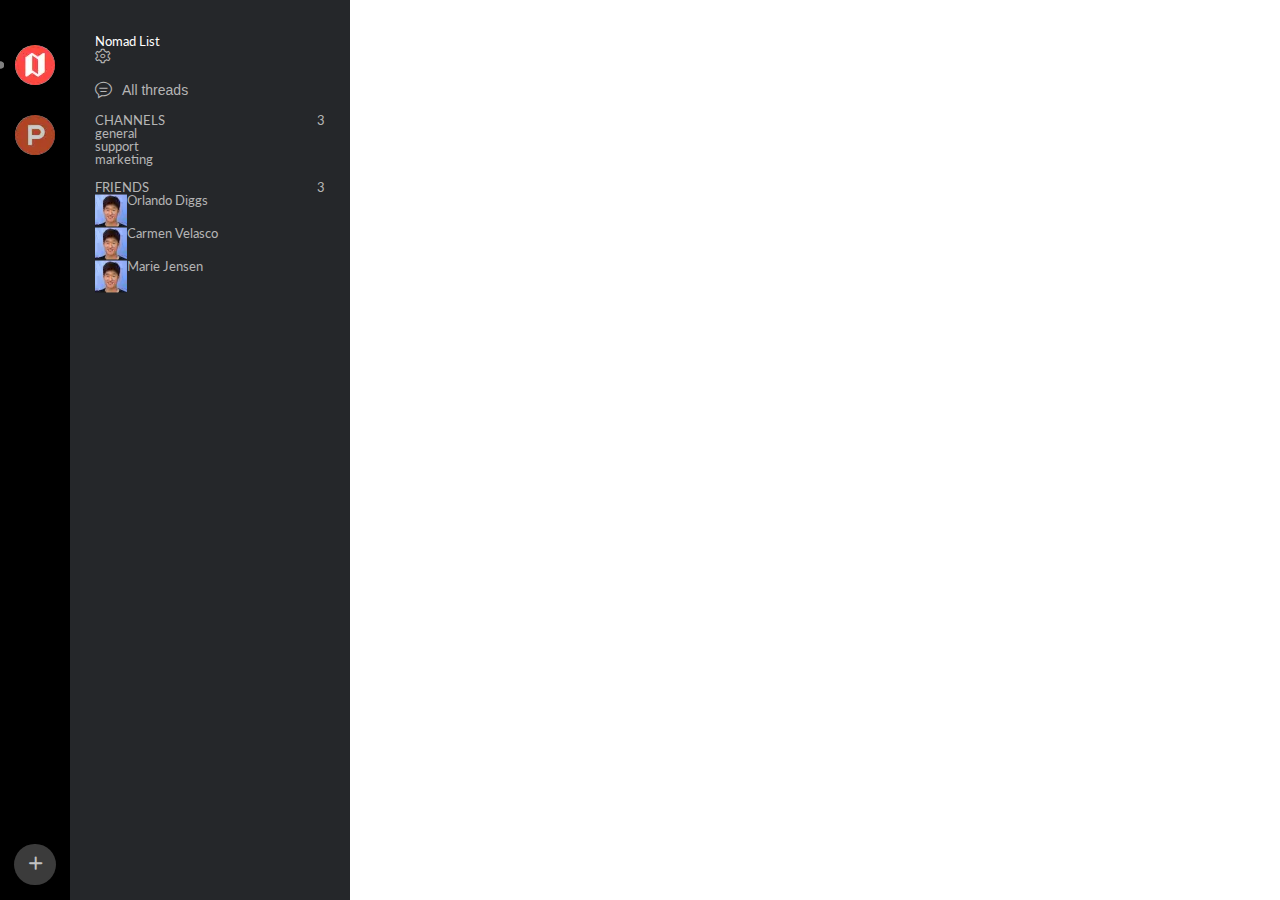
==== ChatDesktop/index.html @ 8fa37f37 "The basics are ready." ====
<!DOCTYPE html><html lang="en"><head>    <meta charset="UTF-8">    <meta http-equiv="X-UA-Compatible" content="IE=edge">    <meta name="viewport" content="width=device-width, initial-scale=1.0">    <!-- maximum-scale=1.0, user-scalable=0 does not allow content to be scaled on Android. -->    <!-- Disables forced link for phone number on iOS -->    <meta name="format-detection" content="telephone=no">    <meta name="description" content="Chat Desktop">    <link type="image/x-icon" rel="shortcut icon" href="images/favicon.ico">    <!-- <link rel="preload" href="fonts/Poppins-Light.woff" as="font" crossorigin> -->        <!-- SEO    <meta name="keywords" content="keyword1,">    <meta name="robots" content="none,noindex,nofollow,noimageindex,noarchive,nosnippet">    <meta name="Author" content="Author">    <meta name="Copyright" content="Copyright">    <meta name="Address" content="Address">     <! - Redirect (reload) the page. Delay in seconds; url=Site / page address ->        <meta http-equiv="refresh" content="S; url = URL">    Facebook    <! - site localization, for the Russian-language site ru_RU ->    <meta property="og:locale" content="ru_RU">    <! - content type, default is article ->    <meta property="og:type" content="article">    <! - the title of the page that will be displayed in the post of the social network ->    <meta property="og:title" content="META tags">    <! - page description ->    <meta property="og:description" content="Description of the page about META tags">    <! - link to the image that will be published in the post ->    <meta property="og:image" content="path">    <! - link to the current page ->    <meta property="og: url" content="path">    <! - site name ->    <meta property="og:site_name" content="Freelancer for life">    Twitter    <! - Map type, default is summary ->    <meta name="twitter: card" content="summary">    <! - Author name / login ->    <meta name="twitter: site" content="Ivan">    <! - Page title ->    <meta name="twitter: title" content="META tags">    <! - Page description ->    <meta name="twitter: description" content="about META tags">    <! - Link to image ->    <meta name="twitter: image" content="path">    -->        <link rel="stylesheet" href="css/style.min.css">        <title>Chat Desktop</title></head><body>    <main class="main">        <div class="main__body">            <section class='navigation'>                <div class='navigation__body'>                    <div class="chats">                        <div class="chats__body">                            <div class='chats__chat-ref active'>                                <picture><source srcset="img/chat1.webp" type="image/webp"><img src="img/chat1.jpg" alt='chat1'></picture>                            </div>                            <div class='chats__chat-ref'>                                <picture><source srcset="img/chat2.webp" type="image/webp"><img src="img/chat2.jpg" alt='chat2'></picture>                            </div>                        </div>                        <button class="chats__add-chat _icon-createChat" aria-label='addChat' type='button'>                        </button>                    </div>                    <div class="general-nav">                        <div class="general-nav__body">                            <div class="general-nav__block">                                <ul class="chat-users">                                    <span class="chat-users__info">Nomad List</span>                                    <li class="chat-user">user1</li>                                    <li class="chat-user">user2</li>                                    <li class="chat-user">user3</li>                                </ul>                                <button class="general-nav__settings _icon-settings" aria-label='general-settings'                                    type='menu'>                                </button>                            </div>                            <div class="general-nav__block">                                <button class="threads-menu _icon-threadsIcon" aria-label='All treads' type='menu'>All                                    threads</button>                            </div>                            <ul class="general-nav__block nav-list channels">                                <h2 class="general-nav__title nav-list__info">channels <span>3</span></h2>                                <li class="nav-list__elem channel">general</li>                                <li class="nav-list__elem channel">support</li>                                <li class="nav-list__elem channel">marketing</li>                            </ul>                            <ul class="general-nav__block nav-list friends">                                <h2 class="general-nav__title nav-list__info">friends <span>3</span></h2>                                <li class="nav-list__elem friend">                                    <picture><source srcset="img/user1.webp" type="image/webp"><img src="img/user1.jpg" alt="user"></picture><span>Orlando Diggs</span>                                </li>                                <li class="nav-list__elem friend">                                    <picture><source srcset="img/user1.webp" type="image/webp"><img src="img/user1.jpg" alt="user"></picture><span>Carmen Velasco</span>                                </li>                                <li class="nav-list__elem friend">                                    <picture><source srcset="img/user1.webp" type="image/webp"><img src="img/user1.jpg" alt="user"></picture><span>Marie Jensen</span>                                </li>                            </ul>                        </div>                    </div>                </div>            </section>            <div class="header"></div>            <section class='sidepanel'>                <div class="sidepanel__body">                </div>            </section>        </div>    </main>    <section id="modal_1" class='modal-window'>        <div class="modal-window__body">            <div class="modal-window__content">                <button type='button' class="modal-closer">close me</button>                <form class="searchbar">                    <input class="searchbar__input" type='text' placeholder='input' required>                    <button aria-label="search" class="searchbar__submit" type='submit'>                        <picture><source srcset="img/icons/loupe.svg" type="image/webp"><img src="img/icons/loupe.svg" alt="search"></picture>                    </button>                </form>            </div>        </div>    </section></body><script defer src="scripts/script.js"></script></html>
---- ChatDesktop/css/style.min.css ----
*{padding:0;margin:0;border:0}*,:after,:before{-webkit-box-sizing:border-box;box-sizing:border-box}::active,::focus{outline:0}a:active,a:focus{outline:0}aside,footer,header,nav{display:block}body,html{height:100%;width:100%;font-size:100%;line-height:1;font-size:14px;-ms-text-size-adjust:100%;-moz-text-size-adjust:100%;-webkit-text-size-adjust:100%}html{-webkit-tap-highlight-color:transparent}button:focus-visible,input:focus-visible,textarea:focus-visible{outline:0}input::-ms-clear{display:none}button{cursor:pointer;background:0 0}button::-moz-focus-inner{padding:0;border:0}a,a:visited{text-decoration:none}a:hover{text-decoration:none}ul li{list-style:none}img{vertical-align:top}h1,h2,h3,h4,h5,h6{font-size:inherit;font-weight:400}.fixed-header{position:fixed;top:0;left:0;width:100%;height:70px}.navmenu{height:50px}.navmenu__body{display:-webkit-box;display:-ms-flexbox;display:flex;height:100%}.navmenu__list{display:-webkit-box;display:-ms-flexbox;display:flex}.navmenu__list li{display:-webkit-box;display:-ms-flexbox;display:flex;-webkit-box-pack:center;-ms-flex-pack:center;justify-content:center;-webkit-box-align:center;-ms-flex-align:center;align-items:center;padding:0 10px 0 10px;cursor:pointer;-webkit-transition:all .2s ease 0s;-o-transition:all .2s ease 0s;transition:all .2s ease 0s}.navmenu__list li:hover{background:#dddada62}.navmenu__list li a{display:-webkit-box;display:-ms-flexbox;display:flex;-webkit-box-pack:center;-ms-flex-pack:center;justify-content:center;-webkit-box-align:center;-ms-flex-align:center;align-items:center;color:#fff;width:100%;height:100%}.navmenu .submenu-open-button{position:relative;display:-webkit-box;display:-ms-flexbox;display:flex}.navmenu .submenu-open-button::after{display:inline-block;content:"";width:4px;height:4px;border-top:1.5px solid #fff;border-right:1.5px solid #fff;-webkit-transform:translate(5px,0) rotate(135deg);-ms-transform:translate(5px,0) rotate(135deg);transform:translate(5px,0) rotate(135deg);-webkit-transition:all .3s ease 0s;-o-transition:all .3s ease 0s;transition:all .3s ease 0s}.navmenu .submenu-open-button.active::after{-webkit-transform:translate(5px,0) rotate(-45deg);-ms-transform:translate(5px,0) rotate(-45deg);transform:translate(5px,0) rotate(-45deg)}.navmenu__submenu{z-index:1;position:absolute;display:none;height:50px;background:#818181}.navmenu__submenu.show{position:absolute;top:100%;right:0;display:-webkit-box;display:-ms-flexbox;display:flex}.navmenu__submenu.navmenu__list li:hover{-webkit-filter:brightness(115%);filter:brightness(115%)}.fullscreen-navmenu{position:fixed;top:0;right:-100%;z-index:-1;width:100%;height:100%;color:#fff;display:-webkit-box;display:-ms-flexbox;display:flex;-webkit-box-orient:vertical;-webkit-box-direction:normal;-ms-flex-flow:column nowrap;flex-flow:column nowrap;background:#000000ad;-webkit-transition:all .5s ease;-o-transition:all .5s ease;transition:all .5s ease}.fullscreen-navmenu.active{right:0}.fullscreen-navmenu__body{display:-webkit-box;display:-ms-flexbox;display:flex;-webkit-box-orient:vertical;-webkit-box-direction:normal;-ms-flex-flow:column nowrap;flex-flow:column nowrap;-webkit-box-align:center;-ms-flex-align:center;align-items:center;overflow:auto}.fullscreen-navmenu__body:before{position:relative;top:0;left:0;content:url("");-webkit-box-flex:0;-ms-flex:0 0 70px;flex:0 0 70px}.fullscreen-navmenu ul{overflow:auto;width:100%}.fullscreen-navmenu ul li{text-align:center;padding:25px 0 25px 0;margin:0 auto;width:50%;cursor:pointer;border-bottom:1px solid #fff}.fullscreen-navmenu ul li:last-child{border:none}.fullscreen-navmenu ul li:hover{color:#beafaf}.fullscreen-navmenu ul li a{color:#fff}.searchbar{display:-webkit-box;display:-ms-flexbox;display:flex;background:#fff;height:30px}.searchbar *{height:100%}.searchbar__input{padding:0 0 0 10px}.searchbar__input:focus{background:#d8d5d5}.searchbar__submit{padding:0 10px 0 10px;-webkit-transition:all .3s ease;-o-transition:all .3s ease;transition:all .3s ease}.searchbar__submit:hover{background:#acabab}.searchbar__submit img{width:16px;height:16px}.header__burger{display:none;border-radius:0;background-color:transparent}.header__burger.active{border-color:#fff;-webkit-transform:rotateZ(450deg);-ms-transform:rotate(450deg);transform:rotateZ(450deg)}.header__burger.active span{background-color:#fff}.logo{z-index:10;height:50px}.logo img{min-width:100%;height:100%}@font-face{font-family:icons;font-display:swap;src:url(../fonts/icons.woff) format("woff"),url(../fonts/icons.woff2) format("woff2");font-weight:400;font-style:normal}@font-face{font-family:"Lato bold";font-display:swap;src:url(../fonts/Lato-Bold.woff) format("woff"),url(../fonts/Lato-Bold.woff2) format("woff2");font-weight:700;font-style:bold}@font-face{font-family:Lato;font-display:swap;src:url(../fonts/Lato-Regular.woff) format("woff"),url(../fonts/Lato-Regular.woff2) format("woff2");font-weight:400;font-style:normal}@font-face{font-family:icons;src:url(../fonts/icons.woff) format("woff"),url(../fonts/icons.woff2#icons) format("woff2");font-weight:400;font-style:normal;font-display:block}[class*=" _icon-"]:before,[class^="_icon-"]:before{font-family:icons!important;font-style:normal;font-weight:400;font-variant:normal;text-transform:none;line-height:1;-webkit-font-smoothing:antialiased;-moz-osx-font-smoothing:grayscale}[class*=" _icon-"]:before,[class^="_icon-"]:before{display:inline-block}._icon-threadsIcon:before{content:"\e900"}._icon-usersIcon:before{content:"\e901"}._icon-settings:before{content:"\e902"}._icon-search:before{content:"\e903"}._icon-micro:before{content:"\e904"}._icon-notifications:before{content:"\e905"}._icon-favorites:before{content:"\e906"}._icon-createChat:before{content:"\e907"}._icon-closeProfile:before{content:"\e908"}._icon-attachFile:before{content:"\e909"}body{height:100%;color:#000;font-family:Lato;font-size:13px}body.fixed{overflow:hidden}body button{color:#fff}.main{width:100%;background:#fff}.main__body{-webkit-box-flex:1;-ms-flex:1 0 100%;flex:1 0 100%;height:100vh;display:-webkit-box;display:-ms-flexbox;display:flex;background:#fff}.navigation{background:#000;min-width:350px;width:350px;color:#b5b5b5}.navigation button{color:#b5b5b5}.navigation__body{display:-webkit-box;display:-ms-flexbox;display:flex;height:100%}.chats{display:-webkit-box;display:-ms-flexbox;display:flex;-webkit-box-orient:vertical;-webkit-box-direction:normal;-ms-flex-flow:column wrap;flex-flow:column wrap;-webkit-box-align:center;-ms-flex-align:center;align-items:center;-webkit-box-pack:justify;-ms-flex-pack:justify;justify-content:space-between;padding:15px 0 15px 0}.chats__body{padding:15px 15px 5px 15px}.chats__chat-ref{padding:15px 0 15px 0}.chats__chat-ref img{border-radius:50%;-webkit-filter:brightness(80%);filter:brightness(80%)}.chats__chat-ref.active{position:relative}.chats__chat-ref.active ::before{position:absolute;top:50%;-webkit-transform:translate(0,-50%);-ms-transform:translate(0,-50%);transform:translate(0,-50%);left:-18px;content:'';width:7px;height:7px;background:gray;border-radius:50%}.chats__chat-ref.active img{width:40px;height:40px;-webkit-filter:brightness(100%);filter:brightness(100%)}.chats__add-chat{width:41.5px;height:41.5px;background:#3b3b3b;border-radius:50%;position:relative}.chats__add-chat:before{position:absolute;top:50%;left:50%;-webkit-transform:translate(-50%,-50%);-ms-transform:translate(-50%,-50%);transform:translate(-50%,-50%);color:#c2c2c2}.general-nav{-webkit-box-flex:1;-ms-flex:1 0 auto;flex:1 0 auto;background:#25272a}.general-nav__body{padding:35px 25px 35px 25px}.general-nav__block{padding:0 0 15px 0}.general-nav__block:last-child{padding-bottom:0}.general-nav__title{text-transform:uppercase;display:-webkit-box;display:-ms-flexbox;display:flex;-webkit-box-pack:justify;-ms-flex-pack:justify;justify-content:space-between}.general-nav__settings::before{font-size:16px}.chat-users__info{color:#fff}.chat-users .chat-user{display:none}.threads-menu{display:-webkit-box;display:-ms-flexbox;display:flex;-webkit-box-pack:center;-ms-flex-pack:center;justify-content:center;-webkit-box-align:center;-ms-flex-align:center;align-items:center;font-size:14px}.threads-menu::before{padding:0 10px 0 0;font-size:18px}.nav-list__elem{text-transform:none}.profile{position:absolute;left:10%;top:0;width:50px;height:100%}.profile__body{display:-webkit-box;display:-ms-flexbox;display:flex;-webkit-box-pack:center;-ms-flex-pack:center;justify-content:center;-webkit-box-align:center;-ms-flex-align:center;align-items:center;width:50px;height:100%}.profile__list{-webkit-box-orient:vertical;-webkit-box-direction:normal;-ms-flex-flow:column nowrap;flex-flow:column nowrap}.modal-window{position:fixed;z-index:15;top:0;left:0;background:#00000046;width:100%;height:100%;overflow:hidden;opacity:0;pointer-events:none;-webkit-transition:all .5s ease;-o-transition:all .5s ease;transition:all .5s ease}.modal-window.active{overflow-y:scroll;opacity:1;pointer-events:all}.modal-window__body{display:-webkit-box;display:-ms-flexbox;display:flex;height:100%;-webkit-box-pack:center;-ms-flex-pack:center;justify-content:center;-webkit-box-align:center;-ms-flex-align:center;align-items:center}@media (min-width:600px){.fullscreen-navmenu{display:none}}@media (max-width:600px){.navmenu{display:none}.header__burger{z-index:5;display:-webkit-box;display:-ms-flexbox;display:flex;-webkit-box-pack:center;-ms-flex-pack:center;justify-content:center;-webkit-box-align:center;-ms-flex-align:center;align-items:center;width:40px;height:20px;border-top:.2em solid #000;border-bottom:.2em solid #000;cursor:pointer;-webkit-transition:all .5s;-o-transition:all .5s;transition:all .5s}.header__burger span{height:.18em;width:100%;background-color:#000;-webkit-transition:all .5s;-o-transition:all .5s;transition:all .5s}}@media (min-width:426px) and (max-width:768px){html{-ms-overflow-style:none;scrollbar-width:none}html ::-webkit-scrollbar{width:0}}
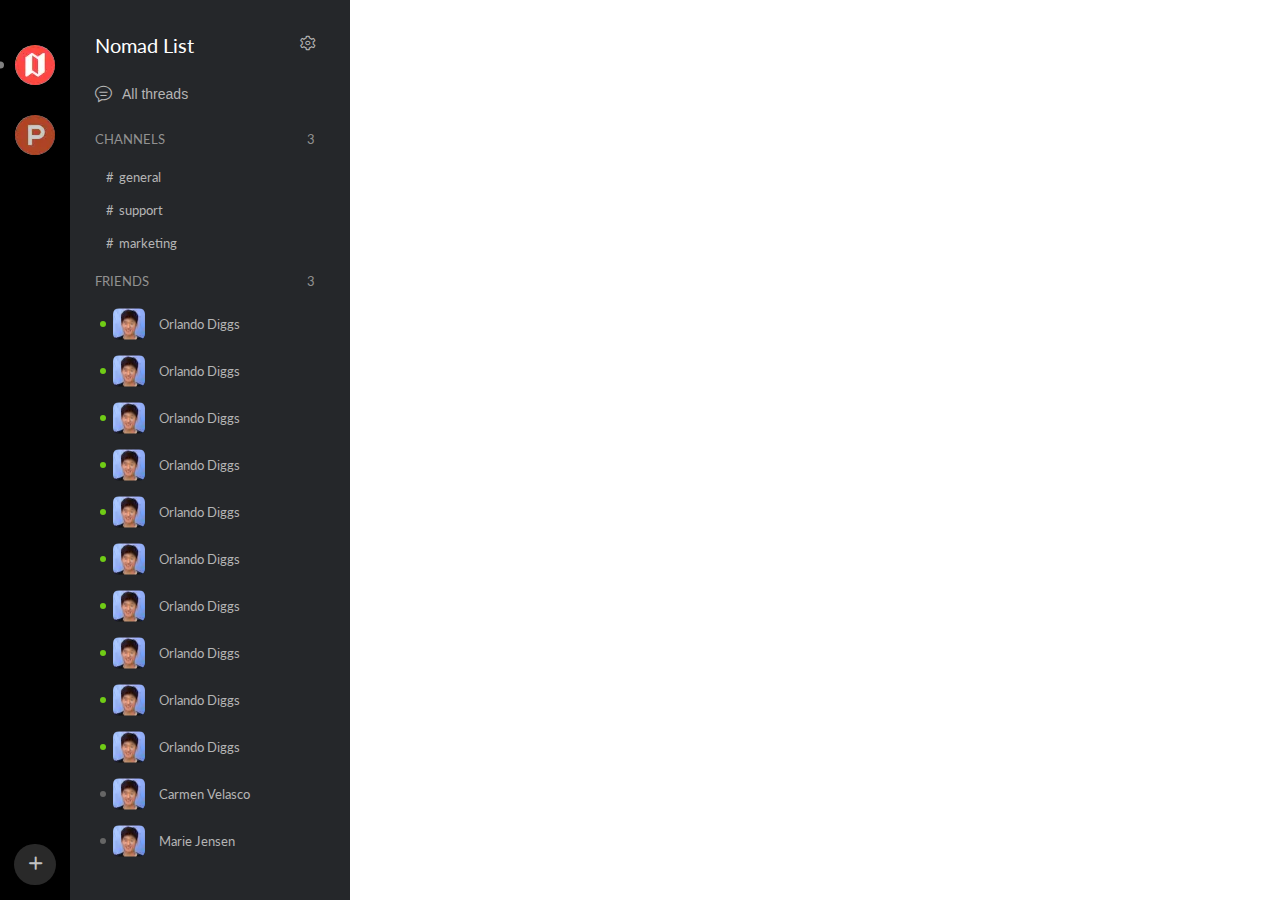
==== commit 66d39b10: "The navigation block has been improved." ====
--- a/ChatDesktop/index.html
+++ b/ChatDesktop/index.html
@@ -65,18 +65,22 @@
                     <div class="chats">                         <div class="chats__body">                             <div class='chats__chat-ref active'>-                                <picture><source srcset="img/chat1.webp" type="image/webp"><img src="img/chat1.jpg" alt='chat1'></picture>+                                <a href='#' target='_self'>+                                    <picture><source srcset="img/chat1.webp" type="image/webp"><img src="img/chat1.jpg" alt='chat1'></picture>+                                </a>                             </div>                             <div class='chats__chat-ref'>-                                <picture><source srcset="img/chat2.webp" type="image/webp"><img src="img/chat2.jpg" alt='chat2'></picture>+                                <a href='#' target='_self'>+                                    <picture><source srcset="img/chat2.webp" type="image/webp"><img src="img/chat2.jpg" alt='chat2'></picture>+                                </a>                             </div>                         </div>                         <button class="chats__add-chat _icon-createChat" aria-label='addChat' type='button'>                         </button>                     </div>-                    <div class="general-nav">+                    <div class="general-nav scrollable">                         <div class="general-nav__body">-                            <div class="general-nav__block">+                            <div class="general-nav__block general-nav__main-block">                                 <ul class="chat-users">                                     <span class="chat-users__info">Nomad List</span>                                     <li class="chat-user">user1</li>@@ -93,20 +97,101 @@
                             </div>                             <ul class="general-nav__block nav-list channels">                                 <h2 class="general-nav__title nav-list__info">channels <span>3</span></h2>-                                <li class="nav-list__elem channel">general</li>-                                <li class="nav-list__elem channel">support</li>-                                <li class="nav-list__elem channel">marketing</li>+                                <li class="nav-list__elem channel">+                                    <a href='#' target='_blank' rel='noopener noreferrer'>general</a>+                                </li>+                                <li class="nav-list__elem channel">+                                    <a href='#' target='_blank' rel='noopener noreferrer'>support</a>+                                </li>+                                <li class="nav-list__elem channel">+                                    <a href='#' target='_blank' rel='noopener noreferrer'>marketing</a>+                                </li>                             </ul>                             <ul class="general-nav__block nav-list friends">                                 <h2 class="general-nav__title nav-list__info">friends <span>3</span></h2>                                 <li class="nav-list__elem friend">-                                    <picture><source srcset="img/user1.webp" type="image/webp"><img src="img/user1.jpg" alt="user"></picture><span>Orlando Diggs</span>-                                </li>-                                <li class="nav-list__elem friend">-                                    <picture><source srcset="img/user1.webp" type="image/webp"><img src="img/user1.jpg" alt="user"></picture><span>Carmen Velasco</span>-                                </li>-                                <li class="nav-list__elem friend">-                                    <picture><source srcset="img/user1.webp" type="image/webp"><img src="img/user1.jpg" alt="user"></picture><span>Marie Jensen</span>+                                    <a href="#">+                                        <div class="status-ball active"></div>+                                        <picture><source srcset="img/user1.webp" type="image/webp"><img class="friend__image" src="img/user1.jpg" alt="user"></picture>+                                        <span>Orlando Diggs</span>+                                    </a>+                                </li>+                                <li class="nav-list__elem friend">+                                    <a href="#">+                                        <div class="status-ball active"></div>+                                        <picture><source srcset="img/user1.webp" type="image/webp"><img class="friend__image" src="img/user1.jpg" alt="user"></picture>+                                        <span>Orlando Diggs</span>+                                    </a>+                                </li>+                                <li class="nav-list__elem friend">+                                    <a href="#">+                                        <div class="status-ball active"></div>+                                        <picture><source srcset="img/user1.webp" type="image/webp"><img class="friend__image" src="img/user1.jpg" alt="user"></picture>+                                        <span>Orlando Diggs</span>+                                    </a>+                                </li>+                                <li class="nav-list__elem friend">+                                    <a href="#">+                                        <div class="status-ball active"></div>+                                        <picture><source srcset="img/user1.webp" type="image/webp"><img class="friend__image" src="img/user1.jpg" alt="user"></picture>+                                        <span>Orlando Diggs</span>+                                    </a>+                                </li>+                                <li class="nav-list__elem friend">+                                    <a href="#">+                                        <div class="status-ball active"></div>+                                        <picture><source srcset="img/user1.webp" type="image/webp"><img class="friend__image" src="img/user1.jpg" alt="user"></picture>+                                        <span>Orlando Diggs</span>+                                    </a>+                                </li>+                                <li class="nav-list__elem friend">+                                    <a href="#">+                                        <div class="status-ball active"></div>+                                        <picture><source srcset="img/user1.webp" type="image/webp"><img class="friend__image" src="img/user1.jpg" alt="user"></picture>+                                        <span>Orlando Diggs</span>+                                    </a>+                                </li>+                                <li class="nav-list__elem friend">+                                    <a href="#">+                                        <div class="status-ball active"></div>+                                        <picture><source srcset="img/user1.webp" type="image/webp"><img class="friend__image" src="img/user1.jpg" alt="user"></picture>+                                        <span>Orlando Diggs</span>+                                    </a>+                                </li>+                                <li class="nav-list__elem friend">+                                    <a href="#">+                                        <div class="status-ball active"></div>+                                        <picture><source srcset="img/user1.webp" type="image/webp"><img class="friend__image" src="img/user1.jpg" alt="user"></picture>+                                        <span>Orlando Diggs</span>+                                    </a>+                                </li>+                                <li class="nav-list__elem friend">+                                    <a href="#">+                                        <div class="status-ball active"></div>+                                        <picture><source srcset="img/user1.webp" type="image/webp"><img class="friend__image" src="img/user1.jpg" alt="user"></picture>+                                        <span>Orlando Diggs</span>+                                    </a>+                                </li>+                                <li class="nav-list__elem friend">+                                    <a href="#">+                                        <div class="status-ball active"></div>+                                        <picture><source srcset="img/user1.webp" type="image/webp"><img class="friend__image" src="img/user1.jpg" alt="user"></picture>+                                        <span>Orlando Diggs</span>+                                    </a>+                                </li>+                                <li class="nav-list__elem friend">+                                    <a href="#">+                                        <div class="status-ball"></div>+                                        <picture><source srcset="img/user1.webp" type="image/webp"><img class="friend__image" src="img/user1.jpg" alt="user"></picture>+                                        <span>Carmen Velasco</span>+                                    </a>+                                </li>+                                <li class="nav-list__elem friend">+                                    <a href="#">+                                        <div class="status-ball"></div>+                                        <picture><source srcset="img/user1.webp" type="image/webp"><img class="friend__image" src="img/user1.jpg" alt="user"></picture>+                                        <span>Marie Jensen</span>+                                    </a>                                 </li>                             </ul>                         </div>--- a/ChatDesktop/css/style.min.css
+++ b/ChatDesktop/css/style.min.css
@@ -1 +1 @@
-*{padding:0;margin:0;border:0}*,:after,:before{-webkit-box-sizing:border-box;box-sizing:border-box}::active,::focus{outline:0}a:active,a:focus{outline:0}aside,footer,header,nav{display:block}body,html{height:100%;width:100%;font-size:100%;line-height:1;font-size:14px;-ms-text-size-adjust:100%;-moz-text-size-adjust:100%;-webkit-text-size-adjust:100%}html{-webkit-tap-highlight-color:transparent}button:focus-visible,input:focus-visible,textarea:focus-visible{outline:0}input::-ms-clear{display:none}button{cursor:pointer;background:0 0}button::-moz-focus-inner{padding:0;border:0}a,a:visited{text-decoration:none}a:hover{text-decoration:none}ul li{list-style:none}img{vertical-align:top}h1,h2,h3,h4,h5,h6{font-size:inherit;font-weight:400}.fixed-header{position:fixed;top:0;left:0;width:100%;height:70px}.navmenu{height:50px}.navmenu__body{display:-webkit-box;display:-ms-flexbox;display:flex;height:100%}.navmenu__list{display:-webkit-box;display:-ms-flexbox;display:flex}.navmenu__list li{display:-webkit-box;display:-ms-flexbox;display:flex;-webkit-box-pack:center;-ms-flex-pack:center;justify-content:center;-webkit-box-align:center;-ms-flex-align:center;align-items:center;padding:0 10px 0 10px;cursor:pointer;-webkit-transition:all .2s ease 0s;-o-transition:all .2s ease 0s;transition:all .2s ease 0s}.navmenu__list li:hover{background:#dddada62}.navmenu__list li a{display:-webkit-box;display:-ms-flexbox;display:flex;-webkit-box-pack:center;-ms-flex-pack:center;justify-content:center;-webkit-box-align:center;-ms-flex-align:center;align-items:center;color:#fff;width:100%;height:100%}.navmenu .submenu-open-button{position:relative;display:-webkit-box;display:-ms-flexbox;display:flex}.navmenu .submenu-open-button::after{display:inline-block;content:"";width:4px;height:4px;border-top:1.5px solid #fff;border-right:1.5px solid #fff;-webkit-transform:translate(5px,0) rotate(135deg);-ms-transform:translate(5px,0) rotate(135deg);transform:translate(5px,0) rotate(135deg);-webkit-transition:all .3s ease 0s;-o-transition:all .3s ease 0s;transition:all .3s ease 0s}.navmenu .submenu-open-button.active::after{-webkit-transform:translate(5px,0) rotate(-45deg);-ms-transform:translate(5px,0) rotate(-45deg);transform:translate(5px,0) rotate(-45deg)}.navmenu__submenu{z-index:1;position:absolute;display:none;height:50px;background:#818181}.navmenu__submenu.show{position:absolute;top:100%;right:0;display:-webkit-box;display:-ms-flexbox;display:flex}.navmenu__submenu.navmenu__list li:hover{-webkit-filter:brightness(115%);filter:brightness(115%)}.fullscreen-navmenu{position:fixed;top:0;right:-100%;z-index:-1;width:100%;height:100%;color:#fff;display:-webkit-box;display:-ms-flexbox;display:flex;-webkit-box-orient:vertical;-webkit-box-direction:normal;-ms-flex-flow:column nowrap;flex-flow:column nowrap;background:#000000ad;-webkit-transition:all .5s ease;-o-transition:all .5s ease;transition:all .5s ease}.fullscreen-navmenu.active{right:0}.fullscreen-navmenu__body{display:-webkit-box;display:-ms-flexbox;display:flex;-webkit-box-orient:vertical;-webkit-box-direction:normal;-ms-flex-flow:column nowrap;flex-flow:column nowrap;-webkit-box-align:center;-ms-flex-align:center;align-items:center;overflow:auto}.fullscreen-navmenu__body:before{position:relative;top:0;left:0;content:url("");-webkit-box-flex:0;-ms-flex:0 0 70px;flex:0 0 70px}.fullscreen-navmenu ul{overflow:auto;width:100%}.fullscreen-navmenu ul li{text-align:center;padding:25px 0 25px 0;margin:0 auto;width:50%;cursor:pointer;border-bottom:1px solid #fff}.fullscreen-navmenu ul li:last-child{border:none}.fullscreen-navmenu ul li:hover{color:#beafaf}.fullscreen-navmenu ul li a{color:#fff}.searchbar{display:-webkit-box;display:-ms-flexbox;display:flex;background:#fff;height:30px}.searchbar *{height:100%}.searchbar__input{padding:0 0 0 10px}.searchbar__input:focus{background:#d8d5d5}.searchbar__submit{padding:0 10px 0 10px;-webkit-transition:all .3s ease;-o-transition:all .3s ease;transition:all .3s ease}.searchbar__submit:hover{background:#acabab}.searchbar__submit img{width:16px;height:16px}.header__burger{display:none;border-radius:0;background-color:transparent}.header__burger.active{border-color:#fff;-webkit-transform:rotateZ(450deg);-ms-transform:rotate(450deg);transform:rotateZ(450deg)}.header__burger.active span{background-color:#fff}.logo{z-index:10;height:50px}.logo img{min-width:100%;height:100%}@font-face{font-family:icons;font-display:swap;src:url(../fonts/icons.woff) format("woff"),url(../fonts/icons.woff2) format("woff2");font-weight:400;font-style:normal}@font-face{font-family:"Lato bold";font-display:swap;src:url(../fonts/Lato-Bold.woff) format("woff"),url(../fonts/Lato-Bold.woff2) format("woff2");font-weight:700;font-style:bold}@font-face{font-family:Lato;font-display:swap;src:url(../fonts/Lato-Regular.woff) format("woff"),url(../fonts/Lato-Regular.woff2) format("woff2");font-weight:400;font-style:normal}@font-face{font-family:icons;src:url(../fonts/icons.woff) format("woff"),url(../fonts/icons.woff2#icons) format("woff2");font-weight:400;font-style:normal;font-display:block}[class*=" _icon-"]:before,[class^="_icon-"]:before{font-family:icons!important;font-style:normal;font-weight:400;font-variant:normal;text-transform:none;line-height:1;-webkit-font-smoothing:antialiased;-moz-osx-font-smoothing:grayscale}[class*=" _icon-"]:before,[class^="_icon-"]:before{display:inline-block}._icon-threadsIcon:before{content:"\e900"}._icon-usersIcon:before{content:"\e901"}._icon-settings:before{content:"\e902"}._icon-search:before{content:"\e903"}._icon-micro:before{content:"\e904"}._icon-notifications:before{content:"\e905"}._icon-favorites:before{content:"\e906"}._icon-createChat:before{content:"\e907"}._icon-closeProfile:before{content:"\e908"}._icon-attachFile:before{content:"\e909"}body{height:100%;color:#000;font-family:Lato;font-size:13px}body.fixed{overflow:hidden}body button{color:#fff}.main{width:100%;background:#fff}.main__body{-webkit-box-flex:1;-ms-flex:1 0 100%;flex:1 0 100%;height:100vh;display:-webkit-box;display:-ms-flexbox;display:flex;background:#fff}.navigation{background:#000;min-width:350px;width:350px;color:#b5b5b5}.navigation button{color:#b5b5b5}.navigation__body{display:-webkit-box;display:-ms-flexbox;display:flex;height:100%}.chats{display:-webkit-box;display:-ms-flexbox;display:flex;-webkit-box-orient:vertical;-webkit-box-direction:normal;-ms-flex-flow:column wrap;flex-flow:column wrap;-webkit-box-align:center;-ms-flex-align:center;align-items:center;-webkit-box-pack:justify;-ms-flex-pack:justify;justify-content:space-between;padding:15px 0 15px 0}.chats__body{padding:15px 15px 5px 15px}.chats__chat-ref{padding:15px 0 15px 0}.chats__chat-ref img{border-radius:50%;-webkit-filter:brightness(80%);filter:brightness(80%)}.chats__chat-ref.active{position:relative}.chats__chat-ref.active ::before{position:absolute;top:50%;-webkit-transform:translate(0,-50%);-ms-transform:translate(0,-50%);transform:translate(0,-50%);left:-18px;content:'';width:7px;height:7px;background:gray;border-radius:50%}.chats__chat-ref.active img{width:40px;height:40px;-webkit-filter:brightness(100%);filter:brightness(100%)}.chats__add-chat{width:41.5px;height:41.5px;background:#3b3b3b;border-radius:50%;position:relative}.chats__add-chat:before{position:absolute;top:50%;left:50%;-webkit-transform:translate(-50%,-50%);-ms-transform:translate(-50%,-50%);transform:translate(-50%,-50%);color:#c2c2c2}.general-nav{-webkit-box-flex:1;-ms-flex:1 0 auto;flex:1 0 auto;background:#25272a}.general-nav__body{padding:35px 25px 35px 25px}.general-nav__block{padding:0 0 15px 0}.general-nav__block:last-child{padding-bottom:0}.general-nav__title{text-transform:uppercase;display:-webkit-box;display:-ms-flexbox;display:flex;-webkit-box-pack:justify;-ms-flex-pack:justify;justify-content:space-between}.general-nav__settings::before{font-size:16px}.chat-users__info{color:#fff}.chat-users .chat-user{display:none}.threads-menu{display:-webkit-box;display:-ms-flexbox;display:flex;-webkit-box-pack:center;-ms-flex-pack:center;justify-content:center;-webkit-box-align:center;-ms-flex-align:center;align-items:center;font-size:14px}.threads-menu::before{padding:0 10px 0 0;font-size:18px}.nav-list__elem{text-transform:none}.profile{position:absolute;left:10%;top:0;width:50px;height:100%}.profile__body{display:-webkit-box;display:-ms-flexbox;display:flex;-webkit-box-pack:center;-ms-flex-pack:center;justify-content:center;-webkit-box-align:center;-ms-flex-align:center;align-items:center;width:50px;height:100%}.profile__list{-webkit-box-orient:vertical;-webkit-box-direction:normal;-ms-flex-flow:column nowrap;flex-flow:column nowrap}.modal-window{position:fixed;z-index:15;top:0;left:0;background:#00000046;width:100%;height:100%;overflow:hidden;opacity:0;pointer-events:none;-webkit-transition:all .5s ease;-o-transition:all .5s ease;transition:all .5s ease}.modal-window.active{overflow-y:scroll;opacity:1;pointer-events:all}.modal-window__body{display:-webkit-box;display:-ms-flexbox;display:flex;height:100%;-webkit-box-pack:center;-ms-flex-pack:center;justify-content:center;-webkit-box-align:center;-ms-flex-align:center;align-items:center}@media (min-width:600px){.fullscreen-navmenu{display:none}}@media (max-width:600px){.navmenu{display:none}.header__burger{z-index:5;display:-webkit-box;display:-ms-flexbox;display:flex;-webkit-box-pack:center;-ms-flex-pack:center;justify-content:center;-webkit-box-align:center;-ms-flex-align:center;align-items:center;width:40px;height:20px;border-top:.2em solid #000;border-bottom:.2em solid #000;cursor:pointer;-webkit-transition:all .5s;-o-transition:all .5s;transition:all .5s}.header__burger span{height:.18em;width:100%;background-color:#000;-webkit-transition:all .5s;-o-transition:all .5s;transition:all .5s}}@media (min-width:426px) and (max-width:768px){html{-ms-overflow-style:none;scrollbar-width:none}html ::-webkit-scrollbar{width:0}}+*{padding:0;margin:0;border:0}*,:after,:before{-webkit-box-sizing:border-box;box-sizing:border-box}::active,::focus{outline:0}a:active,a:focus{outline:0}aside,footer,header,nav{display:block}body,html{height:100%;width:100%;font-size:100%;line-height:1;font-size:14px;-ms-text-size-adjust:100%;-moz-text-size-adjust:100%;-webkit-text-size-adjust:100%}html{-webkit-tap-highlight-color:transparent}button:focus-visible,input:focus-visible,textarea:focus-visible{outline:0}input::-ms-clear{display:none}button{cursor:pointer;background:0 0}button::-moz-focus-inner{padding:0;border:0}a,a:visited{text-decoration:none}a:hover{text-decoration:none}ul li{list-style:none}img{vertical-align:top}h1,h2,h3,h4,h5,h6{font-size:inherit;font-weight:400}.fixed-header{position:fixed;top:0;left:0;width:100%;height:70px}.navmenu{height:50px}.navmenu__body{display:-webkit-box;display:-ms-flexbox;display:flex;height:100%}.navmenu__list{display:-webkit-box;display:-ms-flexbox;display:flex}.navmenu__list li{display:-webkit-box;display:-ms-flexbox;display:flex;-webkit-box-pack:center;-ms-flex-pack:center;justify-content:center;-webkit-box-align:center;-ms-flex-align:center;align-items:center;padding:0 10px 0 10px;cursor:pointer;-webkit-transition:all .2s ease 0s;-o-transition:all .2s ease 0s;transition:all .2s ease 0s}.navmenu__list li:hover{background:#dddada62}.navmenu__list li a{display:-webkit-box;display:-ms-flexbox;display:flex;-webkit-box-pack:center;-ms-flex-pack:center;justify-content:center;-webkit-box-align:center;-ms-flex-align:center;align-items:center;color:#fff;width:100%;height:100%}.navmenu .submenu-open-button{position:relative;display:-webkit-box;display:-ms-flexbox;display:flex}.navmenu .submenu-open-button::after{display:inline-block;content:"";width:4px;height:4px;border-top:1.5px solid #fff;border-right:1.5px solid #fff;-webkit-transform:translate(5px,0) rotate(135deg);-ms-transform:translate(5px,0) rotate(135deg);transform:translate(5px,0) rotate(135deg);-webkit-transition:all .3s ease 0s;-o-transition:all .3s ease 0s;transition:all .3s ease 0s}.navmenu .submenu-open-button.active::after{-webkit-transform:translate(5px,0) rotate(-45deg);-ms-transform:translate(5px,0) rotate(-45deg);transform:translate(5px,0) rotate(-45deg)}.navmenu__submenu{z-index:1;position:absolute;display:none;height:50px;background:#818181}.navmenu__submenu.show{position:absolute;top:100%;right:0;display:-webkit-box;display:-ms-flexbox;display:flex}.navmenu__submenu.navmenu__list li:hover{-webkit-filter:brightness(115%);filter:brightness(115%)}.fullscreen-navmenu{position:fixed;top:0;right:-100%;z-index:-1;width:100%;height:100%;color:#fff;display:-webkit-box;display:-ms-flexbox;display:flex;-webkit-box-orient:vertical;-webkit-box-direction:normal;-ms-flex-flow:column nowrap;flex-flow:column nowrap;background:#000000ad;-webkit-transition:all .5s ease;-o-transition:all .5s ease;transition:all .5s ease}.fullscreen-navmenu.active{right:0}.fullscreen-navmenu__body{display:-webkit-box;display:-ms-flexbox;display:flex;-webkit-box-orient:vertical;-webkit-box-direction:normal;-ms-flex-flow:column nowrap;flex-flow:column nowrap;-webkit-box-align:center;-ms-flex-align:center;align-items:center;overflow:auto}.fullscreen-navmenu__body:before{position:relative;top:0;left:0;content:url("");-webkit-box-flex:0;-ms-flex:0 0 70px;flex:0 0 70px}.fullscreen-navmenu ul{overflow:auto;width:100%}.fullscreen-navmenu ul li{text-align:center;padding:25px 0 25px 0;margin:0 auto;width:50%;cursor:pointer;border-bottom:1px solid #fff}.fullscreen-navmenu ul li:last-child{border:none}.fullscreen-navmenu ul li:hover{color:#beafaf}.fullscreen-navmenu ul li a{color:#fff}.searchbar{display:-webkit-box;display:-ms-flexbox;display:flex;background:#fff;height:30px}.searchbar *{height:100%}.searchbar__input{padding:0 0 0 10px}.searchbar__input:focus{background:#d8d5d5}.searchbar__submit{padding:0 10px 0 10px;-webkit-transition:all .3s ease;-o-transition:all .3s ease;transition:all .3s ease}.searchbar__submit:hover{background:#acabab}.searchbar__submit img{width:16px;height:16px}.header__burger{display:none;border-radius:0;background-color:transparent}.header__burger.active{border-color:#fff;-webkit-transform:rotateZ(450deg);-ms-transform:rotate(450deg);transform:rotateZ(450deg)}.header__burger.active span{background-color:#fff}.logo{z-index:10;height:50px}.logo img{min-width:100%;height:100%}@font-face{font-family:icons;font-display:swap;src:url(../fonts/icons.woff) format("woff"),url(../fonts/icons.woff2) format("woff2");font-weight:400;font-style:normal}@font-face{font-family:"Lato bold";font-display:swap;src:url(../fonts/Lato-Bold.woff) format("woff"),url(../fonts/Lato-Bold.woff2) format("woff2");font-weight:700;font-style:bold}@font-face{font-family:Lato;font-display:swap;src:url(../fonts/Lato-Regular.woff) format("woff"),url(../fonts/Lato-Regular.woff2) format("woff2");font-weight:400;font-style:normal}@font-face{font-family:icons;src:url(../fonts/icons.woff) format("woff"),url(../fonts/icons.woff2#icons) format("woff2");font-weight:400;font-style:normal;font-display:block}[class*=" _icon-"]:before,[class^="_icon-"]:before{font-family:icons!important;font-style:normal;font-weight:400;font-variant:normal;text-transform:none;line-height:1;-webkit-font-smoothing:antialiased;-moz-osx-font-smoothing:grayscale}[class*=" _icon-"]:before,[class^="_icon-"]:before{display:inline-block}._icon-threadsIcon:before{content:"\e900"}._icon-usersIcon:before{content:"\e901"}._icon-settings:before{content:"\e902"}._icon-search:before{content:"\e903"}._icon-micro:before{content:"\e904"}._icon-notifications:before{content:"\e905"}._icon-favorites:before{content:"\e906"}._icon-createChat:before{content:"\e907"}._icon-closeProfile:before{content:"\e908"}._icon-attachFile:before{content:"\e909"}body{height:100%;color:#000;font-family:Lato;font-size:13px}body.fixed{overflow:hidden}body button{color:#fff}.main{width:100%;background:#fff}.main__body{-webkit-box-flex:1;-ms-flex:1 0 100%;flex:1 0 100%;height:100vh;display:-webkit-box;display:-ms-flexbox;display:flex;background:#fff}.navigation{background:#25272a;min-width:350px;width:350px;max-width:350px;color:#b5b5b5}.navigation button{color:#b5b5b5}.navigation a{color:#b5b5b5}.navigation__body{display:grid;grid-template:'el' 1fr/1fr 4fr;height:100%}.chats{display:-webkit-box;display:-ms-flexbox;display:flex;-webkit-box-orient:vertical;-webkit-box-direction:normal;-ms-flex-flow:column wrap;flex-flow:column wrap;-webkit-box-align:center;-ms-flex-align:center;align-items:center;-webkit-box-pack:justify;-ms-flex-pack:justify;justify-content:space-between;padding:15px 0 15px 0;background:#000}.chats__body{padding:15px 15px 5px 15px}.chats__chat-ref{padding:15px 0 15px 0;cursor:pointer}.chats__chat-ref:hover img{-webkit-box-shadow:0 0 20px #9b9b9b94;box-shadow:0 0 20px #9b9b9b94}.chats__chat-ref img{width:40px;height:40px;-webkit-filter:brightness(80%);filter:brightness(80%);border-radius:50%}.chats__chat-ref.active{position:relative}.chats__chat-ref.active::before{position:absolute;top:50%;-webkit-transform:translate(0,-50%);-ms-transform:translate(0,-50%);transform:translate(0,-50%);left:-18px;content:'';width:7px;height:7px;background:gray;border-radius:50%}.chats__chat-ref.active img{-webkit-filter:brightness(100%);filter:brightness(100%)}.chats__add-chat{width:41.5px;height:41.5px;background:#292929;border-radius:50%;position:relative;-webkit-transition:all .2s ease;-o-transition:all .2s ease;transition:all .2s ease}.chats__add-chat:hover{background:#bb2323}.chats__add-chat:hover::before{color:#fff}.chats__add-chat:before{position:absolute;top:50%;left:50%;-webkit-transform:translate(-50%,-50%);-ms-transform:translate(-50%,-50%);transform:translate(-50%,-50%);color:#c2c2c2}.general-nav{-webkit-box-flex:1;-ms-flex:1 0 auto;flex:1 0 auto;background:#25272a;margin:0 10px 0 0}.general-nav__body{padding:35px 25px 10px 25px}.general-nav__block{padding:0 0 15px 0}.general-nav__block:last-child{padding-bottom:0}.general-nav__main-block{display:-webkit-box;display:-ms-flexbox;display:flex;-webkit-box-pack:justify;-ms-flex-pack:justify;justify-content:space-between;-webkit-box-align:start;-ms-flex-align:start;align-items:flex-start}.general-nav__title{text-transform:uppercase;display:-webkit-box;display:-ms-flexbox;display:flex;-webkit-box-pack:justify;-ms-flex-pack:justify;justify-content:space-between;margin:0 0 15px 0;color:#919191}.general-nav__settings::before{font-size:16px}.chat-users{display:inline-block}.chat-users__info{font-size:20px;color:#fff}.chat-users .chat-user{display:none}.threads-menu{display:-webkit-box;display:-ms-flexbox;display:flex;-webkit-box-pack:center;-ms-flex-pack:center;justify-content:center;-webkit-box-align:center;-ms-flex-align:center;align-items:center;font-size:14px;margin:15px 0 15px 0}.threads-menu:hover::before{color:#fff}.threads-menu::before{-webkit-transition:all .1s ease;-o-transition:all .1s ease;transition:all .1s ease;padding:0 10px 0 0;font-size:18px}.nav-list__elem a{display:block;padding:10px 0 10px 5%;-webkit-transition:all .1s ease;-o-transition:all .1s ease;transition:all .1s ease}.nav-list__elem a:hover{color:#fff;background:#3f3f3f;border-radius:5px}.channels .channel a:before{content:'#';padding:0 5px 0 0}.friends .friend{margin:0 0 5px 0}.friends .friend:last-child{margin-bottom:0}.friends .friend a{display:-webkit-box;display:-ms-flexbox;display:flex;-webkit-box-align:center;-ms-flex-align:center;align-items:center;padding:5px;width:100%}.friends .friend span{padding:0 0 0 7px}.friends .friend__image{width:32px;height:32px;margin:0 7px 0 7px;border-radius:6px}.profile{position:absolute;left:10%;top:0;width:50px;height:100%}.profile__body{display:-webkit-box;display:-ms-flexbox;display:flex;-webkit-box-pack:center;-ms-flex-pack:center;justify-content:center;-webkit-box-align:center;-ms-flex-align:center;align-items:center;width:50px;height:100%}.profile__list{-webkit-box-orient:vertical;-webkit-box-direction:normal;-ms-flex-flow:column nowrap;flex-flow:column nowrap}.status-ball{display:inline-block;width:6px;height:6px;background:#666;border-radius:50%}.status-ball.active{background:#70cc16}.scrollable{overflow-y:scroll;scrollbar-width:thin;scrollbar-color:#ffffff3f transparent}.scrollable::-webkit-scrollbar{height:auto;width:7px}.scrollable::-webkit-scrollbar-track{background:0 0}.scrollable::-webkit-scrollbar-thumb{background-color:transparent;border-radius:3px;border:6px solid #ffffff3f}.modal-window{position:fixed;z-index:15;top:0;left:0;background:#00000046;width:100%;height:100%;overflow:hidden;opacity:0;pointer-events:none;-webkit-transition:all .5s ease;-o-transition:all .5s ease;transition:all .5s ease}.modal-window.active{overflow-y:scroll;opacity:1;pointer-events:all}.modal-window__body{display:-webkit-box;display:-ms-flexbox;display:flex;height:100%;-webkit-box-pack:center;-ms-flex-pack:center;justify-content:center;-webkit-box-align:center;-ms-flex-align:center;align-items:center}@media (min-width:600px){.fullscreen-navmenu{display:none}}@media (max-width:600px){.navmenu{display:none}.header__burger{z-index:5;display:-webkit-box;display:-ms-flexbox;display:flex;-webkit-box-pack:center;-ms-flex-pack:center;justify-content:center;-webkit-box-align:center;-ms-flex-align:center;align-items:center;width:40px;height:20px;border-top:.2em solid #000;border-bottom:.2em solid #000;cursor:pointer;-webkit-transition:all .5s;-o-transition:all .5s;transition:all .5s}.header__burger span{height:.18em;width:100%;background-color:#000;-webkit-transition:all .5s;-o-transition:all .5s;transition:all .5s}}@media (min-width:426px) and (max-width:768px){html{-ms-overflow-style:none;scrollbar-width:none}html ::-webkit-scrollbar{width:0}}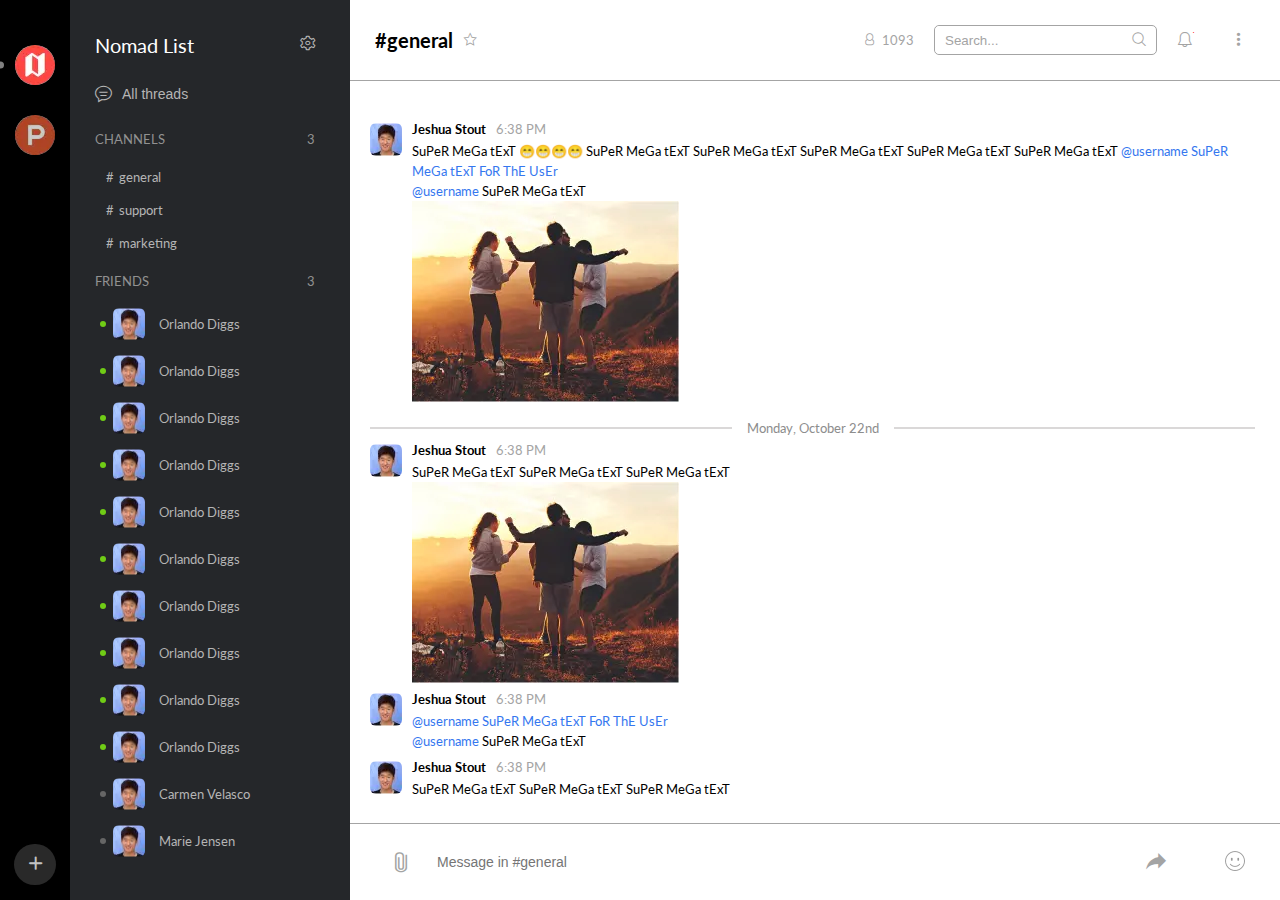
==== commit 13ce1cf8: "Создан блок мессенджера." ====
--- a/ChatDesktop/index.html
+++ b/ChatDesktop/index.html
@@ -198,7 +198,198 @@
                     </div>                 </div>             </section>-            <div class="header"></div>+            <section class="messenger">+    <div class="messenger__body">+        <div class="messenger__header messenger__block">+            <div class="messenger__header-block">+                <h1>general</h1>+                <button class="_icon-favorites chat-button favorites" aria-label='favorite' type='button'></button>+            </div>+            <div class="messenger__header-block">+                <span class="people-counter _icon-usersIcon">+                    1093+                </span>+                <form class="searchbar">+                    <input class="searchbar__input" type='text' placeholder='Search...' required>+                    <button class="searchbar__submit _icon-search" type='submit'></button>+                </form>+                <div class="chat-button _icon-notifications action-menu action-menu__reverse notifications active">+                    <div class="action-menu__body notifications__body">+                        <span class="action-menu__element notifications__element">notification</span>+                        <span class="action-menu__element notifications__element">notification</span>+                        <span class="action-menu__element notifications__element">notification</span>+                    </div>+                </div>+                <div class="chat-button _icon-chat-settings action-menu action-menu__reverse chat-settings">+                    <div class="action-menu__body notifications__body">+                        <span class="action-menu__element chat-settings__element">settings</span>+                        <span class="action-menu__element chat-settings__element">settings</span>+                        <span class="action-menu__element chat-settings__element">settings</span>+                    </div>+                </div>+            </div>+        </div>+        <div class="messenger__main">+            <section class="chat scrollable">+                <div class="chat__body">+                    <article class="message">+                        <div class="message__author-image">+                            <picture><source srcset="img/user1.webp" type="image/webp"><img src="img/user1.jpg" alt="user1"></picture>+                        </div>+                        <div class="message__body">+                            <div class="message__header">+                                <span class="message__author-name">Jeshua Stout</span>+                                <span class="message__date">6:38</span><span class="message__day-time">pm</span>+                            </div>+                            <div class="message__main">+                                <p class="message__text">+                                    SuPeR MeGa tExT &#x1F601;&#x1F601;&#x1F601;&#x1F601;+                                    SuPeR MeGa tExT+                                    SuPeR MeGa tExT+                                    SuPeR MeGa tExT+                                    SuPeR MeGa tExT+                                    SuPeR MeGa tExT+                                    <span class="message__text-for-the-user">@username SuPeR MeGa tExT FoR ThE+                                        UsEr</span>+                                    <br>+                                    <span class="message__text-for-the-user">@username</span>+                                    SuPeR MeGa tExT+                                </p>+                            </div>+                            <div class="message__footer">+                                <picture><source srcset="img/chat-photo.webp" type="image/webp"><img src="img/chat-photo.jpg" alt="photo1"></picture>+                            </div>+                        </div>+                    </article>+                    <div class="time-separator">+                        <span></span>+                        <p>Monday, October 22nd</p>+                    </div>+                    <article class="message">+                        <div class="message__author-image">+                            <picture><source srcset="img/user1.webp" type="image/webp"><img src="img/user1.jpg" alt="user1"></picture>+                        </div>+                        <div class="message__body">+                            <div class="message__header">+                                <span class="message__author-name">Jeshua Stout</span>+                                <span class="message__date">6:38</span><span class="message__day-time">pm</span>+                            </div>+                            <div class="message__main">+                                <p class="message__text">+                                    SuPeR MeGa tExT+                                    SuPeR MeGa tExT+                                    SuPeR MeGa tExT+                                    <!-- SuPeR MeGa tExT+                                                        SuPeR MeGa tExT+                                                        SuPeR MeGa tExT+                                                        <span class="message__text-for-the-user">@username SuPeR MeGa tExT FoR ThE+                                                            UsEr</span>+                                                        <br>+                                                        <span class="message__text-for-the-user">@username</span>+                                                        SuPeR MeGa tExT -->+                                </p>+                            </div>+                            <div class="message__footer">+                                <picture><source srcset="img/chat-photo.webp" type="image/webp"><img src="img/chat-photo.jpg" alt="photo1"></picture>+                            </div>+                        </div>+                    </article>+                    <article class="message">+                        <div class="message__author-image">+                            <picture><source srcset="img/user1.webp" type="image/webp"><img src="img/user1.jpg" alt="user1"></picture>+                        </div>+                        <div class="message__body">+                            <div class="message__header">+                                <span class="message__author-name">Jeshua Stout</span>+                                <span class="message__date">6:38</span><span class="message__day-time">pm</span>+                            </div>+                            <div class="message__main">+                                <p class="message__text">+                                    <span class="message__text-for-the-user">@username SuPeR MeGa tExT FoR ThE+                                        UsEr</span>+                                    <br>+                                    <span class="message__text-for-the-user">@username</span>+                                    SuPeR MeGa tExT+                                </p>+                            </div>+                            <div class="message__footer">+                            </div>+                        </div>+                    </article>+                    <article class="message">+                        <div class="message__author-image">+                            <picture><source srcset="img/user1.webp" type="image/webp"><img src="img/user1.jpg" alt="user1"></picture>+                        </div>+                        <div class="message__body">+                            <div class="message__header">+                                <span class="message__author-name">Jeshua Stout</span>+                                <span class="message__date">6:38</span><span class="message__day-time">pm</span>+                            </div>+                            <div class="message__main">+                                <p class="message__text">+                                    SuPeR MeGa tExT+                                    SuPeR MeGa tExT+                                    SuPeR MeGa tExT+                                    <!-- SuPeR MeGa tExT+                                                                            SuPeR MeGa tExT+                                                                            SuPeR MeGa tExT+                                                                            <span class="message__text-for-the-user">@username SuPeR MeGa tExT FoR ThE+                                                                                UsEr</span>+                                                                            <br>+                                                                            <span class="message__text-for-the-user">@username</span>+                                                                            SuPeR MeGa tExT -->+                                </p>+                            </div>+                            <div class="message__footer">+                            </div>+                        </div>+                    </article>+                </div>+            </section>+        </div>+        <div class="messenger__footer messenger__block">+            <form class="action-block" action='#'>+                <div class="chat-button action-block__list action-block__files  _icon-attachFile action-menu">+                    <div class="action-menu__body">+                        <div class="action-menu__element">+                            <label for="input-image" class="action-block__lable">Image</label>+                            <input class="action-block__labled-input" id="input-image" type="file" accept="image/*">+                        </div>+                        <div class="action-menu__element">+                            <label for="input-doc" class="action-block__lable">Document</label>+                            <input class="action-block__labled-input" id="input-doc" type="file" accept=".doc">+                        </div>+                    </div>+                </div>++                <input class="action-block__message" id="input-message" type='text' placeholder='Message in #general'+                    required>++                <button class="_icon-submit action-block__submit" aria-label='submit' type='submit'>submit</button>++                <div class="chat-button action-block__emoji action-menu action-grid">+                    <div class="action-menu__body action-grid__body">+                        <div class="action-grid__wrapper">+                            <span class="action-menu__element action-grid__element">+                                &#x1F600;+                            </span>+                            <span class="action-menu__element action-grid__element">+                                &#x1F601;+                            </span>+                            <span class="action-menu__element action-grid__element">+                                &#x1F606;+                            </span>+                            <span class="action-menu__element action-grid__element">+                                &#x1F609;+                            </span>+                        </div>+                    </div>+                </div>+            </form>+        </div>+    </div>+</section>+                         <section class='sidepanel'>                 <div class="sidepanel__body">                 </div>--- a/ChatDesktop/css/style.min.css
+++ b/ChatDesktop/css/style.min.css
@@ -1 +1 @@
-*{padding:0;margin:0;border:0}*,:after,:before{-webkit-box-sizing:border-box;box-sizing:border-box}::active,::focus{outline:0}a:active,a:focus{outline:0}aside,footer,header,nav{display:block}body,html{height:100%;width:100%;font-size:100%;line-height:1;font-size:14px;-ms-text-size-adjust:100%;-moz-text-size-adjust:100%;-webkit-text-size-adjust:100%}html{-webkit-tap-highlight-color:transparent}button:focus-visible,input:focus-visible,textarea:focus-visible{outline:0}input::-ms-clear{display:none}button{cursor:pointer;background:0 0}button::-moz-focus-inner{padding:0;border:0}a,a:visited{text-decoration:none}a:hover{text-decoration:none}ul li{list-style:none}img{vertical-align:top}h1,h2,h3,h4,h5,h6{font-size:inherit;font-weight:400}.fixed-header{position:fixed;top:0;left:0;width:100%;height:70px}.navmenu{height:50px}.navmenu__body{display:-webkit-box;display:-ms-flexbox;display:flex;height:100%}.navmenu__list{display:-webkit-box;display:-ms-flexbox;display:flex}.navmenu__list li{display:-webkit-box;display:-ms-flexbox;display:flex;-webkit-box-pack:center;-ms-flex-pack:center;justify-content:center;-webkit-box-align:center;-ms-flex-align:center;align-items:center;padding:0 10px 0 10px;cursor:pointer;-webkit-transition:all .2s ease 0s;-o-transition:all .2s ease 0s;transition:all .2s ease 0s}.navmenu__list li:hover{background:#dddada62}.navmenu__list li a{display:-webkit-box;display:-ms-flexbox;display:flex;-webkit-box-pack:center;-ms-flex-pack:center;justify-content:center;-webkit-box-align:center;-ms-flex-align:center;align-items:center;color:#fff;width:100%;height:100%}.navmenu .submenu-open-button{position:relative;display:-webkit-box;display:-ms-flexbox;display:flex}.navmenu .submenu-open-button::after{display:inline-block;content:"";width:4px;height:4px;border-top:1.5px solid #fff;border-right:1.5px solid #fff;-webkit-transform:translate(5px,0) rotate(135deg);-ms-transform:translate(5px,0) rotate(135deg);transform:translate(5px,0) rotate(135deg);-webkit-transition:all .3s ease 0s;-o-transition:all .3s ease 0s;transition:all .3s ease 0s}.navmenu .submenu-open-button.active::after{-webkit-transform:translate(5px,0) rotate(-45deg);-ms-transform:translate(5px,0) rotate(-45deg);transform:translate(5px,0) rotate(-45deg)}.navmenu__submenu{z-index:1;position:absolute;display:none;height:50px;background:#818181}.navmenu__submenu.show{position:absolute;top:100%;right:0;display:-webkit-box;display:-ms-flexbox;display:flex}.navmenu__submenu.navmenu__list li:hover{-webkit-filter:brightness(115%);filter:brightness(115%)}.fullscreen-navmenu{position:fixed;top:0;right:-100%;z-index:-1;width:100%;height:100%;color:#fff;display:-webkit-box;display:-ms-flexbox;display:flex;-webkit-box-orient:vertical;-webkit-box-direction:normal;-ms-flex-flow:column nowrap;flex-flow:column nowrap;background:#000000ad;-webkit-transition:all .5s ease;-o-transition:all .5s ease;transition:all .5s ease}.fullscreen-navmenu.active{right:0}.fullscreen-navmenu__body{display:-webkit-box;display:-ms-flexbox;display:flex;-webkit-box-orient:vertical;-webkit-box-direction:normal;-ms-flex-flow:column nowrap;flex-flow:column nowrap;-webkit-box-align:center;-ms-flex-align:center;align-items:center;overflow:auto}.fullscreen-navmenu__body:before{position:relative;top:0;left:0;content:url("");-webkit-box-flex:0;-ms-flex:0 0 70px;flex:0 0 70px}.fullscreen-navmenu ul{overflow:auto;width:100%}.fullscreen-navmenu ul li{text-align:center;padding:25px 0 25px 0;margin:0 auto;width:50%;cursor:pointer;border-bottom:1px solid #fff}.fullscreen-navmenu ul li:last-child{border:none}.fullscreen-navmenu ul li:hover{color:#beafaf}.fullscreen-navmenu ul li a{color:#fff}.searchbar{display:-webkit-box;display:-ms-flexbox;display:flex;background:#fff;height:30px}.searchbar *{height:100%}.searchbar__input{padding:0 0 0 10px}.searchbar__input:focus{background:#d8d5d5}.searchbar__submit{padding:0 10px 0 10px;-webkit-transition:all .3s ease;-o-transition:all .3s ease;transition:all .3s ease}.searchbar__submit:hover{background:#acabab}.searchbar__submit img{width:16px;height:16px}.header__burger{display:none;border-radius:0;background-color:transparent}.header__burger.active{border-color:#fff;-webkit-transform:rotateZ(450deg);-ms-transform:rotate(450deg);transform:rotateZ(450deg)}.header__burger.active span{background-color:#fff}.logo{z-index:10;height:50px}.logo img{min-width:100%;height:100%}@font-face{font-family:icons;font-display:swap;src:url(../fonts/icons.woff) format("woff"),url(../fonts/icons.woff2) format("woff2");font-weight:400;font-style:normal}@font-face{font-family:"Lato bold";font-display:swap;src:url(../fonts/Lato-Bold.woff) format("woff"),url(../fonts/Lato-Bold.woff2) format("woff2");font-weight:700;font-style:bold}@font-face{font-family:Lato;font-display:swap;src:url(../fonts/Lato-Regular.woff) format("woff"),url(../fonts/Lato-Regular.woff2) format("woff2");font-weight:400;font-style:normal}@font-face{font-family:icons;src:url(../fonts/icons.woff) format("woff"),url(../fonts/icons.woff2#icons) format("woff2");font-weight:400;font-style:normal;font-display:block}[class*=" _icon-"]:before,[class^="_icon-"]:before{font-family:icons!important;font-style:normal;font-weight:400;font-variant:normal;text-transform:none;line-height:1;-webkit-font-smoothing:antialiased;-moz-osx-font-smoothing:grayscale}[class*=" _icon-"]:before,[class^="_icon-"]:before{display:inline-block}._icon-threadsIcon:before{content:"\e900"}._icon-usersIcon:before{content:"\e901"}._icon-settings:before{content:"\e902"}._icon-search:before{content:"\e903"}._icon-micro:before{content:"\e904"}._icon-notifications:before{content:"\e905"}._icon-favorites:before{content:"\e906"}._icon-createChat:before{content:"\e907"}._icon-closeProfile:before{content:"\e908"}._icon-attachFile:before{content:"\e909"}body{height:100%;color:#000;font-family:Lato;font-size:13px}body.fixed{overflow:hidden}body button{color:#fff}.main{width:100%;background:#fff}.main__body{-webkit-box-flex:1;-ms-flex:1 0 100%;flex:1 0 100%;height:100vh;display:-webkit-box;display:-ms-flexbox;display:flex;background:#fff}.navigation{background:#25272a;min-width:350px;width:350px;max-width:350px;color:#b5b5b5}.navigation button{color:#b5b5b5}.navigation a{color:#b5b5b5}.navigation__body{display:grid;grid-template:'el' 1fr/1fr 4fr;height:100%}.chats{display:-webkit-box;display:-ms-flexbox;display:flex;-webkit-box-orient:vertical;-webkit-box-direction:normal;-ms-flex-flow:column wrap;flex-flow:column wrap;-webkit-box-align:center;-ms-flex-align:center;align-items:center;-webkit-box-pack:justify;-ms-flex-pack:justify;justify-content:space-between;padding:15px 0 15px 0;background:#000}.chats__body{padding:15px 15px 5px 15px}.chats__chat-ref{padding:15px 0 15px 0;cursor:pointer}.chats__chat-ref:hover img{-webkit-box-shadow:0 0 20px #9b9b9b94;box-shadow:0 0 20px #9b9b9b94}.chats__chat-ref img{width:40px;height:40px;-webkit-filter:brightness(80%);filter:brightness(80%);border-radius:50%}.chats__chat-ref.active{position:relative}.chats__chat-ref.active::before{position:absolute;top:50%;-webkit-transform:translate(0,-50%);-ms-transform:translate(0,-50%);transform:translate(0,-50%);left:-18px;content:'';width:7px;height:7px;background:gray;border-radius:50%}.chats__chat-ref.active img{-webkit-filter:brightness(100%);filter:brightness(100%)}.chats__add-chat{width:41.5px;height:41.5px;background:#292929;border-radius:50%;position:relative;-webkit-transition:all .2s ease;-o-transition:all .2s ease;transition:all .2s ease}.chats__add-chat:hover{background:#bb2323}.chats__add-chat:hover::before{color:#fff}.chats__add-chat:before{position:absolute;top:50%;left:50%;-webkit-transform:translate(-50%,-50%);-ms-transform:translate(-50%,-50%);transform:translate(-50%,-50%);color:#c2c2c2}.general-nav{-webkit-box-flex:1;-ms-flex:1 0 auto;flex:1 0 auto;background:#25272a;margin:0 10px 0 0}.general-nav__body{padding:35px 25px 10px 25px}.general-nav__block{padding:0 0 15px 0}.general-nav__block:last-child{padding-bottom:0}.general-nav__main-block{display:-webkit-box;display:-ms-flexbox;display:flex;-webkit-box-pack:justify;-ms-flex-pack:justify;justify-content:space-between;-webkit-box-align:start;-ms-flex-align:start;align-items:flex-start}.general-nav__title{text-transform:uppercase;display:-webkit-box;display:-ms-flexbox;display:flex;-webkit-box-pack:justify;-ms-flex-pack:justify;justify-content:space-between;margin:0 0 15px 0;color:#919191}.general-nav__settings::before{font-size:16px}.chat-users{display:inline-block}.chat-users__info{font-size:20px;color:#fff}.chat-users .chat-user{display:none}.threads-menu{display:-webkit-box;display:-ms-flexbox;display:flex;-webkit-box-pack:center;-ms-flex-pack:center;justify-content:center;-webkit-box-align:center;-ms-flex-align:center;align-items:center;font-size:14px;margin:15px 0 15px 0}.threads-menu:hover::before{color:#fff}.threads-menu::before{-webkit-transition:all .1s ease;-o-transition:all .1s ease;transition:all .1s ease;padding:0 10px 0 0;font-size:18px}.nav-list__elem a{display:block;padding:10px 0 10px 5%;-webkit-transition:all .1s ease;-o-transition:all .1s ease;transition:all .1s ease}.nav-list__elem a:hover{color:#fff;background:#3f3f3f;border-radius:5px}.channels .channel a:before{content:'#';padding:0 5px 0 0}.friends .friend{margin:0 0 5px 0}.friends .friend:last-child{margin-bottom:0}.friends .friend a{display:-webkit-box;display:-ms-flexbox;display:flex;-webkit-box-align:center;-ms-flex-align:center;align-items:center;padding:5px;width:100%}.friends .friend span{padding:0 0 0 7px}.friends .friend__image{width:32px;height:32px;margin:0 7px 0 7px;border-radius:6px}.profile{position:absolute;left:10%;top:0;width:50px;height:100%}.profile__body{display:-webkit-box;display:-ms-flexbox;display:flex;-webkit-box-pack:center;-ms-flex-pack:center;justify-content:center;-webkit-box-align:center;-ms-flex-align:center;align-items:center;width:50px;height:100%}.profile__list{-webkit-box-orient:vertical;-webkit-box-direction:normal;-ms-flex-flow:column nowrap;flex-flow:column nowrap}.status-ball{display:inline-block;width:6px;height:6px;background:#666;border-radius:50%}.status-ball.active{background:#70cc16}.scrollable{overflow-y:scroll;scrollbar-width:thin;scrollbar-color:#ffffff3f transparent}.scrollable::-webkit-scrollbar{height:auto;width:7px}.scrollable::-webkit-scrollbar-track{background:0 0}.scrollable::-webkit-scrollbar-thumb{background-color:transparent;border-radius:3px;border:6px solid #ffffff3f}.modal-window{position:fixed;z-index:15;top:0;left:0;background:#00000046;width:100%;height:100%;overflow:hidden;opacity:0;pointer-events:none;-webkit-transition:all .5s ease;-o-transition:all .5s ease;transition:all .5s ease}.modal-window.active{overflow-y:scroll;opacity:1;pointer-events:all}.modal-window__body{display:-webkit-box;display:-ms-flexbox;display:flex;height:100%;-webkit-box-pack:center;-ms-flex-pack:center;justify-content:center;-webkit-box-align:center;-ms-flex-align:center;align-items:center}@media (min-width:600px){.fullscreen-navmenu{display:none}}@media (max-width:600px){.navmenu{display:none}.header__burger{z-index:5;display:-webkit-box;display:-ms-flexbox;display:flex;-webkit-box-pack:center;-ms-flex-pack:center;justify-content:center;-webkit-box-align:center;-ms-flex-align:center;align-items:center;width:40px;height:20px;border-top:.2em solid #000;border-bottom:.2em solid #000;cursor:pointer;-webkit-transition:all .5s;-o-transition:all .5s;transition:all .5s}.header__burger span{height:.18em;width:100%;background-color:#000;-webkit-transition:all .5s;-o-transition:all .5s;transition:all .5s}}@media (min-width:426px) and (max-width:768px){html{-ms-overflow-style:none;scrollbar-width:none}html ::-webkit-scrollbar{width:0}}+@charset "UTF-8";*{padding:0;margin:0;border:0}*,:after,:before{-webkit-box-sizing:border-box;box-sizing:border-box}::active,::focus{outline:0}a:active,a:focus{outline:0}aside,footer,header,nav{display:block}body,html{height:100%;width:100%;font-size:100%;line-height:1;font-size:14px;-ms-text-size-adjust:100%;-moz-text-size-adjust:100%;-webkit-text-size-adjust:100%}html{-webkit-tap-highlight-color:transparent}button:focus-visible,input:focus-visible,textarea:focus-visible{outline:0}input::-ms-clear{display:none}button{cursor:pointer;background:0 0}button::-moz-focus-inner{padding:0;border:0}a,a:visited{text-decoration:none}a:hover{text-decoration:none}ul li{list-style:none}img{vertical-align:top}h1,h2,h3,h4,h5,h6{font-size:inherit;font-weight:400}.messenger{background:#fff;-webkit-box-flex:0;-ms-flex:0 1 auto;flex:0 1 auto;min-width:580px;color:#a4a4a4}.messenger__body{display:-webkit-box;display:-ms-flexbox;display:flex;height:100%;-webkit-box-orient:vertical;-webkit-box-direction:normal;-ms-flex-flow:column nowrap;flex-flow:column nowrap}.messenger__header{display:-webkit-box;display:-ms-flexbox;display:flex;-webkit-box-pack:justify;-ms-flex-pack:justify;justify-content:space-between}.messenger__main{border-bottom:1px solid #a4a4a4;border-top:1px solid #a4a4a4;-webkit-box-flex:1;-ms-flex:1 0 auto;flex:1 0 auto;-webkit-box-align:end;-ms-flex-align:end;align-items:flex-end;display:-webkit-box;display:-ms-flexbox;display:flex}.messenger__block{padding:25px 15px 25px 25px}.messenger__header-block{display:-webkit-box;display:-ms-flexbox;display:flex;-webkit-box-orient:horizontal;-webkit-box-direction:normal;-ms-flex-flow:row nowrap;flex-flow:row nowrap;-webkit-box-align:center;-ms-flex-align:center;align-items:center}.messenger h1{font-family:Lato bold;font-size:20px;color:#000}.messenger h1:before{content:'#'}.people-counter{padding:0 20px 0 20px}.people-counter::before{color:#a4a4a4;padding:0 5px 0 0}.notifications{padding:0 20px 0 20px;font-size:15px}.notifications.active{position:relative}.notifications.active:after{position:absolute;font-size:2px;color:red;content:'●';top:0;left:67%;-webkit-transform:translate(-50%,-50%);-ms-transform:translate(-50%,-50%);transform:translate(-50%,-50%)}.notifications__element{display:block;padding:10px 10px 10px 10px;background:#ebebeb}.chat-settings{padding:0 20px 0 20px}.chat-settings__element{display:block;padding:10px 10px 10px 10px;background:#ebebeb}.chat-button{cursor:pointer}.chat-button:hover{color:#000}.favorites{color:#a4a4a4;padding:0 10px 0 10px}.chat{width:100%;height:80vh;margin:0 5px 0 0;scrollbar-width:thin;scrollbar-color:#0000002a transparent!important}.chat::-webkit-scrollbar-thumb{border:6px solid #0000002a!important}.chat__body{padding:20px 20px 20px 20px}.message{display:-webkit-box;display:-ms-flexbox;display:flex;color:#000}.message__body{padding:0 0 10px 10px}.message__author-image img{border-radius:6px}.message__header{padding:0 0 5px 0}.message__author-name{font-family:Lato bold}.message__date{padding:0 0 0 7px;color:#a4a4a4}.message__day-time{text-transform:uppercase;padding:0 0 0 3px;color:#a4a4a4}.message__text{line-height:20px}.message__text-for-the-user{color:#3577ef}.time-separator{position:relative;color:#8d8d8d;padding:15px 0 15px 0}.time-separator p{position:absolute;top:50%;left:50%;-webkit-transform:translate(-50%,-50%);-ms-transform:translate(-50%,-50%);transform:translate(-50%,-50%);z-index:2;background:#fff;padding:0 15px 0 15px}.time-separator span{position:relative;display:block;z-index:0;width:100%;height:2px;background:#dad8d8}.action-block{display:-webkit-box;display:-ms-flexbox;display:flex;-webkit-box-align:center;-ms-flex-align:center;align-items:center}.action-block__files{font-size:20px}.action-block__labled-input{display:none}.action-block__message{-webkit-box-flex:1;-ms-flex:1 0 auto;flex:1 0 auto;font-size:14px;padding:5px 5px 5px 10px}.action-block__message:focus::-webkit-input-placeholder{opacity:0}.action-block__message:focus::-moz-placeholder{opacity:0}.action-block__message:focus:-ms-input-placeholder{opacity:0}.action-block__message:focus::-ms-input-placeholder{opacity:0}.action-block__message:focus::placeholder{opacity:0}.action-block__message::-webkit-input-placeholder{-webkit-transition:all .2s ease;transition:all .2s ease}.action-block__message::-moz-placeholder{-moz-transition:all .2s ease;transition:all .2s ease}.action-block__message:-ms-input-placeholder{-ms-transition:all .2s ease;transition:all .2s ease}.action-block__message::-ms-input-placeholder{-ms-transition:all .2s ease;transition:all .2s ease}.action-block__message::placeholder{-webkit-transition:all .2s ease;-o-transition:all .2s ease;transition:all .2s ease}.action-block__submit::before{font-size:20px;color:#a4a4a4}.action-block__emoji:before{content:url(../img/icons/emoji.png)}.action-menu{position:relative;padding:0 20px 0 20px}.action-menu:hover .action-menu__body{opacity:1;visibility:visible;pointer-events:all}.action-menu__body{opacity:0;visibility:hidden;pointer-events:none;position:absolute;bottom:100%;left:50%;-webkit-transform:translate(-50%,0);-ms-transform:translate(-50%,0);transform:translate(-50%,0);text-align:center;padding:0 0 20px 0;-webkit-transition:all .2s ease;-o-transition:all .2s ease;transition:all .2s ease}.action-menu__element{padding:10px 5px 10px 5px;background:#ebebeb}.action-menu__element *{cursor:pointer}.action-menu__element:hover{text-decoration:underline}.action-menu__reverse .action-menu__body{top:50%;padding:20px 0 0 0}.action-grid__wrapper{background:#ebebeb;display:grid;grid-template:'em em em' 1fr 'em em em' 1fr/1fr 1fr 1fr}.action-grid__element{padding:8px 8px 8px 8px}.action-grid__element:hover{background:#ffffff67}.searchbar{display:-webkit-box;display:-ms-flexbox;display:flex;background:#fff;height:30px;border:1px solid #a4a4a4;border-radius:5px}.searchbar *{height:100%}.searchbar__input{padding:0 0 0 10px;border-top-left-radius:5px;border-bottom-left-radius:5px;color:#a4a4a4}.searchbar__input::-webkit-input-placeholder{color:#a4a4a4}.searchbar__input::-moz-placeholder{color:#a4a4a4}.searchbar__input:-ms-input-placeholder{color:#a4a4a4}.searchbar__input::-ms-input-placeholder{color:#a4a4a4}.searchbar__input::placeholder{color:#a4a4a4}.searchbar__submit{display:-webkit-box;display:-ms-flexbox;display:flex;-webkit-box-align:center;-ms-flex-align:center;align-items:center;padding:0 10px 0 10px;-webkit-transition:all .3s ease;-o-transition:all .3s ease;transition:all .3s ease}.searchbar__submit:before{color:#a4a4a4}.searchbar__submit:hover:before{color:#000}@font-face{font-family:icons;font-display:swap;src:url(../fonts/icons.woff) format("woff"),url(../fonts/icons.woff2) format("woff2");font-weight:400;font-style:normal}@font-face{font-family:"Lato bold";font-display:swap;src:url(../fonts/Lato-Bold.woff) format("woff"),url(../fonts/Lato-Bold.woff2) format("woff2");font-weight:700;font-style:bold}@font-face{font-family:Lato;font-display:swap;src:url(../fonts/Lato-Regular.woff) format("woff"),url(../fonts/Lato-Regular.woff2) format("woff2");font-weight:400;font-style:normal}@font-face{font-family:icons;src:url(../fonts/icons.woff) format("woff"),url(../fonts/icons.woff2#icons) format("woff2");font-weight:400;font-style:normal;font-display:block}[class*=" _icon-"]:before,[class^="_icon-"]:before{font-family:icons!important;font-style:normal;font-weight:400;font-variant:normal;text-transform:none;line-height:1;-webkit-font-smoothing:antialiased;-moz-osx-font-smoothing:grayscale}[class*=" _icon-"]:before,[class^="_icon-"]:before{display:inline-block}._icon-threadsIcon:before{content:"\e900"}._icon-usersIcon:before{content:"\e901"}._icon-settings:before{content:"\e902"}._icon-search:before{content:"\e903"}._icon-micro:before{content:"\e904"}._icon-notifications:before{content:"\e905"}._icon-favorites:before{content:"\e906"}._icon-createChat:before{content:"\e907"}._icon-closeProfile:before{content:"\e908"}._icon-attachFile:before{content:"\e909"}._icon-submit:before{content:"\e90a"}._icon-chat-settings:before{content:"\e90b"}body{height:100%;color:#000;font-family:Lato;font-size:13px;overflow:hidden}body button{color:#fff}.main{width:100%;background:#fff}.main__body{-webkit-box-flex:1;-ms-flex:1 0 100%;flex:1 0 100%;height:100vh;display:-webkit-box;display:-ms-flexbox;display:flex;background:#fff}.navigation{background:#25272a;min-width:350px;width:350px;max-width:350px;color:#b5b5b5}.navigation button{color:#b5b5b5}.navigation a{color:#b5b5b5}.navigation__body{display:grid;grid-template:'el' 1fr/1fr 4fr;height:100%}.chats{display:-webkit-box;display:-ms-flexbox;display:flex;-webkit-box-orient:vertical;-webkit-box-direction:normal;-ms-flex-flow:column wrap;flex-flow:column wrap;-webkit-box-align:center;-ms-flex-align:center;align-items:center;-webkit-box-pack:justify;-ms-flex-pack:justify;justify-content:space-between;padding:15px 0 15px 0;background:#000}.chats__body{padding:15px 15px 5px 15px}.chats__chat-ref{padding:15px 0 15px 0;cursor:pointer}.chats__chat-ref:hover img{-webkit-box-shadow:0 0 20px #9b9b9b94;box-shadow:0 0 20px #9b9b9b94}.chats__chat-ref img{width:40px;height:40px;-webkit-filter:brightness(80%);filter:brightness(80%);border-radius:50%}.chats__chat-ref.active{position:relative}.chats__chat-ref.active::before{position:absolute;top:50%;-webkit-transform:translate(0,-50%);-ms-transform:translate(0,-50%);transform:translate(0,-50%);left:-18px;content:'';width:7px;height:7px;background:gray;border-radius:50%}.chats__chat-ref.active img{-webkit-filter:brightness(100%);filter:brightness(100%)}.chats__add-chat{width:41.5px;height:41.5px;background:#292929;border-radius:50%;position:relative;-webkit-transition:all .2s ease;-o-transition:all .2s ease;transition:all .2s ease}.chats__add-chat:hover{background:#bb2323}.chats__add-chat:hover::before{color:#fff}.chats__add-chat:before{position:absolute;top:50%;left:50%;-webkit-transform:translate(-50%,-50%);-ms-transform:translate(-50%,-50%);transform:translate(-50%,-50%);color:#c2c2c2}.general-nav{-webkit-box-flex:1;-ms-flex:1 0 auto;flex:1 0 auto;background:#25272a;margin:0 10px 0 0}.general-nav__body{padding:35px 25px 10px 25px}.general-nav__block{padding:0 0 15px 0}.general-nav__block:last-child{padding-bottom:0}.general-nav__main-block{display:-webkit-box;display:-ms-flexbox;display:flex;-webkit-box-pack:justify;-ms-flex-pack:justify;justify-content:space-between;-webkit-box-align:start;-ms-flex-align:start;align-items:flex-start}.general-nav__title{text-transform:uppercase;display:-webkit-box;display:-ms-flexbox;display:flex;-webkit-box-pack:justify;-ms-flex-pack:justify;justify-content:space-between;margin:0 0 15px 0;color:#919191}.general-nav__settings::before{font-size:16px}.chat-users{display:inline-block}.chat-users__info{font-size:20px;color:#fff}.chat-users .chat-user{display:none}.threads-menu{display:-webkit-box;display:-ms-flexbox;display:flex;-webkit-box-pack:center;-ms-flex-pack:center;justify-content:center;-webkit-box-align:center;-ms-flex-align:center;align-items:center;font-size:14px;margin:15px 0 15px 0}.threads-menu:hover::before{color:#fff}.threads-menu::before{-webkit-transition:all .1s ease;-o-transition:all .1s ease;transition:all .1s ease;padding:0 10px 0 0;font-size:18px}.nav-list__elem a{display:block;padding:10px 0 10px 5%;-webkit-transition:all .1s ease;-o-transition:all .1s ease;transition:all .1s ease}.nav-list__elem a:hover{color:#fff;background:#3f3f3f;border-radius:5px}.channels .channel a:before{content:'#';padding:0 5px 0 0}.friends .friend{margin:0 0 5px 0}.friends .friend:last-child{margin-bottom:0}.friends .friend a{display:-webkit-box;display:-ms-flexbox;display:flex;-webkit-box-align:center;-ms-flex-align:center;align-items:center;padding:5px;width:100%}.friends .friend span{padding:0 0 0 7px}.friends .friend__image{width:32px;height:32px;margin:0 7px 0 7px;border-radius:6px}.profile{position:absolute;left:10%;top:0;width:50px;height:100%}.profile__body{display:-webkit-box;display:-ms-flexbox;display:flex;-webkit-box-pack:center;-ms-flex-pack:center;justify-content:center;-webkit-box-align:center;-ms-flex-align:center;align-items:center;width:50px;height:100%}.profile__list{-webkit-box-orient:vertical;-webkit-box-direction:normal;-ms-flex-flow:column nowrap;flex-flow:column nowrap}.status-ball{display:inline-block;width:6px;height:6px;background:#666;border-radius:50%}.status-ball.active{background:#70cc16}.scrollable{overflow-y:scroll;scrollbar-width:thin;scrollbar-color:#ffffff3f transparent}.scrollable::-webkit-scrollbar{height:auto;width:7px}.scrollable::-webkit-scrollbar-track{background:0 0}.scrollable::-webkit-scrollbar-thumb{background-color:transparent;border-radius:3px;border:6px solid #ffffff3f}.modal-window{position:fixed;z-index:15;top:0;left:0;background:#00000046;width:100%;height:100%;overflow:hidden;opacity:0;pointer-events:none;-webkit-transition:all .5s ease;-o-transition:all .5s ease;transition:all .5s ease}.modal-window.active{overflow-y:scroll;opacity:1;pointer-events:all}.modal-window__body{display:-webkit-box;display:-ms-flexbox;display:flex;height:100%;-webkit-box-pack:center;-ms-flex-pack:center;justify-content:center;-webkit-box-align:center;-ms-flex-align:center;align-items:center}@media (min-width:426px) and (max-width:768px){html{-ms-overflow-style:none;scrollbar-width:none}html ::-webkit-scrollbar{width:0}}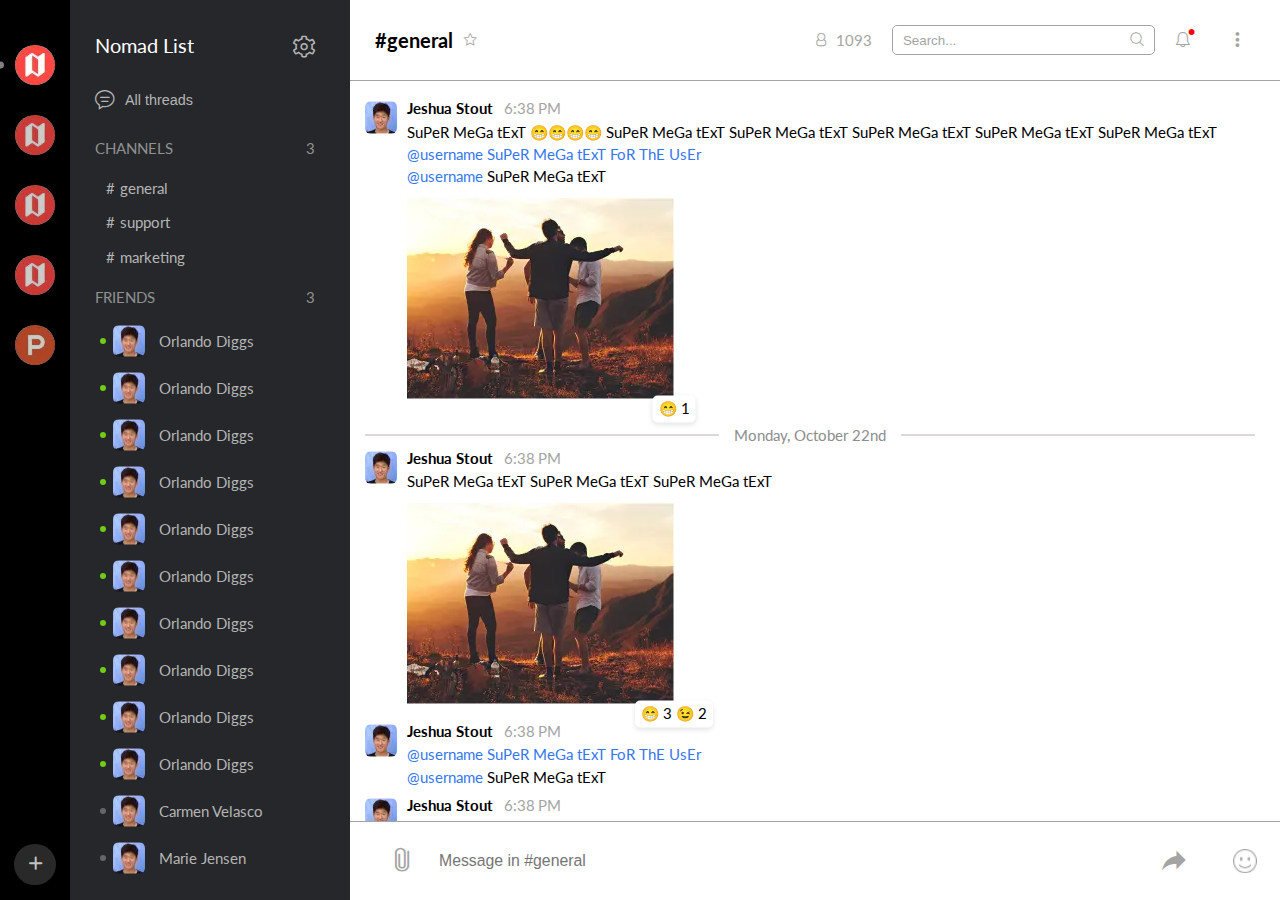
==== commit 420700ea: "Bugs fixed." ====
--- a/ChatDesktop/index.html
+++ b/ChatDesktop/index.html
@@ -62,9 +62,24 @@
         <div class="main__body">             <section class='navigation'>                 <div class='navigation__body'>-                    <div class="chats">+                    <div class="chats scrollable">                         <div class="chats__body">                             <div class='chats__chat-ref active'>+                                <a href='#' target='_self'>+                                    <picture><source srcset="img/chat1.webp" type="image/webp"><img src="img/chat1.jpg" alt='chat1'></picture>+                                </a>+                            </div>+                            <div class='chats__chat-ref'>+                                <a href='#' target='_self'>+                                    <picture><source srcset="img/chat1.webp" type="image/webp"><img src="img/chat1.jpg" alt='chat1'></picture>+                                </a>+                            </div>+                            <div class='chats__chat-ref'>+                                <a href='#' target='_self'>+                                    <picture><source srcset="img/chat1.webp" type="image/webp"><img src="img/chat1.jpg" alt='chat1'></picture>+                                </a>+                            </div>+                            <div class='chats__chat-ref'>                                 <a href='#' target='_self'>                                     <picture><source srcset="img/chat1.webp" type="image/webp"><img src="img/chat1.jpg" alt='chat1'></picture>                                 </a>@@ -257,7 +272,16 @@
                                 </p>                             </div>                             <div class="message__footer">-                                <picture><source srcset="img/chat-photo.webp" type="image/webp"><img src="img/chat-photo.jpg" alt="photo1"></picture>+                                <div class="message__image">+                                    <picture><source srcset="img/chat-photo.webp" type="image/webp"><img src="img/chat-photo.jpg" alt="photo1"></picture>+                                    <div class="message__add-smiles-block">+                                        <span>&#x1F601;</span> <span>&#x1F609;</span>+                                        <span>&#x1F609;</span><span>&#x1F609;</span>+                                    </div>+                                    <div class="message__image-smiles">+                                        <span>&#x1F601; 1</span>+                                    </div>+                                </div>                             </div>                         </div>                     </article>@@ -279,18 +303,19 @@
                                     SuPeR MeGa tExT                                     SuPeR MeGa tExT                                     SuPeR MeGa tExT-                                    <!-- SuPeR MeGa tExT-                                                        SuPeR MeGa tExT-                                                        SuPeR MeGa tExT-                                                        <span class="message__text-for-the-user">@username SuPeR MeGa tExT FoR ThE-                                                            UsEr</span>-                                                        <br>-                                                        <span class="message__text-for-the-user">@username</span>-                                                        SuPeR MeGa tExT -->                                 </p>                             </div>                             <div class="message__footer">-                                <picture><source srcset="img/chat-photo.webp" type="image/webp"><img src="img/chat-photo.jpg" alt="photo1"></picture>+                                <div class="message__image">+                                    <picture><source srcset="img/chat-photo.webp" type="image/webp"><img src="img/chat-photo.jpg" alt="photo1"></picture>+                                    <div class="message__add-smiles-block">+                                        <span>&#x1F601;</span> <span>&#x1F609;</span>+                                    </div>+                                    <div class="message__image-smiles">+                                        <span>&#x1F601; 3</span>+                                        <span>&#x1F609; 2</span>+                                    </div>+                                </div>                             </div>                         </div>                     </article>--- a/ChatDesktop/css/style.min.css
+++ b/ChatDesktop/css/style.min.css
@@ -1 +1 @@
-@charset "UTF-8";*{padding:0;margin:0;border:0}*,:after,:before{-webkit-box-sizing:border-box;box-sizing:border-box}::active,::focus{outline:0}a:active,a:focus{outline:0}aside,footer,header,nav{display:block}body,html{height:100%;width:100%;font-size:100%;line-height:1;font-size:14px;-ms-text-size-adjust:100%;-moz-text-size-adjust:100%;-webkit-text-size-adjust:100%}html{-webkit-tap-highlight-color:transparent}button:focus-visible,input:focus-visible,textarea:focus-visible{outline:0}input::-ms-clear{display:none}button{cursor:pointer;background:0 0}button::-moz-focus-inner{padding:0;border:0}a,a:visited{text-decoration:none}a:hover{text-decoration:none}ul li{list-style:none}img{vertical-align:top}h1,h2,h3,h4,h5,h6{font-size:inherit;font-weight:400}.messenger{background:#fff;-webkit-box-flex:0;-ms-flex:0 1 auto;flex:0 1 auto;min-width:580px;color:#a4a4a4}.messenger__body{display:-webkit-box;display:-ms-flexbox;display:flex;height:100%;-webkit-box-orient:vertical;-webkit-box-direction:normal;-ms-flex-flow:column nowrap;flex-flow:column nowrap}.messenger__header{display:-webkit-box;display:-ms-flexbox;display:flex;-webkit-box-pack:justify;-ms-flex-pack:justify;justify-content:space-between}.messenger__main{border-bottom:1px solid #a4a4a4;border-top:1px solid #a4a4a4;-webkit-box-flex:1;-ms-flex:1 0 auto;flex:1 0 auto;-webkit-box-align:end;-ms-flex-align:end;align-items:flex-end;display:-webkit-box;display:-ms-flexbox;display:flex}.messenger__block{padding:25px 15px 25px 25px}.messenger__header-block{display:-webkit-box;display:-ms-flexbox;display:flex;-webkit-box-orient:horizontal;-webkit-box-direction:normal;-ms-flex-flow:row nowrap;flex-flow:row nowrap;-webkit-box-align:center;-ms-flex-align:center;align-items:center}.messenger h1{font-family:Lato bold;font-size:20px;color:#000}.messenger h1:before{content:'#'}.people-counter{padding:0 20px 0 20px}.people-counter::before{color:#a4a4a4;padding:0 5px 0 0}.notifications{padding:0 20px 0 20px;font-size:15px}.notifications.active{position:relative}.notifications.active:after{position:absolute;font-size:2px;color:red;content:'●';top:0;left:67%;-webkit-transform:translate(-50%,-50%);-ms-transform:translate(-50%,-50%);transform:translate(-50%,-50%)}.notifications__element{display:block;padding:10px 10px 10px 10px;background:#ebebeb}.chat-settings{padding:0 20px 0 20px}.chat-settings__element{display:block;padding:10px 10px 10px 10px;background:#ebebeb}.chat-button{cursor:pointer}.chat-button:hover{color:#000}.favorites{color:#a4a4a4;padding:0 10px 0 10px}.chat{width:100%;height:80vh;margin:0 5px 0 0;scrollbar-width:thin;scrollbar-color:#0000002a transparent!important}.chat::-webkit-scrollbar-thumb{border:6px solid #0000002a!important}.chat__body{padding:20px 20px 20px 20px}.message{display:-webkit-box;display:-ms-flexbox;display:flex;color:#000}.message__body{padding:0 0 10px 10px}.message__author-image img{border-radius:6px}.message__header{padding:0 0 5px 0}.message__author-name{font-family:Lato bold}.message__date{padding:0 0 0 7px;color:#a4a4a4}.message__day-time{text-transform:uppercase;padding:0 0 0 3px;color:#a4a4a4}.message__text{line-height:20px}.message__text-for-the-user{color:#3577ef}.time-separator{position:relative;color:#8d8d8d;padding:15px 0 15px 0}.time-separator p{position:absolute;top:50%;left:50%;-webkit-transform:translate(-50%,-50%);-ms-transform:translate(-50%,-50%);transform:translate(-50%,-50%);z-index:2;background:#fff;padding:0 15px 0 15px}.time-separator span{position:relative;display:block;z-index:0;width:100%;height:2px;background:#dad8d8}.action-block{display:-webkit-box;display:-ms-flexbox;display:flex;-webkit-box-align:center;-ms-flex-align:center;align-items:center}.action-block__files{font-size:20px}.action-block__labled-input{display:none}.action-block__message{-webkit-box-flex:1;-ms-flex:1 0 auto;flex:1 0 auto;font-size:14px;padding:5px 5px 5px 10px}.action-block__message:focus::-webkit-input-placeholder{opacity:0}.action-block__message:focus::-moz-placeholder{opacity:0}.action-block__message:focus:-ms-input-placeholder{opacity:0}.action-block__message:focus::-ms-input-placeholder{opacity:0}.action-block__message:focus::placeholder{opacity:0}.action-block__message::-webkit-input-placeholder{-webkit-transition:all .2s ease;transition:all .2s ease}.action-block__message::-moz-placeholder{-moz-transition:all .2s ease;transition:all .2s ease}.action-block__message:-ms-input-placeholder{-ms-transition:all .2s ease;transition:all .2s ease}.action-block__message::-ms-input-placeholder{-ms-transition:all .2s ease;transition:all .2s ease}.action-block__message::placeholder{-webkit-transition:all .2s ease;-o-transition:all .2s ease;transition:all .2s ease}.action-block__submit::before{font-size:20px;color:#a4a4a4}.action-block__emoji:before{content:url(../img/icons/emoji.png)}.action-menu{position:relative;padding:0 20px 0 20px}.action-menu:hover .action-menu__body{opacity:1;visibility:visible;pointer-events:all}.action-menu__body{opacity:0;visibility:hidden;pointer-events:none;position:absolute;bottom:100%;left:50%;-webkit-transform:translate(-50%,0);-ms-transform:translate(-50%,0);transform:translate(-50%,0);text-align:center;padding:0 0 20px 0;-webkit-transition:all .2s ease;-o-transition:all .2s ease;transition:all .2s ease}.action-menu__element{padding:10px 5px 10px 5px;background:#ebebeb}.action-menu__element *{cursor:pointer}.action-menu__element:hover{text-decoration:underline}.action-menu__reverse .action-menu__body{top:50%;padding:20px 0 0 0}.action-grid__wrapper{background:#ebebeb;display:grid;grid-template:'em em em' 1fr 'em em em' 1fr/1fr 1fr 1fr}.action-grid__element{padding:8px 8px 8px 8px}.action-grid__element:hover{background:#ffffff67}.searchbar{display:-webkit-box;display:-ms-flexbox;display:flex;background:#fff;height:30px;border:1px solid #a4a4a4;border-radius:5px}.searchbar *{height:100%}.searchbar__input{padding:0 0 0 10px;border-top-left-radius:5px;border-bottom-left-radius:5px;color:#a4a4a4}.searchbar__input::-webkit-input-placeholder{color:#a4a4a4}.searchbar__input::-moz-placeholder{color:#a4a4a4}.searchbar__input:-ms-input-placeholder{color:#a4a4a4}.searchbar__input::-ms-input-placeholder{color:#a4a4a4}.searchbar__input::placeholder{color:#a4a4a4}.searchbar__submit{display:-webkit-box;display:-ms-flexbox;display:flex;-webkit-box-align:center;-ms-flex-align:center;align-items:center;padding:0 10px 0 10px;-webkit-transition:all .3s ease;-o-transition:all .3s ease;transition:all .3s ease}.searchbar__submit:before{color:#a4a4a4}.searchbar__submit:hover:before{color:#000}@font-face{font-family:icons;font-display:swap;src:url(../fonts/icons.woff) format("woff"),url(../fonts/icons.woff2) format("woff2");font-weight:400;font-style:normal}@font-face{font-family:"Lato bold";font-display:swap;src:url(../fonts/Lato-Bold.woff) format("woff"),url(../fonts/Lato-Bold.woff2) format("woff2");font-weight:700;font-style:bold}@font-face{font-family:Lato;font-display:swap;src:url(../fonts/Lato-Regular.woff) format("woff"),url(../fonts/Lato-Regular.woff2) format("woff2");font-weight:400;font-style:normal}@font-face{font-family:icons;src:url(../fonts/icons.woff) format("woff"),url(../fonts/icons.woff2#icons) format("woff2");font-weight:400;font-style:normal;font-display:block}[class*=" _icon-"]:before,[class^="_icon-"]:before{font-family:icons!important;font-style:normal;font-weight:400;font-variant:normal;text-transform:none;line-height:1;-webkit-font-smoothing:antialiased;-moz-osx-font-smoothing:grayscale}[class*=" _icon-"]:before,[class^="_icon-"]:before{display:inline-block}._icon-threadsIcon:before{content:"\e900"}._icon-usersIcon:before{content:"\e901"}._icon-settings:before{content:"\e902"}._icon-search:before{content:"\e903"}._icon-micro:before{content:"\e904"}._icon-notifications:before{content:"\e905"}._icon-favorites:before{content:"\e906"}._icon-createChat:before{content:"\e907"}._icon-closeProfile:before{content:"\e908"}._icon-attachFile:before{content:"\e909"}._icon-submit:before{content:"\e90a"}._icon-chat-settings:before{content:"\e90b"}body{height:100%;color:#000;font-family:Lato;font-size:13px;overflow:hidden}body button{color:#fff}.main{width:100%;background:#fff}.main__body{-webkit-box-flex:1;-ms-flex:1 0 100%;flex:1 0 100%;height:100vh;display:-webkit-box;display:-ms-flexbox;display:flex;background:#fff}.navigation{background:#25272a;min-width:350px;width:350px;max-width:350px;color:#b5b5b5}.navigation button{color:#b5b5b5}.navigation a{color:#b5b5b5}.navigation__body{display:grid;grid-template:'el' 1fr/1fr 4fr;height:100%}.chats{display:-webkit-box;display:-ms-flexbox;display:flex;-webkit-box-orient:vertical;-webkit-box-direction:normal;-ms-flex-flow:column wrap;flex-flow:column wrap;-webkit-box-align:center;-ms-flex-align:center;align-items:center;-webkit-box-pack:justify;-ms-flex-pack:justify;justify-content:space-between;padding:15px 0 15px 0;background:#000}.chats__body{padding:15px 15px 5px 15px}.chats__chat-ref{padding:15px 0 15px 0;cursor:pointer}.chats__chat-ref:hover img{-webkit-box-shadow:0 0 20px #9b9b9b94;box-shadow:0 0 20px #9b9b9b94}.chats__chat-ref img{width:40px;height:40px;-webkit-filter:brightness(80%);filter:brightness(80%);border-radius:50%}.chats__chat-ref.active{position:relative}.chats__chat-ref.active::before{position:absolute;top:50%;-webkit-transform:translate(0,-50%);-ms-transform:translate(0,-50%);transform:translate(0,-50%);left:-18px;content:'';width:7px;height:7px;background:gray;border-radius:50%}.chats__chat-ref.active img{-webkit-filter:brightness(100%);filter:brightness(100%)}.chats__add-chat{width:41.5px;height:41.5px;background:#292929;border-radius:50%;position:relative;-webkit-transition:all .2s ease;-o-transition:all .2s ease;transition:all .2s ease}.chats__add-chat:hover{background:#bb2323}.chats__add-chat:hover::before{color:#fff}.chats__add-chat:before{position:absolute;top:50%;left:50%;-webkit-transform:translate(-50%,-50%);-ms-transform:translate(-50%,-50%);transform:translate(-50%,-50%);color:#c2c2c2}.general-nav{-webkit-box-flex:1;-ms-flex:1 0 auto;flex:1 0 auto;background:#25272a;margin:0 10px 0 0}.general-nav__body{padding:35px 25px 10px 25px}.general-nav__block{padding:0 0 15px 0}.general-nav__block:last-child{padding-bottom:0}.general-nav__main-block{display:-webkit-box;display:-ms-flexbox;display:flex;-webkit-box-pack:justify;-ms-flex-pack:justify;justify-content:space-between;-webkit-box-align:start;-ms-flex-align:start;align-items:flex-start}.general-nav__title{text-transform:uppercase;display:-webkit-box;display:-ms-flexbox;display:flex;-webkit-box-pack:justify;-ms-flex-pack:justify;justify-content:space-between;margin:0 0 15px 0;color:#919191}.general-nav__settings::before{font-size:16px}.chat-users{display:inline-block}.chat-users__info{font-size:20px;color:#fff}.chat-users .chat-user{display:none}.threads-menu{display:-webkit-box;display:-ms-flexbox;display:flex;-webkit-box-pack:center;-ms-flex-pack:center;justify-content:center;-webkit-box-align:center;-ms-flex-align:center;align-items:center;font-size:14px;margin:15px 0 15px 0}.threads-menu:hover::before{color:#fff}.threads-menu::before{-webkit-transition:all .1s ease;-o-transition:all .1s ease;transition:all .1s ease;padding:0 10px 0 0;font-size:18px}.nav-list__elem a{display:block;padding:10px 0 10px 5%;-webkit-transition:all .1s ease;-o-transition:all .1s ease;transition:all .1s ease}.nav-list__elem a:hover{color:#fff;background:#3f3f3f;border-radius:5px}.channels .channel a:before{content:'#';padding:0 5px 0 0}.friends .friend{margin:0 0 5px 0}.friends .friend:last-child{margin-bottom:0}.friends .friend a{display:-webkit-box;display:-ms-flexbox;display:flex;-webkit-box-align:center;-ms-flex-align:center;align-items:center;padding:5px;width:100%}.friends .friend span{padding:0 0 0 7px}.friends .friend__image{width:32px;height:32px;margin:0 7px 0 7px;border-radius:6px}.profile{position:absolute;left:10%;top:0;width:50px;height:100%}.profile__body{display:-webkit-box;display:-ms-flexbox;display:flex;-webkit-box-pack:center;-ms-flex-pack:center;justify-content:center;-webkit-box-align:center;-ms-flex-align:center;align-items:center;width:50px;height:100%}.profile__list{-webkit-box-orient:vertical;-webkit-box-direction:normal;-ms-flex-flow:column nowrap;flex-flow:column nowrap}.status-ball{display:inline-block;width:6px;height:6px;background:#666;border-radius:50%}.status-ball.active{background:#70cc16}.scrollable{overflow-y:scroll;scrollbar-width:thin;scrollbar-color:#ffffff3f transparent}.scrollable::-webkit-scrollbar{height:auto;width:7px}.scrollable::-webkit-scrollbar-track{background:0 0}.scrollable::-webkit-scrollbar-thumb{background-color:transparent;border-radius:3px;border:6px solid #ffffff3f}.modal-window{position:fixed;z-index:15;top:0;left:0;background:#00000046;width:100%;height:100%;overflow:hidden;opacity:0;pointer-events:none;-webkit-transition:all .5s ease;-o-transition:all .5s ease;transition:all .5s ease}.modal-window.active{overflow-y:scroll;opacity:1;pointer-events:all}.modal-window__body{display:-webkit-box;display:-ms-flexbox;display:flex;height:100%;-webkit-box-pack:center;-ms-flex-pack:center;justify-content:center;-webkit-box-align:center;-ms-flex-align:center;align-items:center}@media (min-width:426px) and (max-width:768px){html{-ms-overflow-style:none;scrollbar-width:none}html ::-webkit-scrollbar{width:0}}+@charset "UTF-8";*{padding:0;margin:0;border:0}*,:after,:before{-webkit-box-sizing:border-box;box-sizing:border-box}::active,::focus{outline:0}a:active,a:focus{outline:0}aside,footer,header,nav{display:block}body,html{height:100%;width:100%;font-size:100%;line-height:1;font-size:14px;-ms-text-size-adjust:100%;-moz-text-size-adjust:100%;-webkit-text-size-adjust:100%}html{-webkit-tap-highlight-color:transparent}button:focus-visible,input:focus-visible,textarea:focus-visible{outline:0}input::-ms-clear{display:none}button{cursor:pointer;background:0 0}button::-moz-focus-inner{padding:0;border:0}a,a:visited{text-decoration:none}a:hover{text-decoration:none}ul li{list-style:none}img{vertical-align:top}h1,h2,h3,h4,h5,h6{font-size:inherit;font-weight:400}.messenger{background:#fff;-webkit-box-flex:1;-ms-flex:1 1 auto;flex:1 1 auto;min-width:580px;color:#a4a4a4}.messenger__body{display:-webkit-box;display:-ms-flexbox;display:flex;height:100%;-webkit-box-orient:vertical;-webkit-box-direction:normal;-ms-flex-flow:column nowrap;flex-flow:column nowrap}.messenger__header{display:-webkit-box;display:-ms-flexbox;display:flex;-webkit-box-pack:justify;-ms-flex-pack:justify;justify-content:space-between}.messenger__main{border-bottom:1px solid #a4a4a4;border-top:1px solid #a4a4a4;-webkit-box-flex:1;-ms-flex:1 0 auto;flex:1 0 auto;-webkit-box-align:end;-ms-flex-align:end;align-items:flex-end;display:-webkit-box;display:-ms-flexbox;display:flex;-webkit-box-orient:vertical;-webkit-box-direction:normal;-ms-flex-flow:column nowrap;flex-flow:column nowrap}.messenger__block{padding:25px 15px 25px 25px}.messenger__header-block{display:-webkit-box;display:-ms-flexbox;display:flex;-webkit-box-orient:horizontal;-webkit-box-direction:normal;-ms-flex-flow:row nowrap;flex-flow:row nowrap;-webkit-box-align:center;-ms-flex-align:center;align-items:center}.messenger h1{font-family:Lato bold;font-size:20px;color:#000}.messenger h1:before{content:'#'}.people-counter{padding:0 20px 0 20px}.people-counter::before{color:#a4a4a4;padding:0 5px 0 0}.notifications{padding:0 20px 0 20px;font-size:15px}.notifications.active{position:relative}.notifications.active:after{position:absolute;font-size:12px;color:red;content:'●';top:0;left:67%;-webkit-transform:translate(-50%,-50%);-ms-transform:translate(-50%,-50%);transform:translate(-50%,-50%)}.notifications__element{display:block;padding:10px 10px 10px 10px;background:#ebebeb}.chat-settings{padding:0 20px 0 20px}.chat-settings__element{display:block;padding:10px 10px 10px 10px;background:#ebebeb}.chat-button{cursor:pointer}.chat-button:hover{color:#000}.favorites{color:#a4a4a4;padding:0 10px 0 10px}.favorites.active::before{color:#e7c300}.chat{width:100%;height:200px;-webkit-box-flex:1;-ms-flex:1 0 auto;flex:1 0 auto;margin:0 5px 0 0;scrollbar-width:thin;scrollbar-color:#0000002a transparent!important}.chat::-webkit-scrollbar-thumb{border:6px solid #0000002a!important}.chat__body{padding:20px 20px 20px 20px}.message{display:-webkit-box;display:-ms-flexbox;display:flex;color:#000}.message__body{padding:0 0 10px 10px}.message__author-image img{border-radius:6px}.message__header{padding:0 0 5px 0}.message__author-name{font-family:Lato bold}.message__date{padding:0 0 0 7px;color:#a4a4a4}.message__day-time{text-transform:uppercase;padding:0 0 0 3px;color:#a4a4a4}.message__text{line-height:1.5}.message__text-for-the-user{color:#3577ef}.message__image{position:relative;display:inline-block;padding:10px 0 10px 0}.message__image:hover .message__add-smiles-block{visibility:visible;opacity:1;pointer-events:all}.message__add-smiles-block{visibility:hidden;opacity:0;pointer-events:none;-webkit-transition:all .2s ease;-o-transition:all .2s ease;transition:all .2s ease;display:-webkit-box;display:-ms-flexbox;display:flex;z-index:15;position:absolute;background:#fff;border-radius:5px;-webkit-box-shadow:0 2px 5px rgba(0,0,0,.1);box-shadow:0 2px 5px rgba(0,0,0,.1);text-align:center;bottom:0;left:50%;-webkit-transform:translate(-50%,50%);-ms-transform:translate(-50%,50%);transform:translate(-50%,50%)}.message__add-smiles-block span{display:inline-block;cursor:pointer;padding:15px 15px 15px 15px}.message__add-smiles-block span:hover{background:#0000001c}.message__image-smiles{position:absolute;bottom:0;right:0;-webkit-transform:translate(50%,50%);-ms-transform:translate(50%,50%);transform:translate(50%,50%);z-index:3;background:#fff;border-radius:5px;padding:6px 6px 6px 6px;-webkit-box-shadow:0 2px 5px rgba(0,0,0,.1);box-shadow:0 2px 5px rgba(0,0,0,.1)}.time-separator{position:relative;color:#8d8d8d;padding:15px 0 15px 0}.time-separator p{position:absolute;top:50%;left:50%;-webkit-transform:translate(-50%,-50%);-ms-transform:translate(-50%,-50%);transform:translate(-50%,-50%);z-index:2;background:#fff;padding:0 15px 0 15px}.time-separator span{position:relative;display:block;z-index:0;width:100%;height:2px;background:#dad8d8}.action-block{display:-webkit-box;display:-ms-flexbox;display:flex;-webkit-box-align:center;-ms-flex-align:center;align-items:center}.action-block__files{font-size:calc(18px + (22 - 18) * ((100vw - 320px)/ (1000 - 320)))}.action-block__labled-input{display:none}.action-block__message{-webkit-box-flex:1;-ms-flex:1 0 auto;flex:1 0 auto;font-size:calc(13px + (15 - 13) * ((100vw - 320px)/ (1000 - 320)));padding:5px 5px 5px 10px}.action-block__message:focus::-webkit-input-placeholder{opacity:0}.action-block__message:focus::-moz-placeholder{opacity:0}.action-block__message:focus:-ms-input-placeholder{opacity:0}.action-block__message:focus::-ms-input-placeholder{opacity:0}.action-block__message:focus::placeholder{opacity:0}.action-block__message::-webkit-input-placeholder{-webkit-transition:all .2s ease;transition:all .2s ease}.action-block__message::-moz-placeholder{-moz-transition:all .2s ease;transition:all .2s ease}.action-block__message:-ms-input-placeholder{-ms-transition:all .2s ease;transition:all .2s ease}.action-block__message::-ms-input-placeholder{-ms-transition:all .2s ease;transition:all .2s ease}.action-block__message::placeholder{-webkit-transition:all .2s ease;-o-transition:all .2s ease;transition:all .2s ease}.action-block__submit::before{font-size:calc(18px + (22 - 18) * ((100vw - 320px)/ (1000 - 320)));color:#a4a4a4}.action-block__emoji{background:url(../img/icons/emoji.png) no-repeat center/contain;display:block;width:calc(18px + (22 - 18) * ((100vw - 320px)/ (1000 - 320)));height:calc(18px + (22 - 18) * ((100vw - 320px)/ (1000 - 320)))}.action-menu{position:relative;padding:0 20px 0 20px}.action-menu:hover .action-menu__body{opacity:1;visibility:visible;pointer-events:all}.action-menu__body{opacity:0;visibility:hidden;pointer-events:none;position:absolute;bottom:100%;left:50%;-webkit-transform:translate(-50%,0);-ms-transform:translate(-50%,0);transform:translate(-50%,0);text-align:center;padding:0 0 20px 0;-webkit-transition:all .2s ease;-o-transition:all .2s ease;transition:all .2s ease}.action-menu__element{padding:10px 5px 10px 5px;background:#ebebeb}.action-menu__element *{cursor:pointer}.action-menu__element:hover{text-decoration:underline}.action-menu__reverse .action-menu__body{top:50%;padding:20px 0 0 0}.action-grid__wrapper{background:#ebebeb;display:grid;grid-template:'em em em' 1fr 'em em em' 1fr/1fr 1fr 1fr}.action-grid__body{left:0}.action-grid__element{padding:8px 8px 8px 8px}.action-grid__element:hover{background:#ffffff67}.searchbar{display:-webkit-box;display:-ms-flexbox;display:flex;background:#fff;height:30px;border:1px solid #a4a4a4;border-radius:5px}.searchbar *{height:100%}.searchbar__input{padding:0 0 0 10px;border-top-left-radius:5px;border-bottom-left-radius:5px;color:#a4a4a4;width:calc(100px + (190 - 100) * ((100vw - 320px)/ (1000 - 320)))}.searchbar__input::-webkit-input-placeholder{color:#a4a4a4}.searchbar__input::-moz-placeholder{color:#a4a4a4}.searchbar__input:-ms-input-placeholder{color:#a4a4a4}.searchbar__input::-ms-input-placeholder{color:#a4a4a4}.searchbar__input::placeholder{color:#a4a4a4}.searchbar__submit{display:-webkit-box;display:-ms-flexbox;display:flex;-webkit-box-align:center;-ms-flex-align:center;align-items:center;padding:0 10px 0 10px;-webkit-transition:all .3s ease;-o-transition:all .3s ease;transition:all .3s ease}.searchbar__submit:before{color:#a4a4a4}.searchbar__submit:hover:before{color:#000}@font-face{font-family:icons;font-display:swap;src:url(../fonts/icons.woff) format("woff"),url(../fonts/icons.woff2) format("woff2");font-weight:400;font-style:normal}@font-face{font-family:"Lato bold";font-display:swap;src:url(../fonts/Lato-Bold.woff) format("woff"),url(../fonts/Lato-Bold.woff2) format("woff2");font-weight:700;font-style:bold}@font-face{font-family:Lato;font-display:swap;src:url(../fonts/Lato-Regular.woff) format("woff"),url(../fonts/Lato-Regular.woff2) format("woff2");font-weight:400;font-style:normal}@font-face{font-family:icons;src:url(../fonts/icons.woff) format("woff"),url(../fonts/icons.woff2#icons) format("woff2");font-weight:400;font-style:normal;font-display:block}[class*=" _icon-"]:before,[class^="_icon-"]:before{font-family:icons!important;font-style:normal;font-weight:400;font-variant:normal;text-transform:none;line-height:1;-webkit-font-smoothing:antialiased;-moz-osx-font-smoothing:grayscale}[class*=" _icon-"]:before,[class^="_icon-"]:before{display:inline-block}._icon-threadsIcon:before{content:"\e900"}._icon-usersIcon:before{content:"\e901"}._icon-settings:before{content:"\e902"}._icon-search:before{content:"\e903"}._icon-micro:before{content:"\e904"}._icon-notifications:before{content:"\e905"}._icon-favorites:before{content:"\e906"}._icon-createChat:before{content:"\e907"}._icon-closeProfile:before{content:"\e908"}._icon-attachFile:before{content:"\e909"}._icon-submit:before{content:"\e90a"}._icon-chat-settings:before{content:"\e90b"}body{height:100%;color:#000;font-family:Lato;font-size:calc(12px + (14 - 12) * ((100vw - 320px)/ (1000 - 320)));overflow:hidden}body button{color:#fff}.main{width:100%;background:#fff}.main__body{-webkit-box-flex:1;-ms-flex:1 0 100%;flex:1 0 100%;height:100vh;display:-webkit-box;display:-ms-flexbox;display:flex;background:#fff}.navigation{background:#25272a;min-width:350px;width:350px;max-width:350px;color:#b5b5b5}.navigation button{color:#b5b5b5}.navigation a{color:#b5b5b5}.navigation__body{display:grid;grid-template:'el' 1fr/1fr 4fr;height:100%}.chats{display:-webkit-box;display:-ms-flexbox;display:flex;-webkit-box-orient:vertical;-webkit-box-direction:normal;-ms-flex-flow:column nowrap;flex-flow:column nowrap;-webkit-box-align:center;-ms-flex-align:center;align-items:center;-webkit-box-pack:justify;-ms-flex-pack:justify;justify-content:space-between;overflow-x:hidden;padding:15px 0 15px 0;background:#000}.chats__body{padding:15px 15px 15px 15px}.chats__chat-ref{padding:15px 0 15px 0;cursor:pointer}.chats__chat-ref:hover img{-webkit-box-shadow:0 0 20px #9b9b9b94;box-shadow:0 0 20px #9b9b9b94}.chats__chat-ref img{width:40px;height:40px;-webkit-filter:brightness(80%);filter:brightness(80%);border-radius:50%}.chats__chat-ref.active{position:relative}.chats__chat-ref.active::before{position:absolute;top:50%;-webkit-transform:translate(0,-50%);-ms-transform:translate(0,-50%);transform:translate(0,-50%);left:-18px;content:'';width:7px;height:7px;background:gray;border-radius:50%}.chats__chat-ref.active img{-webkit-filter:brightness(100%);filter:brightness(100%)}.chats__add-chat{min-height:41.5px;width:41.5px;height:41.5px;background:#292929;border-radius:50%;position:relative;-webkit-transition:all .2s ease;-o-transition:all .2s ease;transition:all .2s ease}.chats__add-chat:hover{background:#bb2323}.chats__add-chat:hover::before{color:#fff}.chats__add-chat:before{position:absolute;top:50%;left:50%;-webkit-transform:translate(-50%,-50%);-ms-transform:translate(-50%,-50%);transform:translate(-50%,-50%);color:#c2c2c2}.general-nav{-webkit-box-flex:1;-ms-flex:1 0 auto;flex:1 0 auto;background:#25272a;margin:0 10px 0 0}.general-nav__body{padding:35px 25px 10px 25px}.general-nav__block{padding:0 0 15px 0}.general-nav__block:last-child{padding-bottom:0}.general-nav__main-block{display:-webkit-box;display:-ms-flexbox;display:flex;-webkit-box-pack:justify;-ms-flex-pack:justify;justify-content:space-between;-webkit-box-align:start;-ms-flex-align:start;align-items:flex-start}.general-nav__title{text-transform:uppercase;display:-webkit-box;display:-ms-flexbox;display:flex;-webkit-box-pack:justify;-ms-flex-pack:justify;justify-content:space-between;margin:0 0 15px 0;color:#919191}.general-nav__settings::before{font-size:calc(18px + (22 - 18) * ((100vw - 320px)/ (1000 - 320)))}.chat-users{display:inline-block}.chat-users__info{font-size:20px;color:#fff}.chat-users .chat-user{display:none}.threads-menu{display:-webkit-box;display:-ms-flexbox;display:flex;-webkit-box-pack:center;-ms-flex-pack:center;justify-content:center;-webkit-box-align:center;-ms-flex-align:center;align-items:center;font-size:calc(13px + (14 - 13) * ((100vw - 320px)/ (1000 - 320)));margin:15px 0 15px 0}.threads-menu:hover::before{color:#fff}.threads-menu::before{-webkit-transition:all .1s ease;-o-transition:all .1s ease;transition:all .1s ease;padding:0 10px 0 0;font-size:calc(18px + (20 - 18) * ((100vw - 320px)/ (1000 - 320)))}.nav-list__elem a{display:block;padding:10px 0 10px 5%;-webkit-transition:all .1s ease;-o-transition:all .1s ease;transition:all .1s ease}.nav-list__elem a:hover{color:#fff;background:#3f3f3f;border-radius:5px}.channels .channel a:before{content:'#';padding:0 5px 0 0}.friends .friend{margin:0 0 5px 0}.friends .friend:last-child{margin-bottom:0}.friends .friend a{display:-webkit-box;display:-ms-flexbox;display:flex;-webkit-box-align:center;-ms-flex-align:center;align-items:center;padding:5px;width:100%}.friends .friend span{padding:0 0 0 7px}.friends .friend__image{width:32px;height:32px;margin:0 7px 0 7px;border-radius:6px}.profile{position:absolute;left:10%;top:0;width:50px;height:100%}.profile__body{display:-webkit-box;display:-ms-flexbox;display:flex;-webkit-box-pack:center;-ms-flex-pack:center;justify-content:center;-webkit-box-align:center;-ms-flex-align:center;align-items:center;width:50px;height:100%}.profile__list{-webkit-box-orient:vertical;-webkit-box-direction:normal;-ms-flex-flow:column nowrap;flex-flow:column nowrap}.status-ball{display:inline-block;width:6px;height:6px;background:#666;border-radius:50%}.status-ball.active{background:#70cc16}.scrollable{overflow-y:scroll;scrollbar-width:thin;scrollbar-color:#ffffff3f transparent}.scrollable::-webkit-scrollbar{height:auto;width:7px}.scrollable::-webkit-scrollbar-track{background:0 0}.scrollable::-webkit-scrollbar-thumb{background-color:transparent;border-radius:3px;border:6px solid #ffffff3f}.modal-window{position:fixed;z-index:15;top:0;left:0;background:#00000046;width:100%;height:100%;overflow:hidden;opacity:0;pointer-events:none;-webkit-transition:all .5s ease;-o-transition:all .5s ease;transition:all .5s ease}.modal-window.active{overflow-y:scroll;opacity:1;pointer-events:all}.modal-window__body{display:-webkit-box;display:-ms-flexbox;display:flex;height:100%;-webkit-box-pack:center;-ms-flex-pack:center;justify-content:center;-webkit-box-align:center;-ms-flex-align:center;align-items:center}@media (min-width:426px) and (max-width:768px){html{-ms-overflow-style:none;scrollbar-width:none}html ::-webkit-scrollbar{width:0}}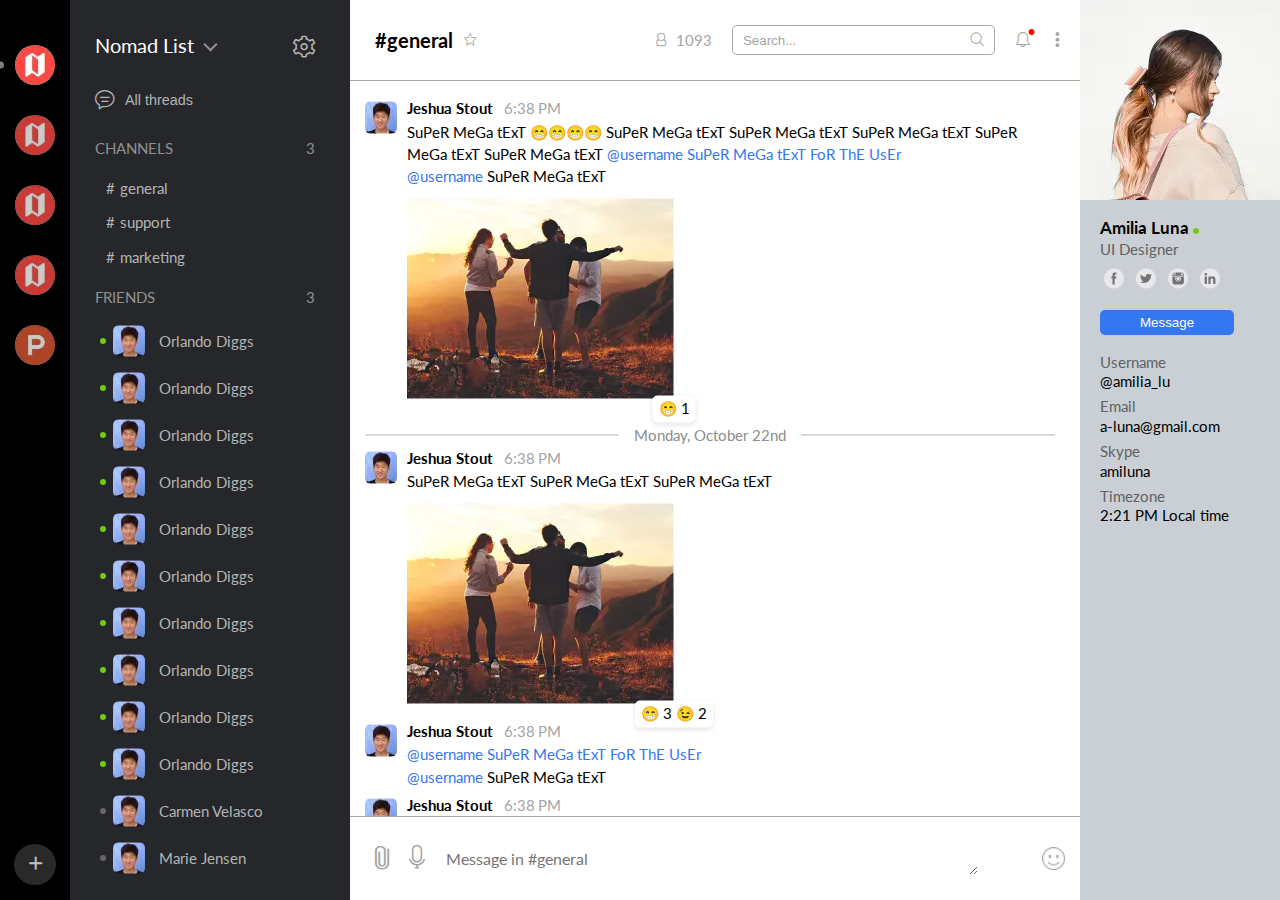
==== commit 4915ca9d: "General fixes and improvements." ====
--- a/ChatDesktop/index.html
+++ b/ChatDesktop/index.html
@@ -96,14 +96,16 @@
                     <div class="general-nav scrollable">                         <div class="general-nav__body">                             <div class="general-nav__block general-nav__main-block">-                                <ul class="chat-users">-                                    <span class="chat-users__info">Nomad List</span>-                                    <li class="chat-user">user1</li>-                                    <li class="chat-user">user2</li>-                                    <li class="chat-user">user3</li>-                                </ul>+                                <div class="submenu-open-button chat-users__show-button">+                                    Nomad List+                                    <ul class="chat-users">+                                        <li class="chat-user">user1</li>+                                        <li class="chat-user">user2</li>+                                        <li class="chat-user">user3</li>+                                    </ul>+                                </div>                                 <button class="general-nav__settings _icon-settings" aria-label='general-settings'-                                    type='menu'>+                                    data-modal-link="settings" type='menu'>                                 </button>                             </div>                             <div class="general-nav__block">@@ -377,20 +379,23 @@
                 <div class="chat-button action-block__list action-block__files  _icon-attachFile action-menu">                     <div class="action-menu__body">                         <div class="action-menu__element">-                            <label for="input-image" class="action-block__lable">Image</label>-                            <input class="action-block__labled-input" id="input-image" type="file" accept="image/*">+                            <label for="chat-image" class="action-block__lable">Image</label>+                            <input class="action-block__labled-input" id="chat-image" type="file" accept="image/*">                         </div>                         <div class="action-menu__element">-                            <label for="input-doc" class="action-block__lable">Document</label>-                            <input class="action-block__labled-input" id="input-doc" type="file" accept=".doc">-                        </div>-                    </div>-                </div>--                <input class="action-block__message" id="input-message" type='text' placeholder='Message in #general'-                    required>--                <button class="_icon-submit action-block__submit" aria-label='submit' type='submit'>submit</button>+                            <label for="chat-doc" class="action-block__lable">Document</label>+                            <input class="action-block__labled-input" id="chat-doc" type="file" accept=".doc">+                        </div>+                    </div>+                </div>+                <button id="chat-micro" class="action-block__micro _icon-micro" aria-label='micro'+                    type='button'></button>++                <textarea id="chat-text" class="action-block__message" id="input-message" type='text'+                    placeholder='Message in #general' cols="1" rows="1" required></textarea>++                <button id="chat-submit" class="_icon-submit action-block__submit unactive" aria-label='submit'+                    type='submit'>submit</button>                  <div class="chat-button action-block__emoji action-menu action-grid">                     <div class="action-menu__body action-grid__body">@@ -414,25 +419,83 @@
         </div>     </div> </section>-            +             <section class='sidepanel'>                 <div class="sidepanel__body">+                    <div class="profile">+                        <div class="profile__image">+                            <picture><source srcset="img/profileImage.webp" type="image/webp"><img src="img/profileImage.jpg" alt="Amilia"></picture>+                        </div>+                        <div class="profile__body">+                            <span class="profile__name">+                                Amilia Luna <span class="status-ball active"></span>+                            </span>+                            <span class="profile__status">+                                UI Designer+                            </span>+                            <div class="profile__socials">+                                <a class="social" href='//facebook.com' target='_blank' rel='noopener noreferrer'>+                                    <picture><source srcset="img/icons/facebook.svg" type="image/webp"><img src="img/icons/facebook.svg" alt="facebook"></picture>+                                </a>+                                <a class="social" href='//twitter.com' target='_blank' rel='noopener noreferrer'>+                                    <picture><source srcset="img/icons/twitter.svg" type="image/webp"><img src="img/icons/twitter.svg" alt="twitter"></picture>+                                </a>+                                <a class="social" href='//instagram.com' target='_blank' rel='noopener noreferrer'>+                                    <picture><source srcset="img/icons/instagram.svg" type="image/webp"><img src="img/icons/instagram.svg" alt="instagram"></picture>+                                </a>+                                <a class="social" href='//linkedin.com' target='_blank' rel='noopener noreferrer'>+                                    <picture><source srcset="img/icons/linkedin.svg" type="image/webp"><img src="img/icons/linkedin.svg" alt="linkedin"></picture>+                                </a>+                            </div>+                            <div class="profile__actions">+                                <button class="send-message-btn" aria-label='message' type='button'>Message</button>+                                <div class="profile__multiple-actions">+                                    +                                </div>+                            </div>+                            <div class="profile__info-block">+                                <span class="profile__info-type">+                                    Username+                                </span>+                                <p class="profile__info">+                                    <span id="username">@amilia_lu</span>+                                </p>+                            </div>+                            <div class="profile__info-block">+                                <span class="profile__info-type">+                                    Email+                                </span>+                                <p class="profile__info">+                                    <span id="email">a-luna@gmail.com</span>+                                </p>+                            </div>+                            <div class="profile__info-block">+                                <span class="profile__info-type">+                                    Skype+                                </span>+                                <p class="profile__info">+                                    <span id="skype">amiluna</span>+                                </p>+                            </div>+                            <div class="profile__info-block">+                                <span class="profile__info-type">+                                    <span id="timezone">Timezone</span>+                                </span>+                                <p class="profile__info">+                                    <span id="profile-time">2:21 PM Local time</span>+                                </p>+                            </div>+                        </div>+                    </div>                 </div>             </section>         </div>     </main> -    <section id="modal_1" class='modal-window'>+    <section id="settings" class='modal-window'>         <div class="modal-window__body">             <div class="modal-window__content">-                <button type='button' class="modal-closer">close me</button>--                <form class="searchbar">-                    <input class="searchbar__input" type='text' placeholder='input' required>-                    <button aria-label="search" class="searchbar__submit" type='submit'>-                        <picture><source srcset="img/icons/loupe.svg" type="image/webp"><img src="img/icons/loupe.svg" alt="search"></picture>-                    </button>-                </form>+                Your settings could be here.             </div>         </div>     </section>--- a/ChatDesktop/css/style.min.css
+++ b/ChatDesktop/css/style.min.css
@@ -1 +1 @@
-@charset "UTF-8";*{padding:0;margin:0;border:0}*,:after,:before{-webkit-box-sizing:border-box;box-sizing:border-box}::active,::focus{outline:0}a:active,a:focus{outline:0}aside,footer,header,nav{display:block}body,html{height:100%;width:100%;font-size:100%;line-height:1;font-size:14px;-ms-text-size-adjust:100%;-moz-text-size-adjust:100%;-webkit-text-size-adjust:100%}html{-webkit-tap-highlight-color:transparent}button:focus-visible,input:focus-visible,textarea:focus-visible{outline:0}input::-ms-clear{display:none}button{cursor:pointer;background:0 0}button::-moz-focus-inner{padding:0;border:0}a,a:visited{text-decoration:none}a:hover{text-decoration:none}ul li{list-style:none}img{vertical-align:top}h1,h2,h3,h4,h5,h6{font-size:inherit;font-weight:400}.messenger{background:#fff;-webkit-box-flex:1;-ms-flex:1 1 auto;flex:1 1 auto;min-width:580px;color:#a4a4a4}.messenger__body{display:-webkit-box;display:-ms-flexbox;display:flex;height:100%;-webkit-box-orient:vertical;-webkit-box-direction:normal;-ms-flex-flow:column nowrap;flex-flow:column nowrap}.messenger__header{display:-webkit-box;display:-ms-flexbox;display:flex;-webkit-box-pack:justify;-ms-flex-pack:justify;justify-content:space-between}.messenger__main{border-bottom:1px solid #a4a4a4;border-top:1px solid #a4a4a4;-webkit-box-flex:1;-ms-flex:1 0 auto;flex:1 0 auto;-webkit-box-align:end;-ms-flex-align:end;align-items:flex-end;display:-webkit-box;display:-ms-flexbox;display:flex;-webkit-box-orient:vertical;-webkit-box-direction:normal;-ms-flex-flow:column nowrap;flex-flow:column nowrap}.messenger__block{padding:25px 15px 25px 25px}.messenger__header-block{display:-webkit-box;display:-ms-flexbox;display:flex;-webkit-box-orient:horizontal;-webkit-box-direction:normal;-ms-flex-flow:row nowrap;flex-flow:row nowrap;-webkit-box-align:center;-ms-flex-align:center;align-items:center}.messenger h1{font-family:Lato bold;font-size:20px;color:#000}.messenger h1:before{content:'#'}.people-counter{padding:0 20px 0 20px}.people-counter::before{color:#a4a4a4;padding:0 5px 0 0}.notifications{padding:0 20px 0 20px;font-size:15px}.notifications.active{position:relative}.notifications.active:after{position:absolute;font-size:12px;color:red;content:'●';top:0;left:67%;-webkit-transform:translate(-50%,-50%);-ms-transform:translate(-50%,-50%);transform:translate(-50%,-50%)}.notifications__element{display:block;padding:10px 10px 10px 10px;background:#ebebeb}.chat-settings{padding:0 20px 0 20px}.chat-settings__element{display:block;padding:10px 10px 10px 10px;background:#ebebeb}.chat-button{cursor:pointer}.chat-button:hover{color:#000}.favorites{color:#a4a4a4;padding:0 10px 0 10px}.favorites.active::before{color:#e7c300}.chat{width:100%;height:200px;-webkit-box-flex:1;-ms-flex:1 0 auto;flex:1 0 auto;margin:0 5px 0 0;scrollbar-width:thin;scrollbar-color:#0000002a transparent!important}.chat::-webkit-scrollbar-thumb{border:6px solid #0000002a!important}.chat__body{padding:20px 20px 20px 20px}.message{display:-webkit-box;display:-ms-flexbox;display:flex;color:#000}.message__body{padding:0 0 10px 10px}.message__author-image img{border-radius:6px}.message__header{padding:0 0 5px 0}.message__author-name{font-family:Lato bold}.message__date{padding:0 0 0 7px;color:#a4a4a4}.message__day-time{text-transform:uppercase;padding:0 0 0 3px;color:#a4a4a4}.message__text{line-height:1.5}.message__text-for-the-user{color:#3577ef}.message__image{position:relative;display:inline-block;padding:10px 0 10px 0}.message__image:hover .message__add-smiles-block{visibility:visible;opacity:1;pointer-events:all}.message__add-smiles-block{visibility:hidden;opacity:0;pointer-events:none;-webkit-transition:all .2s ease;-o-transition:all .2s ease;transition:all .2s ease;display:-webkit-box;display:-ms-flexbox;display:flex;z-index:15;position:absolute;background:#fff;border-radius:5px;-webkit-box-shadow:0 2px 5px rgba(0,0,0,.1);box-shadow:0 2px 5px rgba(0,0,0,.1);text-align:center;bottom:0;left:50%;-webkit-transform:translate(-50%,50%);-ms-transform:translate(-50%,50%);transform:translate(-50%,50%)}.message__add-smiles-block span{display:inline-block;cursor:pointer;padding:15px 15px 15px 15px}.message__add-smiles-block span:hover{background:#0000001c}.message__image-smiles{position:absolute;bottom:0;right:0;-webkit-transform:translate(50%,50%);-ms-transform:translate(50%,50%);transform:translate(50%,50%);z-index:3;background:#fff;border-radius:5px;padding:6px 6px 6px 6px;-webkit-box-shadow:0 2px 5px rgba(0,0,0,.1);box-shadow:0 2px 5px rgba(0,0,0,.1)}.time-separator{position:relative;color:#8d8d8d;padding:15px 0 15px 0}.time-separator p{position:absolute;top:50%;left:50%;-webkit-transform:translate(-50%,-50%);-ms-transform:translate(-50%,-50%);transform:translate(-50%,-50%);z-index:2;background:#fff;padding:0 15px 0 15px}.time-separator span{position:relative;display:block;z-index:0;width:100%;height:2px;background:#dad8d8}.action-block{display:-webkit-box;display:-ms-flexbox;display:flex;-webkit-box-align:center;-ms-flex-align:center;align-items:center}.action-block__files{font-size:calc(18px + (22 - 18) * ((100vw - 320px)/ (1000 - 320)))}.action-block__labled-input{display:none}.action-block__message{-webkit-box-flex:1;-ms-flex:1 0 auto;flex:1 0 auto;font-size:calc(13px + (15 - 13) * ((100vw - 320px)/ (1000 - 320)));padding:5px 5px 5px 10px}.action-block__message:focus::-webkit-input-placeholder{opacity:0}.action-block__message:focus::-moz-placeholder{opacity:0}.action-block__message:focus:-ms-input-placeholder{opacity:0}.action-block__message:focus::-ms-input-placeholder{opacity:0}.action-block__message:focus::placeholder{opacity:0}.action-block__message::-webkit-input-placeholder{-webkit-transition:all .2s ease;transition:all .2s ease}.action-block__message::-moz-placeholder{-moz-transition:all .2s ease;transition:all .2s ease}.action-block__message:-ms-input-placeholder{-ms-transition:all .2s ease;transition:all .2s ease}.action-block__message::-ms-input-placeholder{-ms-transition:all .2s ease;transition:all .2s ease}.action-block__message::placeholder{-webkit-transition:all .2s ease;-o-transition:all .2s ease;transition:all .2s ease}.action-block__submit::before{font-size:calc(18px + (22 - 18) * ((100vw - 320px)/ (1000 - 320)));color:#a4a4a4}.action-block__emoji{background:url(../img/icons/emoji.png) no-repeat center/contain;display:block;width:calc(18px + (22 - 18) * ((100vw - 320px)/ (1000 - 320)));height:calc(18px + (22 - 18) * ((100vw - 320px)/ (1000 - 320)))}.action-menu{position:relative;padding:0 20px 0 20px}.action-menu:hover .action-menu__body{opacity:1;visibility:visible;pointer-events:all}.action-menu__body{opacity:0;visibility:hidden;pointer-events:none;position:absolute;bottom:100%;left:50%;-webkit-transform:translate(-50%,0);-ms-transform:translate(-50%,0);transform:translate(-50%,0);text-align:center;padding:0 0 20px 0;-webkit-transition:all .2s ease;-o-transition:all .2s ease;transition:all .2s ease}.action-menu__element{padding:10px 5px 10px 5px;background:#ebebeb}.action-menu__element *{cursor:pointer}.action-menu__element:hover{text-decoration:underline}.action-menu__reverse .action-menu__body{top:50%;padding:20px 0 0 0}.action-grid__wrapper{background:#ebebeb;display:grid;grid-template:'em em em' 1fr 'em em em' 1fr/1fr 1fr 1fr}.action-grid__body{left:0}.action-grid__element{padding:8px 8px 8px 8px}.action-grid__element:hover{background:#ffffff67}.searchbar{display:-webkit-box;display:-ms-flexbox;display:flex;background:#fff;height:30px;border:1px solid #a4a4a4;border-radius:5px}.searchbar *{height:100%}.searchbar__input{padding:0 0 0 10px;border-top-left-radius:5px;border-bottom-left-radius:5px;color:#a4a4a4;width:calc(100px + (190 - 100) * ((100vw - 320px)/ (1000 - 320)))}.searchbar__input::-webkit-input-placeholder{color:#a4a4a4}.searchbar__input::-moz-placeholder{color:#a4a4a4}.searchbar__input:-ms-input-placeholder{color:#a4a4a4}.searchbar__input::-ms-input-placeholder{color:#a4a4a4}.searchbar__input::placeholder{color:#a4a4a4}.searchbar__submit{display:-webkit-box;display:-ms-flexbox;display:flex;-webkit-box-align:center;-ms-flex-align:center;align-items:center;padding:0 10px 0 10px;-webkit-transition:all .3s ease;-o-transition:all .3s ease;transition:all .3s ease}.searchbar__submit:before{color:#a4a4a4}.searchbar__submit:hover:before{color:#000}@font-face{font-family:icons;font-display:swap;src:url(../fonts/icons.woff) format("woff"),url(../fonts/icons.woff2) format("woff2");font-weight:400;font-style:normal}@font-face{font-family:"Lato bold";font-display:swap;src:url(../fonts/Lato-Bold.woff) format("woff"),url(../fonts/Lato-Bold.woff2) format("woff2");font-weight:700;font-style:bold}@font-face{font-family:Lato;font-display:swap;src:url(../fonts/Lato-Regular.woff) format("woff"),url(../fonts/Lato-Regular.woff2) format("woff2");font-weight:400;font-style:normal}@font-face{font-family:icons;src:url(../fonts/icons.woff) format("woff"),url(../fonts/icons.woff2#icons) format("woff2");font-weight:400;font-style:normal;font-display:block}[class*=" _icon-"]:before,[class^="_icon-"]:before{font-family:icons!important;font-style:normal;font-weight:400;font-variant:normal;text-transform:none;line-height:1;-webkit-font-smoothing:antialiased;-moz-osx-font-smoothing:grayscale}[class*=" _icon-"]:before,[class^="_icon-"]:before{display:inline-block}._icon-threadsIcon:before{content:"\e900"}._icon-usersIcon:before{content:"\e901"}._icon-settings:before{content:"\e902"}._icon-search:before{content:"\e903"}._icon-micro:before{content:"\e904"}._icon-notifications:before{content:"\e905"}._icon-favorites:before{content:"\e906"}._icon-createChat:before{content:"\e907"}._icon-closeProfile:before{content:"\e908"}._icon-attachFile:before{content:"\e909"}._icon-submit:before{content:"\e90a"}._icon-chat-settings:before{content:"\e90b"}body{height:100%;color:#000;font-family:Lato;font-size:calc(12px + (14 - 12) * ((100vw - 320px)/ (1000 - 320)));overflow:hidden}body button{color:#fff}.main{width:100%;background:#fff}.main__body{-webkit-box-flex:1;-ms-flex:1 0 100%;flex:1 0 100%;height:100vh;display:-webkit-box;display:-ms-flexbox;display:flex;background:#fff}.navigation{background:#25272a;min-width:350px;width:350px;max-width:350px;color:#b5b5b5}.navigation button{color:#b5b5b5}.navigation a{color:#b5b5b5}.navigation__body{display:grid;grid-template:'el' 1fr/1fr 4fr;height:100%}.chats{display:-webkit-box;display:-ms-flexbox;display:flex;-webkit-box-orient:vertical;-webkit-box-direction:normal;-ms-flex-flow:column nowrap;flex-flow:column nowrap;-webkit-box-align:center;-ms-flex-align:center;align-items:center;-webkit-box-pack:justify;-ms-flex-pack:justify;justify-content:space-between;overflow-x:hidden;padding:15px 0 15px 0;background:#000}.chats__body{padding:15px 15px 15px 15px}.chats__chat-ref{padding:15px 0 15px 0;cursor:pointer}.chats__chat-ref:hover img{-webkit-box-shadow:0 0 20px #9b9b9b94;box-shadow:0 0 20px #9b9b9b94}.chats__chat-ref img{width:40px;height:40px;-webkit-filter:brightness(80%);filter:brightness(80%);border-radius:50%}.chats__chat-ref.active{position:relative}.chats__chat-ref.active::before{position:absolute;top:50%;-webkit-transform:translate(0,-50%);-ms-transform:translate(0,-50%);transform:translate(0,-50%);left:-18px;content:'';width:7px;height:7px;background:gray;border-radius:50%}.chats__chat-ref.active img{-webkit-filter:brightness(100%);filter:brightness(100%)}.chats__add-chat{min-height:41.5px;width:41.5px;height:41.5px;background:#292929;border-radius:50%;position:relative;-webkit-transition:all .2s ease;-o-transition:all .2s ease;transition:all .2s ease}.chats__add-chat:hover{background:#bb2323}.chats__add-chat:hover::before{color:#fff}.chats__add-chat:before{position:absolute;top:50%;left:50%;-webkit-transform:translate(-50%,-50%);-ms-transform:translate(-50%,-50%);transform:translate(-50%,-50%);color:#c2c2c2}.general-nav{-webkit-box-flex:1;-ms-flex:1 0 auto;flex:1 0 auto;background:#25272a;margin:0 10px 0 0}.general-nav__body{padding:35px 25px 10px 25px}.general-nav__block{padding:0 0 15px 0}.general-nav__block:last-child{padding-bottom:0}.general-nav__main-block{display:-webkit-box;display:-ms-flexbox;display:flex;-webkit-box-pack:justify;-ms-flex-pack:justify;justify-content:space-between;-webkit-box-align:start;-ms-flex-align:start;align-items:flex-start}.general-nav__title{text-transform:uppercase;display:-webkit-box;display:-ms-flexbox;display:flex;-webkit-box-pack:justify;-ms-flex-pack:justify;justify-content:space-between;margin:0 0 15px 0;color:#919191}.general-nav__settings::before{font-size:calc(18px + (22 - 18) * ((100vw - 320px)/ (1000 - 320)))}.chat-users{display:inline-block}.chat-users__info{font-size:20px;color:#fff}.chat-users .chat-user{display:none}.threads-menu{display:-webkit-box;display:-ms-flexbox;display:flex;-webkit-box-pack:center;-ms-flex-pack:center;justify-content:center;-webkit-box-align:center;-ms-flex-align:center;align-items:center;font-size:calc(13px + (14 - 13) * ((100vw - 320px)/ (1000 - 320)));margin:15px 0 15px 0}.threads-menu:hover::before{color:#fff}.threads-menu::before{-webkit-transition:all .1s ease;-o-transition:all .1s ease;transition:all .1s ease;padding:0 10px 0 0;font-size:calc(18px + (20 - 18) * ((100vw - 320px)/ (1000 - 320)))}.nav-list__elem a{display:block;padding:10px 0 10px 5%;-webkit-transition:all .1s ease;-o-transition:all .1s ease;transition:all .1s ease}.nav-list__elem a:hover{color:#fff;background:#3f3f3f;border-radius:5px}.channels .channel a:before{content:'#';padding:0 5px 0 0}.friends .friend{margin:0 0 5px 0}.friends .friend:last-child{margin-bottom:0}.friends .friend a{display:-webkit-box;display:-ms-flexbox;display:flex;-webkit-box-align:center;-ms-flex-align:center;align-items:center;padding:5px;width:100%}.friends .friend span{padding:0 0 0 7px}.friends .friend__image{width:32px;height:32px;margin:0 7px 0 7px;border-radius:6px}.profile{position:absolute;left:10%;top:0;width:50px;height:100%}.profile__body{display:-webkit-box;display:-ms-flexbox;display:flex;-webkit-box-pack:center;-ms-flex-pack:center;justify-content:center;-webkit-box-align:center;-ms-flex-align:center;align-items:center;width:50px;height:100%}.profile__list{-webkit-box-orient:vertical;-webkit-box-direction:normal;-ms-flex-flow:column nowrap;flex-flow:column nowrap}.status-ball{display:inline-block;width:6px;height:6px;background:#666;border-radius:50%}.status-ball.active{background:#70cc16}.scrollable{overflow-y:scroll;scrollbar-width:thin;scrollbar-color:#ffffff3f transparent}.scrollable::-webkit-scrollbar{height:auto;width:7px}.scrollable::-webkit-scrollbar-track{background:0 0}.scrollable::-webkit-scrollbar-thumb{background-color:transparent;border-radius:3px;border:6px solid #ffffff3f}.modal-window{position:fixed;z-index:15;top:0;left:0;background:#00000046;width:100%;height:100%;overflow:hidden;opacity:0;pointer-events:none;-webkit-transition:all .5s ease;-o-transition:all .5s ease;transition:all .5s ease}.modal-window.active{overflow-y:scroll;opacity:1;pointer-events:all}.modal-window__body{display:-webkit-box;display:-ms-flexbox;display:flex;height:100%;-webkit-box-pack:center;-ms-flex-pack:center;justify-content:center;-webkit-box-align:center;-ms-flex-align:center;align-items:center}@media (min-width:426px) and (max-width:768px){html{-ms-overflow-style:none;scrollbar-width:none}html ::-webkit-scrollbar{width:0}}+@charset "UTF-8";*{padding:0;margin:0;border:0}*,:after,:before{-webkit-box-sizing:border-box;box-sizing:border-box}::active,::focus{outline:0}a:active,a:focus{outline:0}aside,footer,header,nav{display:block}body,html{height:100%;width:100%;font-size:100%;line-height:1;font-size:14px;-ms-text-size-adjust:100%;-moz-text-size-adjust:100%;-webkit-text-size-adjust:100%}html{-webkit-tap-highlight-color:transparent}button:focus-visible,input:focus-visible,textarea:focus-visible{outline:0}input::-ms-clear{display:none}button{cursor:pointer;background:0 0}button::-moz-focus-inner{padding:0;border:0}a,a:visited{text-decoration:none}a:hover{text-decoration:none}ul li{list-style:none}img{vertical-align:top}h1,h2,h3,h4,h5,h6{font-size:inherit;font-weight:400}.messenger{background:#fff;-webkit-box-flex:1;-ms-flex:1 1 auto;flex:1 1 auto;min-width:580px;color:#a4a4a4}.messenger__body{display:-webkit-box;display:-ms-flexbox;display:flex;height:100%;-webkit-box-orient:vertical;-webkit-box-direction:normal;-ms-flex-flow:column nowrap;flex-flow:column nowrap}.messenger__header{display:-webkit-box;display:-ms-flexbox;display:flex;-webkit-box-pack:justify;-ms-flex-pack:justify;justify-content:space-between}.messenger__main{border-bottom:1px solid #a4a4a4;border-top:1px solid #a4a4a4;-webkit-box-flex:1;-ms-flex:1 0 auto;flex:1 0 auto;-webkit-box-align:end;-ms-flex-align:end;align-items:flex-end;display:-webkit-box;display:-ms-flexbox;display:flex;-webkit-box-orient:vertical;-webkit-box-direction:normal;-ms-flex-flow:column nowrap;flex-flow:column nowrap}.messenger__block{padding:25px 15px 25px 25px}.messenger__header-block{display:-webkit-box;display:-ms-flexbox;display:flex;-webkit-box-orient:horizontal;-webkit-box-direction:normal;-ms-flex-flow:row nowrap;flex-flow:row nowrap;-webkit-box-align:center;-ms-flex-align:center;align-items:center}.messenger h1{font-family:Lato bold;font-size:20px;color:#000}.messenger h1:before{content:'#'}.people-counter{padding:0 20px 0 20px}.people-counter::before{color:#a4a4a4;padding:0 5px 0 0}.notifications{padding:0 20px 0 20px;font-size:15px}.notifications.active{position:relative}.notifications.active:after{position:absolute;font-size:12px;color:red;content:'●';top:0;left:67%;-webkit-transform:translate(-50%,-50%);-ms-transform:translate(-50%,-50%);transform:translate(-50%,-50%)}.notifications__element{display:block;padding:10px 10px 10px 10px;background:#ebebeb}.chat-settings .action-menu__body{left:0}.chat-settings__element{display:block;padding:10px 10px 10px 10px;background:#ebebeb}.chat-button{cursor:pointer}.chat-button:hover{color:#000}.favorites{color:#a4a4a4;padding:0 10px 0 10px}.favorites.active::before{color:#e7c300}.chat{width:100%;height:200px;-webkit-box-flex:1;-ms-flex:1 0 auto;flex:1 0 auto;margin:0 5px 0 0;scrollbar-width:thin;scrollbar-color:#0000002a transparent!important}.chat::-webkit-scrollbar-thumb{border:6px solid #0000002a!important}.chat__body{padding:20px 20px 20px 20px}.message{display:-webkit-box;display:-ms-flexbox;display:flex;color:#000}.message__body{padding:0 0 10px 10px}.message__author-image img{border-radius:6px}.message__header{padding:0 0 5px 0}.message__author-name{font-family:Lato bold}.message__date{padding:0 0 0 7px;color:#a4a4a4}.message__day-time{text-transform:uppercase;padding:0 0 0 3px;color:#a4a4a4}.message__text{line-height:1.5}.message__text-for-the-user{color:#3577ef}.message__image{position:relative;display:inline-block;padding:10px 0 10px 0}.message__image:hover .message__add-smiles-block{visibility:visible;opacity:1;pointer-events:all}.message__add-smiles-block{visibility:hidden;opacity:0;pointer-events:none;-webkit-transition:all .2s ease;-o-transition:all .2s ease;transition:all .2s ease;display:-webkit-box;display:-ms-flexbox;display:flex;z-index:15;position:absolute;background:#fff;border-radius:5px;-webkit-box-shadow:0 2px 5px rgba(0,0,0,.1);box-shadow:0 2px 5px rgba(0,0,0,.1);text-align:center;bottom:0;left:50%;-webkit-transform:translate(-50%,50%);-ms-transform:translate(-50%,50%);transform:translate(-50%,50%)}.message__add-smiles-block span{display:inline-block;cursor:pointer;padding:15px 15px 15px 15px}.message__add-smiles-block span:hover{background:#0000001c}.message__image-smiles{position:absolute;bottom:0;right:0;-webkit-transform:translate(50%,50%);-ms-transform:translate(50%,50%);transform:translate(50%,50%);z-index:3;background:#fff;border-radius:5px;padding:6px 6px 6px 6px;-webkit-box-shadow:0 2px 5px rgba(0,0,0,.1);box-shadow:0 2px 5px rgba(0,0,0,.1)}.time-separator{position:relative;color:#8d8d8d;padding:15px 0 15px 0}.time-separator p{position:absolute;top:50%;left:50%;-webkit-transform:translate(-50%,-50%);-ms-transform:translate(-50%,-50%);transform:translate(-50%,-50%);z-index:2;background:#fff;padding:0 15px 0 15px}.time-separator span{position:relative;display:block;z-index:0;width:100%;height:2px;background:#dad8d8}.action-block{display:-webkit-box;display:-ms-flexbox;display:flex;-webkit-box-align:center;-ms-flex-align:center;align-items:center}.action-block__files{font-size:calc(18px + (22 - 18) * ((100vw - 320px)/ (1000 - 320)));padding:0 10px 0 0}.action-block__labled-input{display:none}.action-block__micro{font-size:calc(18px + (22 - 18) * ((100vw - 320px)/ (1000 - 320)));padding:0 10px 0 10px;color:#a4a4a4}.action-block__message{-webkit-box-flex:1;-ms-flex:1 0 auto;flex:1 0 auto;font-size:calc(13px + (15 - 13) * ((100vw - 320px)/ (1000 - 320)));font-family:Lato;padding:7px 5px 7px 10px;overflow:hidden}.action-block__message:focus::-webkit-input-placeholder{opacity:0}.action-block__message:focus::-moz-placeholder{opacity:0}.action-block__message:focus:-ms-input-placeholder{opacity:0}.action-block__message:focus::-ms-input-placeholder{opacity:0}.action-block__message:focus::placeholder{opacity:0}.action-block__message::-webkit-input-placeholder{-webkit-transition:all .2s ease;transition:all .2s ease}.action-block__message::-moz-placeholder{-moz-transition:all .2s ease;transition:all .2s ease}.action-block__message:-ms-input-placeholder{-ms-transition:all .2s ease;transition:all .2s ease}.action-block__message::-ms-input-placeholder{-ms-transition:all .2s ease;transition:all .2s ease}.action-block__message::placeholder{-webkit-transition:all .2s ease;-o-transition:all .2s ease;transition:all .2s ease}.action-block__submit{-webkit-transition:all .2s ease;-o-transition:all .2s ease;transition:all .2s ease}.action-block__submit.unactive{overflow:hidden;visibility:hidden;opacity:0;pointer-events:none}.action-block__submit::before{font-size:calc(18px + (22 - 18) * ((100vw - 320px)/ (1000 - 320)));color:#a4a4a4}.action-block__emoji{background:url(../img/icons/emoji.png) no-repeat center/contain;display:block;width:calc(18px + (22 - 18) * ((100vw - 320px)/ (1000 - 320)));height:calc(18px + (22 - 18) * ((100vw - 320px)/ (1000 - 320)))}.action-block__emoji .action-grid__body{left:-65%}.action-block__emoji span:hover{text-decoration:none}.action-menu{position:relative}.action-menu:hover .action-menu__body{opacity:1;visibility:visible;pointer-events:all}.action-menu__body{opacity:0;visibility:hidden;pointer-events:none;position:absolute;bottom:100%;left:50%;-webkit-transform:translate(-50%,0);-ms-transform:translate(-50%,0);transform:translate(-50%,0);text-align:center;padding:0 0 20px 0;-webkit-transition:all .2s ease;-o-transition:all .2s ease;transition:all .2s ease}.action-menu__element{padding:10px 5px 10px 5px;background:#ebebeb}.action-menu__element *{cursor:pointer}.action-menu__element:hover{text-decoration:underline}.action-menu__reverse .action-menu__body{top:50%;padding:20px 0 0 0}.action-grid__wrapper{background:#ebebeb;display:grid;grid-template:'em em em' 1fr 'em em em' 1fr/1fr 1fr 1fr}.action-grid__body{left:0}.action-grid__element{padding:8px 8px 8px 8px}.action-grid__element:hover{background:#ffffff67}.searchbar{display:-webkit-box;display:-ms-flexbox;display:flex;background:#fff;height:30px;border:1px solid #a4a4a4;border-radius:5px}.searchbar *{height:100%}.searchbar__input{padding:0 0 0 10px;border-top-left-radius:5px;border-bottom-left-radius:5px;color:#a4a4a4;width:calc(100px + (190 - 100) * ((100vw - 320px)/ (1000 - 320)))}.searchbar__input::-webkit-input-placeholder{color:#a4a4a4}.searchbar__input::-moz-placeholder{color:#a4a4a4}.searchbar__input:-ms-input-placeholder{color:#a4a4a4}.searchbar__input::-ms-input-placeholder{color:#a4a4a4}.searchbar__input::placeholder{color:#a4a4a4}.searchbar__submit{display:-webkit-box;display:-ms-flexbox;display:flex;-webkit-box-align:center;-ms-flex-align:center;align-items:center;padding:0 10px 0 10px;-webkit-transition:all .3s ease;-o-transition:all .3s ease;transition:all .3s ease}.searchbar__submit:before{color:#a4a4a4}.searchbar__submit:hover:before{color:#000}@font-face{font-family:icons;font-display:swap;src:url(../fonts/icons.woff) format("woff"),url(../fonts/icons.woff2) format("woff2");font-weight:400;font-style:normal}@font-face{font-family:"Lato bold";font-display:swap;src:url(../fonts/Lato-Bold.woff) format("woff"),url(../fonts/Lato-Bold.woff2) format("woff2");font-weight:700;font-style:bold}@font-face{font-family:Lato;font-display:swap;src:url(../fonts/Lato-Regular.woff) format("woff"),url(../fonts/Lato-Regular.woff2) format("woff2");font-weight:400;font-style:normal}@font-face{font-family:icons;src:url(../fonts/icons.woff) format("woff"),url(../fonts/icons.woff2#icons) format("woff2");font-weight:400;font-style:normal;font-display:block}[class*=" _icon-"]:before,[class^="_icon-"]:before{font-family:icons!important;font-style:normal;font-weight:400;font-variant:normal;text-transform:none;line-height:1;-webkit-font-smoothing:antialiased;-moz-osx-font-smoothing:grayscale}[class*=" _icon-"]:before,[class^="_icon-"]:before{display:inline-block}._icon-threadsIcon:before{content:"\e900"}._icon-usersIcon:before{content:"\e901"}._icon-settings:before{content:"\e902"}._icon-search:before{content:"\e903"}._icon-micro:before{content:"\e904"}._icon-notifications:before{content:"\e905"}._icon-favorites:before{content:"\e906"}._icon-createChat:before{content:"\e907"}._icon-closeProfile:before{content:"\e908"}._icon-attachFile:before{content:"\e909"}._icon-submit:before{content:"\e90a"}._icon-chat-settings:before{content:"\e90b"}body{height:100%;color:#000;font-family:Lato;font-size:calc(12px + (14 - 12) * ((100vw - 320px)/ (1000 - 320)));overflow:hidden}body button{color:#fff}.main{width:100%;background:#fff}.main__body{-webkit-box-flex:1;-ms-flex:1 0 100%;flex:1 0 100%;height:100vh;display:-webkit-box;display:-ms-flexbox;display:flex;background:#fff}.navigation{background:#25272a;min-width:350px;width:350px;max-width:350px;color:#b5b5b5}.navigation button{color:#b5b5b5}.navigation a{color:#b5b5b5}.navigation__body{display:grid;grid-template:'el' 1fr/1fr 4fr;height:100%}.chats{display:-webkit-box;display:-ms-flexbox;display:flex;-webkit-box-orient:vertical;-webkit-box-direction:normal;-ms-flex-flow:column nowrap;flex-flow:column nowrap;-webkit-box-align:center;-ms-flex-align:center;align-items:center;-webkit-box-pack:justify;-ms-flex-pack:justify;justify-content:space-between;overflow-x:hidden;padding:15px 0 15px 0;background:#000}.chats__body{padding:15px 15px 15px 15px}.chats__chat-ref{padding:15px 0 15px 0;cursor:pointer}.chats__chat-ref:hover img{-webkit-box-shadow:0 0 20px #9b9b9b94;box-shadow:0 0 20px #9b9b9b94}.chats__chat-ref img{width:40px;height:40px;-webkit-filter:brightness(80%);filter:brightness(80%);border-radius:50%}.chats__chat-ref.active{position:relative}.chats__chat-ref.active::before{position:absolute;top:50%;-webkit-transform:translate(0,-50%);-ms-transform:translate(0,-50%);transform:translate(0,-50%);left:-18px;content:'';width:7px;height:7px;background:gray;border-radius:50%}.chats__chat-ref.active img{-webkit-filter:brightness(100%);filter:brightness(100%)}.chats__add-chat{min-height:41.5px;width:41.5px;height:41.5px;background:#292929;border-radius:50%;position:relative;-webkit-transition:all .2s ease;-o-transition:all .2s ease;transition:all .2s ease}.chats__add-chat:hover{background:#bb2323}.chats__add-chat:hover::before{color:#fff}.chats__add-chat:before{position:absolute;top:50%;left:50%;-webkit-transform:translate(-50%,-50%);-ms-transform:translate(-50%,-50%);transform:translate(-50%,-50%);color:#c2c2c2}.general-nav{-webkit-box-flex:1;-ms-flex:1 0 auto;flex:1 0 auto;background:#25272a;margin:0 10px 0 0}.general-nav__body{padding:35px 25px 10px 25px}.general-nav__block{padding:0 0 15px 0}.general-nav__block:last-child{padding-bottom:0}.general-nav__main-block{display:-webkit-box;display:-ms-flexbox;display:flex;-webkit-box-pack:justify;-ms-flex-pack:justify;justify-content:space-between;-webkit-box-align:start;-ms-flex-align:start;align-items:flex-start}.general-nav__title{text-transform:uppercase;display:-webkit-box;display:-ms-flexbox;display:flex;-webkit-box-pack:justify;-ms-flex-pack:justify;justify-content:space-between;margin:0 0 15px 0;color:#919191}.general-nav__settings::before{font-size:calc(18px + (22 - 18) * ((100vw - 320px)/ (1000 - 320)))}.chat-users{position:absolute;display:inline-block;top:150%;left:0;background:#919191;color:#000;max-width:100px;overflow:hidden;visibility:hidden;opacity:0;pointer-events:none;-webkit-transition:all .2s ease;-o-transition:all .2s ease;transition:all .2s ease}.chat-users.show{overflow:auto;visibility:visible;opacity:1;pointer-events:all}.chat-users__show-button{cursor:pointer;position:relative;font-size:20px;color:#fff}.chat-users__show-button.active:after{margin:3px 0 0 7px;-webkit-transform:rotate(-45deg);-ms-transform:rotate(-45deg);transform:rotate(-45deg)}.chat-users__show-button:after{content:'';display:inline-block;margin:0 0 0 10px;padding:4px 4px 4px 4px;border-top:2px solid #919191;border-right:2px solid #919191;-webkit-transform:rotate(135deg) translate(0,50%);-ms-transform:rotate(135deg) translate(0,50%);transform:rotate(135deg) translate(0,50%);-webkit-transition:all .2s ease;-o-transition:all .2s ease;transition:all .2s ease}.chat-users .chat-user{padding:10px 10px 10px 10px;-webkit-transition:all .2s ease;-o-transition:all .2s ease;transition:all .2s ease}.chat-users .chat-user:hover{background:#444;color:#fff}.threads-menu{display:-webkit-box;display:-ms-flexbox;display:flex;-webkit-box-pack:center;-ms-flex-pack:center;justify-content:center;-webkit-box-align:center;-ms-flex-align:center;align-items:center;font-size:calc(13px + (14 - 13) * ((100vw - 320px)/ (1000 - 320)));margin:15px 0 15px 0}.threads-menu:hover::before{color:#fff}.threads-menu::before{-webkit-transition:all .1s ease;-o-transition:all .1s ease;transition:all .1s ease;padding:0 10px 0 0;font-size:calc(18px + (20 - 18) * ((100vw - 320px)/ (1000 - 320)))}.nav-list__elem a{display:block;padding:10px 0 10px 5%;-webkit-transition:all .1s ease;-o-transition:all .1s ease;transition:all .1s ease}.nav-list__elem a:hover{color:#fff;background:#3f3f3f;border-radius:5px}.channels .channel a:before{content:'#';padding:0 5px 0 0}.friends .friend{margin:0 0 5px 0}.friends .friend:last-child{margin-bottom:0}.friends .friend a{display:-webkit-box;display:-ms-flexbox;display:flex;-webkit-box-align:center;-ms-flex-align:center;align-items:center;padding:5px;width:100%}.friends .friend span{padding:0 0 0 7px}.friends .friend__image{width:32px;height:32px;margin:0 7px 0 7px;border-radius:6px}.sidepanel{background:#c9cfd4}.sidepanel__body{display:-webkit-box;display:-ms-flexbox;display:flex;-webkit-box-pack:center;-ms-flex-pack:center;justify-content:center;-webkit-box-align:center;-ms-flex-align:center;align-items:center}.sidepanel__list{-webkit-box-orient:vertical;-webkit-box-direction:normal;-ms-flex-flow:column nowrap;flex-flow:column nowrap}.profile{color:#5f6164}.profile__body{padding:20px 20px 20px 20px}.profile__image{-o-object-fit:contain;object-fit:contain}.profile__name{display:block;padding:0 0 5px 0;color:#000;font-family:Lato bold;font-size:calc(14px + (16 - 14) * ((100vw - 320px)/ (1000 - 320)))}.profile__status{display:block}.profile__socials{padding:10px 0 10px 0}.profile__socials img{padding:0 3px 0 3px}.profile__actions{padding:10px 0 20px 0}.profile__info-block{padding:0 0 10px 0}.profile__info-block:last-child{padding-bottom:0}.profile__info-type{display:inline-block;padding:0 0 5px 0}.profile__info{color:#000}.send-message-btn{background:#3577ef;border-radius:5px;padding:5px 40px 5px 40px}.status-ball{display:inline-block;width:6px;height:6px;background:#666;border-radius:50%}.status-ball.active{background:#70cc16}.scrollable{overflow-y:scroll;scrollbar-width:thin;scrollbar-color:#ffffff3f transparent}.scrollable::-webkit-scrollbar{height:auto;width:7px}.scrollable::-webkit-scrollbar-track{background:0 0}.scrollable::-webkit-scrollbar-thumb{background-color:transparent;border-radius:3px;border:6px solid #ffffff3f}.modal-window{position:fixed;z-index:15;top:0;left:0;background:#00000046;width:100%;height:100%;overflow:hidden;opacity:0;pointer-events:none;-webkit-transition:all .5s ease;-o-transition:all .5s ease;transition:all .5s ease}.modal-window.active{overflow-y:auto;opacity:1;pointer-events:all}.modal-window__body{display:-webkit-box;display:-ms-flexbox;display:flex;height:100%;-webkit-box-pack:center;-ms-flex-pack:center;justify-content:center;-webkit-box-align:center;-ms-flex-align:center;align-items:center}.modal-window__content{background:#000;text-align:center;color:#fff}@media (min-width:426px) and (max-width:768px){html{-ms-overflow-style:none;scrollbar-width:none}html ::-webkit-scrollbar{width:0}}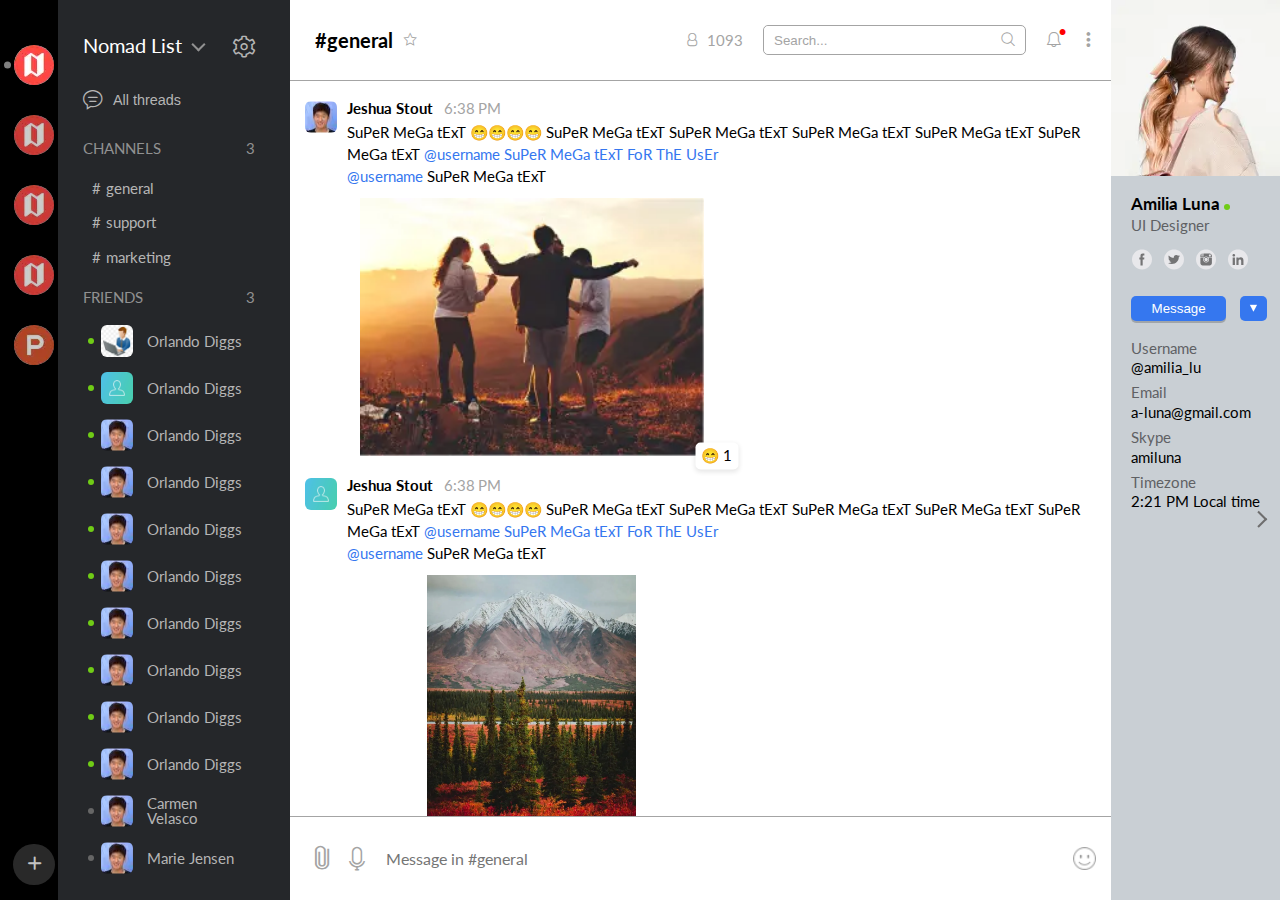
==== commit 476f9453: "Release!" ====
--- a/ChatDesktop/index.html
+++ b/ChatDesktop/index.html
@@ -129,14 +129,14 @@
                                 <li class="nav-list__elem friend">                                     <a href="#">                                         <div class="status-ball active"></div>-                                        <picture><source srcset="img/user1.webp" type="image/webp"><img class="friend__image" src="img/user1.jpg" alt="user"></picture>-                                        <span>Orlando Diggs</span>-                                    </a>-                                </li>-                                <li class="nav-list__elem friend">-                                    <a href="#">-                                        <div class="status-ball active"></div>-                                        <picture><source srcset="img/user1.webp" type="image/webp"><img class="friend__image" src="img/user1.jpg" alt="user"></picture>+                                        <picture><source srcset="img/user2.webp" type="image/webp"><img class="friend__image" src="img/user2.jpg" alt="user"></picture>+                                        <span>Orlando Diggs</span>+                                    </a>+                                </li>+                                <li class="nav-list__elem friend">+                                    <a href="#">+                                        <div class="status-ball active"></div>+                                        <picture><source srcset="img/user3.webp" type="image/webp"><img class="friend__image" src="img/user3.jpg" alt="user"></picture>                                         <span>Orlando Diggs</span>                                     </a>                                 </li>@@ -228,7 +228,7 @@
                 </span>                 <form class="searchbar">                     <input class="searchbar__input" type='text' placeholder='Search...' required>-                    <button class="searchbar__submit _icon-search" type='submit'></button>+                    <button aria-label="Search" class="searchbar__submit _icon-search" type='submit'></button>                 </form>                 <div class="chat-button _icon-notifications action-menu action-menu__reverse notifications active">                     <div class="action-menu__body notifications__body">@@ -287,13 +287,9 @@
                             </div>                         </div>                     </article>-                    <div class="time-separator">-                        <span></span>-                        <p>Monday, October 22nd</p>-                    </div>                     <article class="message">                         <div class="message__author-image">-                            <picture><source srcset="img/user1.webp" type="image/webp"><img src="img/user1.jpg" alt="user1"></picture>+                            <picture><source srcset="img/user3.webp" type="image/webp"><img src="img/user3.jpg" alt="user1"></picture>                         </div>                         <div class="message__body">                             <div class="message__header">@@ -302,25 +298,75 @@
                             </div>                             <div class="message__main">                                 <p class="message__text">-                                    SuPeR MeGa tExT-                                    SuPeR MeGa tExT+                                    SuPeR MeGa tExT &#x1F601;&#x1F601;&#x1F601;&#x1F601;+                                    SuPeR MeGa tExT+                                    SuPeR MeGa tExT+                                    SuPeR MeGa tExT+                                    SuPeR MeGa tExT+                                    SuPeR MeGa tExT+                                    <span class="message__text-for-the-user">@username SuPeR MeGa tExT FoR ThE+                                        UsEr</span>+                                    <br>+                                    <span class="message__text-for-the-user">@username</span>                                     SuPeR MeGa tExT                                 </p>                             </div>                             <div class="message__footer">                                 <div class="message__image">-                                    <picture><source srcset="img/chat-photo.webp" type="image/webp"><img src="img/chat-photo.jpg" alt="photo1"></picture>+                                    <picture><source srcset="img/chat-photo2.webp" type="image/webp"><img src="img/chat-photo2.jpg" alt="Alyaska"></picture>                                     <div class="message__add-smiles-block">                                         <span>&#x1F601;</span> <span>&#x1F609;</span>+                                        <span>&#x1F609;</span><span>&#x1F609;</span>                                     </div>                                     <div class="message__image-smiles">-                                        <span>&#x1F601; 3</span>-                                        <span>&#x1F609; 2</span>+                                        <span>&#x1F601; 1</span>                                     </div>                                 </div>                             </div>                         </div>                     </article>+                    <article class="message">+                        <div class="message__author-image">+                            <picture><source srcset="img/user2.webp" type="image/webp"><img src="img/user2.jpg" alt="user1"></picture>+                        </div>+                        <div class="message__body">+                            <div class="message__header">+                                <span class="message__author-name">Jeshua Stout</span>+                                <span class="message__date">6:38</span><span class="message__day-time">pm</span>+                            </div>+                            <div class="message__main">+                                <p class="message__text">+                                    SuPeR MeGa tExT &#x1F601;&#x1F601;&#x1F601;&#x1F601;+                                    SuPeR MeGa tExT+                                    SuPeR MeGa tExT+                                    SuPeR MeGa tExT+                                    SuPeR MeGa tExT+                                    SuPeR MeGa tExT+                                    <span class="message__text-for-the-user">@username SuPeR MeGa tExT FoR ThE+                                        UsEr</span>+                                    <br>+                                    <span class="message__text-for-the-user">@username</span>+                                    SuPeR MeGa tExT+                                </p>+                            </div>+                            <div class="message__footer">+                                <div class="message__image">+                                    <picture><source srcset="img/chat-photo4.webp" type="image/webp"><img src="img/chat-photo4.jpg" alt="photo1"></picture>+                                    <div class="message__add-smiles-block">+                                        <span>&#x1F601;</span> <span>&#x1F609;</span>+                                        <span>&#x1F609;</span><span>&#x1F609;</span>+                                    </div>+                                    <div class="message__image-smiles">+                                        <span>&#x1F601; 1</span>+                                    </div>+                                </div>+                            </div>+                        </div>+                    </article>+                    <div class="time-separator">+                        <span></span>+                        <p>Monday, October 22nd</p>+                    </div>                     <article class="message">                         <div class="message__author-image">                             <picture><source srcset="img/user1.webp" type="image/webp"><img src="img/user1.jpg" alt="user1"></picture>@@ -420,7 +466,7 @@
     </div> </section> -            <section class='sidepanel'>+            <section class='sidepanel scrollable'>                 <div class="sidepanel__body">                     <div class="profile">                         <div class="profile__image">@@ -449,8 +495,13 @@
                             </div>                             <div class="profile__actions">                                 <button class="send-message-btn" aria-label='message' type='button'>Message</button>-                                <div class="profile__multiple-actions">-                                    +                                <div class="profile__multiple-actions submenu-open-button">+                                    <ul class="">+                                        <li>someAction</li>+                                        <li>someAction</li>+                                        <li>someAction</li>+                                    </ul>+                                    <picture><source srcset="img/icons/arrowMore-actions.svg" type="image/webp"><img src="img/icons/arrowMore-actions.svg" alt="moreActions"></picture>                                 </div>                             </div>                             <div class="profile__info-block">@@ -485,6 +536,7 @@
                                     <span id="profile-time">2:21 PM Local time</span>                                 </p>                             </div>+                            <button id="profile-close" class="profile__close" aria-label='closeProfile' type='button'></button>                         </div>                     </div>                 </div>@@ -500,6 +552,6 @@
         </div>     </section> </body>-<script defer src="scripts/script.js"></script>+<script defer src="scripts/script.min.js"></script>  </html>--- a/ChatDesktop/css/style.min.css
+++ b/ChatDesktop/css/style.min.css
@@ -1 +1 @@
-@charset "UTF-8";*{padding:0;margin:0;border:0}*,:after,:before{-webkit-box-sizing:border-box;box-sizing:border-box}::active,::focus{outline:0}a:active,a:focus{outline:0}aside,footer,header,nav{display:block}body,html{height:100%;width:100%;font-size:100%;line-height:1;font-size:14px;-ms-text-size-adjust:100%;-moz-text-size-adjust:100%;-webkit-text-size-adjust:100%}html{-webkit-tap-highlight-color:transparent}button:focus-visible,input:focus-visible,textarea:focus-visible{outline:0}input::-ms-clear{display:none}button{cursor:pointer;background:0 0}button::-moz-focus-inner{padding:0;border:0}a,a:visited{text-decoration:none}a:hover{text-decoration:none}ul li{list-style:none}img{vertical-align:top}h1,h2,h3,h4,h5,h6{font-size:inherit;font-weight:400}.messenger{background:#fff;-webkit-box-flex:1;-ms-flex:1 1 auto;flex:1 1 auto;min-width:580px;color:#a4a4a4}.messenger__body{display:-webkit-box;display:-ms-flexbox;display:flex;height:100%;-webkit-box-orient:vertical;-webkit-box-direction:normal;-ms-flex-flow:column nowrap;flex-flow:column nowrap}.messenger__header{display:-webkit-box;display:-ms-flexbox;display:flex;-webkit-box-pack:justify;-ms-flex-pack:justify;justify-content:space-between}.messenger__main{border-bottom:1px solid #a4a4a4;border-top:1px solid #a4a4a4;-webkit-box-flex:1;-ms-flex:1 0 auto;flex:1 0 auto;-webkit-box-align:end;-ms-flex-align:end;align-items:flex-end;display:-webkit-box;display:-ms-flexbox;display:flex;-webkit-box-orient:vertical;-webkit-box-direction:normal;-ms-flex-flow:column nowrap;flex-flow:column nowrap}.messenger__block{padding:25px 15px 25px 25px}.messenger__header-block{display:-webkit-box;display:-ms-flexbox;display:flex;-webkit-box-orient:horizontal;-webkit-box-direction:normal;-ms-flex-flow:row nowrap;flex-flow:row nowrap;-webkit-box-align:center;-ms-flex-align:center;align-items:center}.messenger h1{font-family:Lato bold;font-size:20px;color:#000}.messenger h1:before{content:'#'}.people-counter{padding:0 20px 0 20px}.people-counter::before{color:#a4a4a4;padding:0 5px 0 0}.notifications{padding:0 20px 0 20px;font-size:15px}.notifications.active{position:relative}.notifications.active:after{position:absolute;font-size:12px;color:red;content:'●';top:0;left:67%;-webkit-transform:translate(-50%,-50%);-ms-transform:translate(-50%,-50%);transform:translate(-50%,-50%)}.notifications__element{display:block;padding:10px 10px 10px 10px;background:#ebebeb}.chat-settings .action-menu__body{left:0}.chat-settings__element{display:block;padding:10px 10px 10px 10px;background:#ebebeb}.chat-button{cursor:pointer}.chat-button:hover{color:#000}.favorites{color:#a4a4a4;padding:0 10px 0 10px}.favorites.active::before{color:#e7c300}.chat{width:100%;height:200px;-webkit-box-flex:1;-ms-flex:1 0 auto;flex:1 0 auto;margin:0 5px 0 0;scrollbar-width:thin;scrollbar-color:#0000002a transparent!important}.chat::-webkit-scrollbar-thumb{border:6px solid #0000002a!important}.chat__body{padding:20px 20px 20px 20px}.message{display:-webkit-box;display:-ms-flexbox;display:flex;color:#000}.message__body{padding:0 0 10px 10px}.message__author-image img{border-radius:6px}.message__header{padding:0 0 5px 0}.message__author-name{font-family:Lato bold}.message__date{padding:0 0 0 7px;color:#a4a4a4}.message__day-time{text-transform:uppercase;padding:0 0 0 3px;color:#a4a4a4}.message__text{line-height:1.5}.message__text-for-the-user{color:#3577ef}.message__image{position:relative;display:inline-block;padding:10px 0 10px 0}.message__image:hover .message__add-smiles-block{visibility:visible;opacity:1;pointer-events:all}.message__add-smiles-block{visibility:hidden;opacity:0;pointer-events:none;-webkit-transition:all .2s ease;-o-transition:all .2s ease;transition:all .2s ease;display:-webkit-box;display:-ms-flexbox;display:flex;z-index:15;position:absolute;background:#fff;border-radius:5px;-webkit-box-shadow:0 2px 5px rgba(0,0,0,.1);box-shadow:0 2px 5px rgba(0,0,0,.1);text-align:center;bottom:0;left:50%;-webkit-transform:translate(-50%,50%);-ms-transform:translate(-50%,50%);transform:translate(-50%,50%)}.message__add-smiles-block span{display:inline-block;cursor:pointer;padding:15px 15px 15px 15px}.message__add-smiles-block span:hover{background:#0000001c}.message__image-smiles{position:absolute;bottom:0;right:0;-webkit-transform:translate(50%,50%);-ms-transform:translate(50%,50%);transform:translate(50%,50%);z-index:3;background:#fff;border-radius:5px;padding:6px 6px 6px 6px;-webkit-box-shadow:0 2px 5px rgba(0,0,0,.1);box-shadow:0 2px 5px rgba(0,0,0,.1)}.time-separator{position:relative;color:#8d8d8d;padding:15px 0 15px 0}.time-separator p{position:absolute;top:50%;left:50%;-webkit-transform:translate(-50%,-50%);-ms-transform:translate(-50%,-50%);transform:translate(-50%,-50%);z-index:2;background:#fff;padding:0 15px 0 15px}.time-separator span{position:relative;display:block;z-index:0;width:100%;height:2px;background:#dad8d8}.action-block{display:-webkit-box;display:-ms-flexbox;display:flex;-webkit-box-align:center;-ms-flex-align:center;align-items:center}.action-block__files{font-size:calc(18px + (22 - 18) * ((100vw - 320px)/ (1000 - 320)));padding:0 10px 0 0}.action-block__labled-input{display:none}.action-block__micro{font-size:calc(18px + (22 - 18) * ((100vw - 320px)/ (1000 - 320)));padding:0 10px 0 10px;color:#a4a4a4}.action-block__message{-webkit-box-flex:1;-ms-flex:1 0 auto;flex:1 0 auto;font-size:calc(13px + (15 - 13) * ((100vw - 320px)/ (1000 - 320)));font-family:Lato;padding:7px 5px 7px 10px;overflow:hidden}.action-block__message:focus::-webkit-input-placeholder{opacity:0}.action-block__message:focus::-moz-placeholder{opacity:0}.action-block__message:focus:-ms-input-placeholder{opacity:0}.action-block__message:focus::-ms-input-placeholder{opacity:0}.action-block__message:focus::placeholder{opacity:0}.action-block__message::-webkit-input-placeholder{-webkit-transition:all .2s ease;transition:all .2s ease}.action-block__message::-moz-placeholder{-moz-transition:all .2s ease;transition:all .2s ease}.action-block__message:-ms-input-placeholder{-ms-transition:all .2s ease;transition:all .2s ease}.action-block__message::-ms-input-placeholder{-ms-transition:all .2s ease;transition:all .2s ease}.action-block__message::placeholder{-webkit-transition:all .2s ease;-o-transition:all .2s ease;transition:all .2s ease}.action-block__submit{-webkit-transition:all .2s ease;-o-transition:all .2s ease;transition:all .2s ease}.action-block__submit.unactive{overflow:hidden;visibility:hidden;opacity:0;pointer-events:none}.action-block__submit::before{font-size:calc(18px + (22 - 18) * ((100vw - 320px)/ (1000 - 320)));color:#a4a4a4}.action-block__emoji{background:url(../img/icons/emoji.png) no-repeat center/contain;display:block;width:calc(18px + (22 - 18) * ((100vw - 320px)/ (1000 - 320)));height:calc(18px + (22 - 18) * ((100vw - 320px)/ (1000 - 320)))}.action-block__emoji .action-grid__body{left:-65%}.action-block__emoji span:hover{text-decoration:none}.action-menu{position:relative}.action-menu:hover .action-menu__body{opacity:1;visibility:visible;pointer-events:all}.action-menu__body{opacity:0;visibility:hidden;pointer-events:none;position:absolute;bottom:100%;left:50%;-webkit-transform:translate(-50%,0);-ms-transform:translate(-50%,0);transform:translate(-50%,0);text-align:center;padding:0 0 20px 0;-webkit-transition:all .2s ease;-o-transition:all .2s ease;transition:all .2s ease}.action-menu__element{padding:10px 5px 10px 5px;background:#ebebeb}.action-menu__element *{cursor:pointer}.action-menu__element:hover{text-decoration:underline}.action-menu__reverse .action-menu__body{top:50%;padding:20px 0 0 0}.action-grid__wrapper{background:#ebebeb;display:grid;grid-template:'em em em' 1fr 'em em em' 1fr/1fr 1fr 1fr}.action-grid__body{left:0}.action-grid__element{padding:8px 8px 8px 8px}.action-grid__element:hover{background:#ffffff67}.searchbar{display:-webkit-box;display:-ms-flexbox;display:flex;background:#fff;height:30px;border:1px solid #a4a4a4;border-radius:5px}.searchbar *{height:100%}.searchbar__input{padding:0 0 0 10px;border-top-left-radius:5px;border-bottom-left-radius:5px;color:#a4a4a4;width:calc(100px + (190 - 100) * ((100vw - 320px)/ (1000 - 320)))}.searchbar__input::-webkit-input-placeholder{color:#a4a4a4}.searchbar__input::-moz-placeholder{color:#a4a4a4}.searchbar__input:-ms-input-placeholder{color:#a4a4a4}.searchbar__input::-ms-input-placeholder{color:#a4a4a4}.searchbar__input::placeholder{color:#a4a4a4}.searchbar__submit{display:-webkit-box;display:-ms-flexbox;display:flex;-webkit-box-align:center;-ms-flex-align:center;align-items:center;padding:0 10px 0 10px;-webkit-transition:all .3s ease;-o-transition:all .3s ease;transition:all .3s ease}.searchbar__submit:before{color:#a4a4a4}.searchbar__submit:hover:before{color:#000}@font-face{font-family:icons;font-display:swap;src:url(../fonts/icons.woff) format("woff"),url(../fonts/icons.woff2) format("woff2");font-weight:400;font-style:normal}@font-face{font-family:"Lato bold";font-display:swap;src:url(../fonts/Lato-Bold.woff) format("woff"),url(../fonts/Lato-Bold.woff2) format("woff2");font-weight:700;font-style:bold}@font-face{font-family:Lato;font-display:swap;src:url(../fonts/Lato-Regular.woff) format("woff"),url(../fonts/Lato-Regular.woff2) format("woff2");font-weight:400;font-style:normal}@font-face{font-family:icons;src:url(../fonts/icons.woff) format("woff"),url(../fonts/icons.woff2#icons) format("woff2");font-weight:400;font-style:normal;font-display:block}[class*=" _icon-"]:before,[class^="_icon-"]:before{font-family:icons!important;font-style:normal;font-weight:400;font-variant:normal;text-transform:none;line-height:1;-webkit-font-smoothing:antialiased;-moz-osx-font-smoothing:grayscale}[class*=" _icon-"]:before,[class^="_icon-"]:before{display:inline-block}._icon-threadsIcon:before{content:"\e900"}._icon-usersIcon:before{content:"\e901"}._icon-settings:before{content:"\e902"}._icon-search:before{content:"\e903"}._icon-micro:before{content:"\e904"}._icon-notifications:before{content:"\e905"}._icon-favorites:before{content:"\e906"}._icon-createChat:before{content:"\e907"}._icon-closeProfile:before{content:"\e908"}._icon-attachFile:before{content:"\e909"}._icon-submit:before{content:"\e90a"}._icon-chat-settings:before{content:"\e90b"}body{height:100%;color:#000;font-family:Lato;font-size:calc(12px + (14 - 12) * ((100vw - 320px)/ (1000 - 320)));overflow:hidden}body button{color:#fff}.main{width:100%;background:#fff}.main__body{-webkit-box-flex:1;-ms-flex:1 0 100%;flex:1 0 100%;height:100vh;display:-webkit-box;display:-ms-flexbox;display:flex;background:#fff}.navigation{background:#25272a;min-width:350px;width:350px;max-width:350px;color:#b5b5b5}.navigation button{color:#b5b5b5}.navigation a{color:#b5b5b5}.navigation__body{display:grid;grid-template:'el' 1fr/1fr 4fr;height:100%}.chats{display:-webkit-box;display:-ms-flexbox;display:flex;-webkit-box-orient:vertical;-webkit-box-direction:normal;-ms-flex-flow:column nowrap;flex-flow:column nowrap;-webkit-box-align:center;-ms-flex-align:center;align-items:center;-webkit-box-pack:justify;-ms-flex-pack:justify;justify-content:space-between;overflow-x:hidden;padding:15px 0 15px 0;background:#000}.chats__body{padding:15px 15px 15px 15px}.chats__chat-ref{padding:15px 0 15px 0;cursor:pointer}.chats__chat-ref:hover img{-webkit-box-shadow:0 0 20px #9b9b9b94;box-shadow:0 0 20px #9b9b9b94}.chats__chat-ref img{width:40px;height:40px;-webkit-filter:brightness(80%);filter:brightness(80%);border-radius:50%}.chats__chat-ref.active{position:relative}.chats__chat-ref.active::before{position:absolute;top:50%;-webkit-transform:translate(0,-50%);-ms-transform:translate(0,-50%);transform:translate(0,-50%);left:-18px;content:'';width:7px;height:7px;background:gray;border-radius:50%}.chats__chat-ref.active img{-webkit-filter:brightness(100%);filter:brightness(100%)}.chats__add-chat{min-height:41.5px;width:41.5px;height:41.5px;background:#292929;border-radius:50%;position:relative;-webkit-transition:all .2s ease;-o-transition:all .2s ease;transition:all .2s ease}.chats__add-chat:hover{background:#bb2323}.chats__add-chat:hover::before{color:#fff}.chats__add-chat:before{position:absolute;top:50%;left:50%;-webkit-transform:translate(-50%,-50%);-ms-transform:translate(-50%,-50%);transform:translate(-50%,-50%);color:#c2c2c2}.general-nav{-webkit-box-flex:1;-ms-flex:1 0 auto;flex:1 0 auto;background:#25272a;margin:0 10px 0 0}.general-nav__body{padding:35px 25px 10px 25px}.general-nav__block{padding:0 0 15px 0}.general-nav__block:last-child{padding-bottom:0}.general-nav__main-block{display:-webkit-box;display:-ms-flexbox;display:flex;-webkit-box-pack:justify;-ms-flex-pack:justify;justify-content:space-between;-webkit-box-align:start;-ms-flex-align:start;align-items:flex-start}.general-nav__title{text-transform:uppercase;display:-webkit-box;display:-ms-flexbox;display:flex;-webkit-box-pack:justify;-ms-flex-pack:justify;justify-content:space-between;margin:0 0 15px 0;color:#919191}.general-nav__settings::before{font-size:calc(18px + (22 - 18) * ((100vw - 320px)/ (1000 - 320)))}.chat-users{position:absolute;display:inline-block;top:150%;left:0;background:#919191;color:#000;max-width:100px;overflow:hidden;visibility:hidden;opacity:0;pointer-events:none;-webkit-transition:all .2s ease;-o-transition:all .2s ease;transition:all .2s ease}.chat-users.show{overflow:auto;visibility:visible;opacity:1;pointer-events:all}.chat-users__show-button{cursor:pointer;position:relative;font-size:20px;color:#fff}.chat-users__show-button.active:after{margin:3px 0 0 7px;-webkit-transform:rotate(-45deg);-ms-transform:rotate(-45deg);transform:rotate(-45deg)}.chat-users__show-button:after{content:'';display:inline-block;margin:0 0 0 10px;padding:4px 4px 4px 4px;border-top:2px solid #919191;border-right:2px solid #919191;-webkit-transform:rotate(135deg) translate(0,50%);-ms-transform:rotate(135deg) translate(0,50%);transform:rotate(135deg) translate(0,50%);-webkit-transition:all .2s ease;-o-transition:all .2s ease;transition:all .2s ease}.chat-users .chat-user{padding:10px 10px 10px 10px;-webkit-transition:all .2s ease;-o-transition:all .2s ease;transition:all .2s ease}.chat-users .chat-user:hover{background:#444;color:#fff}.threads-menu{display:-webkit-box;display:-ms-flexbox;display:flex;-webkit-box-pack:center;-ms-flex-pack:center;justify-content:center;-webkit-box-align:center;-ms-flex-align:center;align-items:center;font-size:calc(13px + (14 - 13) * ((100vw - 320px)/ (1000 - 320)));margin:15px 0 15px 0}.threads-menu:hover::before{color:#fff}.threads-menu::before{-webkit-transition:all .1s ease;-o-transition:all .1s ease;transition:all .1s ease;padding:0 10px 0 0;font-size:calc(18px + (20 - 18) * ((100vw - 320px)/ (1000 - 320)))}.nav-list__elem a{display:block;padding:10px 0 10px 5%;-webkit-transition:all .1s ease;-o-transition:all .1s ease;transition:all .1s ease}.nav-list__elem a:hover{color:#fff;background:#3f3f3f;border-radius:5px}.channels .channel a:before{content:'#';padding:0 5px 0 0}.friends .friend{margin:0 0 5px 0}.friends .friend:last-child{margin-bottom:0}.friends .friend a{display:-webkit-box;display:-ms-flexbox;display:flex;-webkit-box-align:center;-ms-flex-align:center;align-items:center;padding:5px;width:100%}.friends .friend span{padding:0 0 0 7px}.friends .friend__image{width:32px;height:32px;margin:0 7px 0 7px;border-radius:6px}.sidepanel{background:#c9cfd4}.sidepanel__body{display:-webkit-box;display:-ms-flexbox;display:flex;-webkit-box-pack:center;-ms-flex-pack:center;justify-content:center;-webkit-box-align:center;-ms-flex-align:center;align-items:center}.sidepanel__list{-webkit-box-orient:vertical;-webkit-box-direction:normal;-ms-flex-flow:column nowrap;flex-flow:column nowrap}.profile{color:#5f6164}.profile__body{padding:20px 20px 20px 20px}.profile__image{-o-object-fit:contain;object-fit:contain}.profile__name{display:block;padding:0 0 5px 0;color:#000;font-family:Lato bold;font-size:calc(14px + (16 - 14) * ((100vw - 320px)/ (1000 - 320)))}.profile__status{display:block}.profile__socials{padding:10px 0 10px 0}.profile__socials img{padding:0 3px 0 3px}.profile__actions{padding:10px 0 20px 0}.profile__info-block{padding:0 0 10px 0}.profile__info-block:last-child{padding-bottom:0}.profile__info-type{display:inline-block;padding:0 0 5px 0}.profile__info{color:#000}.send-message-btn{background:#3577ef;border-radius:5px;padding:5px 40px 5px 40px}.status-ball{display:inline-block;width:6px;height:6px;background:#666;border-radius:50%}.status-ball.active{background:#70cc16}.scrollable{overflow-y:scroll;scrollbar-width:thin;scrollbar-color:#ffffff3f transparent}.scrollable::-webkit-scrollbar{height:auto;width:7px}.scrollable::-webkit-scrollbar-track{background:0 0}.scrollable::-webkit-scrollbar-thumb{background-color:transparent;border-radius:3px;border:6px solid #ffffff3f}.modal-window{position:fixed;z-index:15;top:0;left:0;background:#00000046;width:100%;height:100%;overflow:hidden;opacity:0;pointer-events:none;-webkit-transition:all .5s ease;-o-transition:all .5s ease;transition:all .5s ease}.modal-window.active{overflow-y:auto;opacity:1;pointer-events:all}.modal-window__body{display:-webkit-box;display:-ms-flexbox;display:flex;height:100%;-webkit-box-pack:center;-ms-flex-pack:center;justify-content:center;-webkit-box-align:center;-ms-flex-align:center;align-items:center}.modal-window__content{background:#000;text-align:center;color:#fff}@media (min-width:426px) and (max-width:768px){html{-ms-overflow-style:none;scrollbar-width:none}html ::-webkit-scrollbar{width:0}}+@charset "UTF-8";*{padding:0;margin:0;border:0}*,:after,:before{-webkit-box-sizing:border-box;box-sizing:border-box}::active,::focus{outline:0}a:active,a:focus{outline:0}aside,footer,header,nav{display:block}body,html{height:100%;width:100%;font-size:100%;line-height:1;font-size:14px;-ms-text-size-adjust:100%;-moz-text-size-adjust:100%;-webkit-text-size-adjust:100%}html{-webkit-tap-highlight-color:transparent}button:focus-visible,input:focus-visible,textarea:focus-visible{outline:0}input::-ms-clear{display:none}button{cursor:pointer;background:0 0}button::-moz-focus-inner{padding:0;border:0}a,a:visited{text-decoration:none}a:hover{text-decoration:none}ul li{list-style:none}img{vertical-align:top}h1,h2,h3,h4,h5,h6{font-size:inherit;font-weight:400}.messenger{background:#fff;-webkit-box-flex:1;-ms-flex:1 1 70%;flex:1 1 70%;min-width:580px;color:#a4a4a4}.messenger__body{display:-webkit-box;display:-ms-flexbox;display:flex;height:100%;-webkit-box-orient:vertical;-webkit-box-direction:normal;-ms-flex-flow:column nowrap;flex-flow:column nowrap}.messenger__header{display:-webkit-box;display:-ms-flexbox;display:flex;-webkit-box-pack:justify;-ms-flex-pack:justify;justify-content:space-between}.messenger__main{border-bottom:1px solid #a4a4a4;border-top:1px solid #a4a4a4;-webkit-box-flex:1;-ms-flex:1 0 auto;flex:1 0 auto;-webkit-box-align:end;-ms-flex-align:end;align-items:flex-end;display:-webkit-box;display:-ms-flexbox;display:flex;-webkit-box-orient:vertical;-webkit-box-direction:normal;-ms-flex-flow:column nowrap;flex-flow:column nowrap}.messenger__block{padding:25px 15px 25px 25px}.messenger__header-block{display:-webkit-box;display:-ms-flexbox;display:flex;-webkit-box-orient:horizontal;-webkit-box-direction:normal;-ms-flex-flow:row nowrap;flex-flow:row nowrap;-webkit-box-align:center;-ms-flex-align:center;align-items:center}.messenger h1{font-family:Lato bold;font-size:20px;color:#000}.messenger h1:before{content:'#'}.people-counter{padding:0 20px 0 20px}.people-counter::before{color:#a4a4a4;padding:0 5px 0 0}.notifications{padding:0 20px 0 20px;font-size:15px}.notifications.active{position:relative}.notifications.active:after{position:absolute;font-size:12px;color:red;content:'●';top:0;left:67%;-webkit-transform:translate(-50%,-50%);-ms-transform:translate(-50%,-50%);transform:translate(-50%,-50%)}.notifications__element{display:block;padding:10px 10px 10px 10px;background:#ebebeb}.chat-settings .action-menu__body{left:-15%}.chat-settings__element{display:block;padding:10px 10px 10px 10px;background:#ebebeb}.chat-button{cursor:pointer}.chat-button:hover{color:#000}.favorites{color:#a4a4a4;padding:0 10px 0 10px}.favorites.active::before{color:#e7c300}.chat{width:100%;height:200px;-webkit-box-flex:1;-ms-flex:1 0 auto;flex:1 0 auto;margin:0 5px 0 0;scrollbar-width:thin;scrollbar-color:#0000002a transparent!important}.chat::-webkit-scrollbar-thumb{border:6px solid #0000002a!important}.chat__body{padding:20px 20px 20px 20px}.message{display:-webkit-box;display:-ms-flexbox;display:flex;color:#000}.message__body{padding:0 0 10px 10px}.message__author-image img{display:block;border-radius:6px;width:32px;height:32px}.message__header{padding:0 0 5px 0}.message__author-name{font-family:Lato bold}.message__date{padding:0 0 0 7px;color:#a4a4a4}.message__day-time{text-transform:uppercase;padding:0 0 0 3px;color:#a4a4a4}.message__text{line-height:1.5}.message__text-for-the-user{color:#3577ef}.message__footer{margin:10px 0 10px 0}.message__image{display:inline-block;position:relative;padding:0 50% 35% 0}.message__image img{position:absolute;top:0;left:0;width:100%;height:100%;-o-object-fit:contain;object-fit:contain}.message__image:hover .message__add-smiles-block{visibility:visible;opacity:1;pointer-events:all}.message__add-smiles-block{visibility:hidden;opacity:0;pointer-events:none;-webkit-transition:all .2s ease;-o-transition:all .2s ease;transition:all .2s ease;display:-webkit-box;display:-ms-flexbox;display:flex;z-index:15;position:absolute;background:#fff;border-radius:5px;-webkit-box-shadow:0 2px 5px rgba(0,0,0,.1);box-shadow:0 2px 5px rgba(0,0,0,.1);text-align:center;bottom:0;left:50%;-webkit-transform:translate(-50%,50%);-ms-transform:translate(-50%,50%);transform:translate(-50%,50%)}.message__add-smiles-block span{display:inline-block;cursor:pointer;padding:15px 15px 15px 15px}.message__add-smiles-block span:hover{background:#0000001c}.message__image-smiles{position:absolute;bottom:0;right:0;-webkit-transform:translate(50%,50%);-ms-transform:translate(50%,50%);transform:translate(50%,50%);z-index:3;background:#fff;border-radius:5px;padding:6px 6px 6px 6px;-webkit-box-shadow:0 2px 5px rgba(0,0,0,.1);box-shadow:0 2px 5px rgba(0,0,0,.1)}.time-separator{position:relative;color:#8d8d8d;padding:15px 0 15px 0}.time-separator p{position:absolute;top:50%;left:50%;-webkit-transform:translate(-50%,-50%);-ms-transform:translate(-50%,-50%);transform:translate(-50%,-50%);z-index:2;background:#fff;padding:0 15px 0 15px}.time-separator span{position:relative;display:block;z-index:0;width:100%;height:2px;background:#dad8d8}.action-block{display:-webkit-box;display:-ms-flexbox;display:flex;-webkit-box-align:center;-ms-flex-align:center;align-items:center}.action-block__files{font-size:calc(18px + (22 - 18) * ((100vw - 320px)/ (1000 - 320)));padding:0 10px 0 0}.action-block__labled-input{display:none}.action-block__micro{font-size:calc(18px + (22 - 18) * ((100vw - 320px)/ (1000 - 320)));padding:0 10px 0 10px;-webkit-transform:translate(0,7%);-ms-transform:translate(0,7%);transform:translate(0,7%);color:#a4a4a4}.action-block__message{-webkit-box-flex:1;-ms-flex:1 0 auto;flex:1 0 auto;font-size:calc(13px + (15 - 13) * ((100vw - 320px)/ (1000 - 320)));font-family:Lato;padding:7px 5px 7px 10px;overflow:hidden;resize:none}.action-block__message:focus::-webkit-input-placeholder{opacity:0}.action-block__message:focus::-moz-placeholder{opacity:0}.action-block__message:focus:-ms-input-placeholder{opacity:0}.action-block__message:focus::-ms-input-placeholder{opacity:0}.action-block__message:focus::placeholder{opacity:0}.action-block__message::-webkit-input-placeholder{-webkit-transition:all .2s ease;transition:all .2s ease}.action-block__message::-moz-placeholder{-moz-transition:all .2s ease;transition:all .2s ease}.action-block__message:-ms-input-placeholder{-ms-transition:all .2s ease;transition:all .2s ease}.action-block__message::-ms-input-placeholder{-ms-transition:all .2s ease;transition:all .2s ease}.action-block__message::placeholder{-webkit-transition:all .2s ease;-o-transition:all .2s ease;transition:all .2s ease}.action-block__submit{-webkit-transition:all .2s ease;-o-transition:all .2s ease;transition:all .2s ease}.action-block__submit.unactive{overflow:hidden;visibility:hidden;opacity:0;pointer-events:none}.action-block__submit::before{font-size:calc(18px + (22 - 18) * ((100vw - 320px)/ (1000 - 320)));color:#a4a4a4}.action-block__emoji{background:url(../img/icons/emoji.png) no-repeat center/contain;display:block;width:calc(18px + (22 - 18) * ((100vw - 320px)/ (1000 - 320)));height:calc(18px + (22 - 18) * ((100vw - 320px)/ (1000 - 320)))}.action-block__emoji .action-grid__body{left:-65%}.action-block__emoji span:hover{text-decoration:none}.action-menu{position:relative}.action-menu:hover .action-menu__body{opacity:1;visibility:visible;pointer-events:all}.action-menu__body{opacity:0;visibility:hidden;pointer-events:none;position:absolute;bottom:100%;left:50%;-webkit-transform:translate(-50%,0);-ms-transform:translate(-50%,0);transform:translate(-50%,0);text-align:center;padding:0 0 20px 0;-webkit-transition:all .2s ease;-o-transition:all .2s ease;transition:all .2s ease}.action-menu__element{padding:10px 5px 10px 5px;background:#ebebeb}.action-menu__element *{cursor:pointer}.action-menu__element:hover{text-decoration:underline}.action-menu__reverse .action-menu__body{top:50%;padding:20px 0 0 0}.action-grid__wrapper{background:#ebebeb;display:grid;grid-template:'em em em' 1fr 'em em em' 1fr/1fr 1fr 1fr}.action-grid__body{left:0}.action-grid__element{padding:8px 8px 8px 8px}.action-grid__element:hover{background:#ffffff67}.searchbar{display:-webkit-box;display:-ms-flexbox;display:flex;background:#fff;height:30px;border:1px solid #a4a4a4;border-radius:5px}.searchbar *{height:100%}.searchbar__input{padding:0 0 0 10px;border-top-left-radius:5px;border-bottom-left-radius:5px;color:#a4a4a4;width:calc(100px + (190 - 100) * ((100vw - 320px)/ (1000 - 320)))}.searchbar__input::-webkit-input-placeholder{color:#a4a4a4}.searchbar__input::-moz-placeholder{color:#a4a4a4}.searchbar__input:-ms-input-placeholder{color:#a4a4a4}.searchbar__input::-ms-input-placeholder{color:#a4a4a4}.searchbar__input::placeholder{color:#a4a4a4}.searchbar__submit{display:-webkit-box;display:-ms-flexbox;display:flex;-webkit-box-align:center;-ms-flex-align:center;align-items:center;padding:0 10px 0 10px;-webkit-transition:all .3s ease;-o-transition:all .3s ease;transition:all .3s ease}.searchbar__submit:before{color:#a4a4a4}.searchbar__submit:hover:before{color:#000}@font-face{font-family:icons;font-display:swap;src:url(../fonts/icons.woff) format("woff"),url(../fonts/icons.woff2) format("woff2");font-weight:400;font-style:normal}@font-face{font-family:"Lato bold";font-display:swap;src:url(../fonts/Lato-Bold.woff) format("woff"),url(../fonts/Lato-Bold.woff2) format("woff2");font-weight:700;font-style:bold}@font-face{font-family:Lato;font-display:swap;src:url(../fonts/Lato-Regular.woff) format("woff"),url(../fonts/Lato-Regular.woff2) format("woff2");font-weight:400;font-style:normal}@font-face{font-family:icons;src:url(../fonts/icons.woff) format("woff"),url(../fonts/icons.woff2#icons) format("woff2");font-weight:400;font-style:normal;font-display:block}[class*=" _icon-"]:before,[class^="_icon-"]:before{font-family:icons!important;font-style:normal;font-weight:400;font-variant:normal;text-transform:none;line-height:1;-webkit-font-smoothing:antialiased;-moz-osx-font-smoothing:grayscale}[class*=" _icon-"]:before,[class^="_icon-"]:before{display:inline-block}._icon-threadsIcon:before{content:"\e900"}._icon-usersIcon:before{content:"\e901"}._icon-settings:before{content:"\e902"}._icon-search:before{content:"\e903"}._icon-micro:before{content:"\e904"}._icon-notifications:before{content:"\e905"}._icon-favorites:before{content:"\e906"}._icon-createChat:before{content:"\e907"}._icon-closeProfile:before{content:"\e908"}._icon-attachFile:before{content:"\e909"}._icon-submit:before{content:"\e90a"}._icon-chat-settings:before{content:"\e90b"}body{height:100%;color:#000;font-family:Lato;font-size:calc(12px + (14 - 12) * ((100vw - 320px)/ (1000 - 320)));overflow:hidden}body button{color:#fff}.main{width:100%;overflow:hidden;background:#fff}.main__body{-webkit-box-flex:1;-ms-flex:1 0 100%;flex:1 0 100%;height:100vh;display:-webkit-box;display:-ms-flexbox;display:flex;background:#fff}.navigation{background:#25272a;min-width:290px;-webkit-box-flex:1;-ms-flex:1 1 20%;flex:1 1 20%;color:#b5b5b5}.navigation button{color:#b5b5b5}.navigation a{color:#b5b5b5}.navigation__body{display:grid;grid-template:'el' 1fr/1fr 4fr;height:100%}.chats{display:-webkit-box;display:-ms-flexbox;display:flex;-webkit-box-orient:vertical;-webkit-box-direction:normal;-ms-flex-flow:column nowrap;flex-flow:column nowrap;-webkit-box-align:center;-ms-flex-align:center;align-items:center;-webkit-box-pack:justify;-ms-flex-pack:justify;justify-content:space-between;overflow-x:hidden;margin:0 -10px 0 0;padding:15px 0 15px 0;background:#000}.chats__body{padding:15px 15px 15px 15px}.chats__chat-ref{padding:15px 0 15px 0;cursor:pointer}.chats__chat-ref:hover img{-webkit-box-shadow:0 0 20px #9b9b9b94;box-shadow:0 0 20px #9b9b9b94}.chats__chat-ref img{width:40px;height:40px;-webkit-filter:brightness(80%);filter:brightness(80%);border-radius:50%}.chats__chat-ref.active{position:relative}.chats__chat-ref.active::before{position:absolute;top:50%;-webkit-transform:translate(0,-50%);-ms-transform:translate(0,-50%);transform:translate(0,-50%);left:-10px;content:'';width:7px;height:7px;background:gray;border-radius:50%}.chats__chat-ref.active img{-webkit-filter:brightness(100%);filter:brightness(100%)}.chats__add-chat{min-height:41.5px;width:41.5px;height:41.5px;background:#292929;border-radius:50%;position:relative;-webkit-transition:all .2s ease;-o-transition:all .2s ease;transition:all .2s ease}.chats__add-chat:hover{background:#bb2323}.chats__add-chat:hover::before{color:#fff}.chats__add-chat:before{position:absolute;top:50%;left:50%;-webkit-transform:translate(-50%,-50%);-ms-transform:translate(-50%,-50%);transform:translate(-50%,-50%);color:#c2c2c2}.general-nav{-webkit-box-flex:1;-ms-flex:1 0 auto;flex:1 0 auto;background:#25272a;margin:0 10px 0 0}.general-nav__body{padding:35px 25px 10px 25px}.general-nav__block{padding:0 0 15px 0}.general-nav__block:last-child{padding-bottom:0}.general-nav__main-block{display:-webkit-box;display:-ms-flexbox;display:flex;-webkit-box-pack:justify;-ms-flex-pack:justify;justify-content:space-between;-webkit-box-align:start;-ms-flex-align:start;align-items:flex-start}.general-nav__title{text-transform:uppercase;display:-webkit-box;display:-ms-flexbox;display:flex;-webkit-box-pack:justify;-ms-flex-pack:justify;justify-content:space-between;margin:0 0 15px 0;color:#919191}.general-nav__settings::before{font-size:calc(18px + (22 - 18) * ((100vw - 320px)/ (1000 - 320)))}.chat-users{position:absolute;display:inline-block;top:150%;left:0;background:#919191;color:#000;max-width:100px;overflow:hidden;visibility:hidden;opacity:0;pointer-events:none;-webkit-transition:all .2s ease;-o-transition:all .2s ease;transition:all .2s ease}.chat-users.show{overflow:auto;visibility:visible;opacity:1;pointer-events:all}.chat-users__show-button{cursor:pointer;position:relative;font-size:20px;color:#fff}.chat-users__show-button.active:after{margin:3px 0 0 7px;-webkit-transform:rotate(-45deg);-ms-transform:rotate(-45deg);transform:rotate(-45deg)}.chat-users__show-button:after{content:'';display:inline-block;margin:0 0 0 10px;padding:4px 4px 4px 4px;border-top:2px solid #919191;border-right:2px solid #919191;-webkit-transform:rotate(135deg) translate(0,50%);-ms-transform:rotate(135deg) translate(0,50%);transform:rotate(135deg) translate(0,50%);-webkit-transition:all .2s ease;-o-transition:all .2s ease;transition:all .2s ease}.chat-users .chat-user{padding:10px 10px 10px 10px;-webkit-transition:all .2s ease;-o-transition:all .2s ease;transition:all .2s ease}.chat-users .chat-user:hover{background:#444;color:#fff}.threads-menu{display:-webkit-box;display:-ms-flexbox;display:flex;-webkit-box-pack:center;-ms-flex-pack:center;justify-content:center;-webkit-box-align:center;-ms-flex-align:center;align-items:center;font-size:calc(13px + (14 - 13) * ((100vw - 320px)/ (1000 - 320)));margin:15px 0 15px 0}.threads-menu:hover::before{color:#fff}.threads-menu::before{-webkit-transition:all .1s ease;-o-transition:all .1s ease;transition:all .1s ease;padding:0 10px 0 0;font-size:calc(18px + (20 - 18) * ((100vw - 320px)/ (1000 - 320)))}.nav-list__elem a{display:block;padding:10px 0 10px 5%;-webkit-transition:all .1s ease;-o-transition:all .1s ease;transition:all .1s ease}.nav-list__elem a:hover{color:#fff;background:#3f3f3f;border-radius:5px}.channels .channel a:before{content:'#';padding:0 5px 0 0}.friends .friend{margin:0 0 5px 0}.friends .friend:last-child{margin-bottom:0}.friends .friend a{display:-webkit-box;display:-ms-flexbox;display:flex;-webkit-box-align:center;-ms-flex-align:center;align-items:center;padding:5px;width:100%}.friends .friend span{padding:0 0 0 7px}.friends .friend__image{width:32px;height:32px;margin:0 7px 0 7px;border-radius:6px}.sidepanel{background:#c9cfd4;-webkit-box-flex:1;-ms-flex:1 1 15%;flex:1 1 15%;overflow:auto;margin:0 -7px 0 0}.sidepanel__body{display:-webkit-box;display:-ms-flexbox;display:flex;-webkit-box-pack:center;-ms-flex-pack:center;justify-content:center;-webkit-box-align:center;-ms-flex-align:center;align-items:center}.sidepanel__list{-webkit-box-orient:vertical;-webkit-box-direction:normal;-ms-flex-flow:column nowrap;flex-flow:column nowrap}.profile{width:100%;color:#5f6164}.profile__body{position:relative;padding:20px 20px 20px 20px}.profile__image{width:100%}.profile__image img{width:100%;height:100%;-o-object-fit:contain;object-fit:contain}.profile__name{display:block;padding:0 0 5px 0;color:#000;font-family:Lato bold;font-size:calc(14px + (16 - 14) * ((100vw - 320px)/ (1000 - 320)))}.profile__status{display:block}.profile__socials{display:-webkit-box;display:-ms-flexbox;display:flex;-webkit-box-orient:horizontal;-webkit-box-direction:normal;-ms-flex-flow:row wrap;flex-flow:row wrap;margin:0 -5px 0 -5px;padding:10px 0 10px 0}.profile__socials img{padding:5px 5px 5px 5px}.profile__actions{display:-webkit-box;display:-ms-flexbox;display:flex;-webkit-box-orient:horizontal;-webkit-box-direction:normal;-ms-flex-flow:row wrap;flex-flow:row wrap;-webkit-box-pack:justify;-ms-flex-pack:justify;justify-content:space-between;padding:10px 0 20px 0}.profile__multiple-actions{position:relative;cursor:pointer;background:#3577ef;border-radius:5px;padding:5px 5px 5px 5px;width:20%;min-width:27px}.profile__multiple-actions.active ul{visibility:visible;opacity:1;pointer-events:all}.profile__multiple-actions.active img{-webkit-transform:translate(-50%,-50%) rotate(180deg);-ms-transform:translate(-50%,-50%) rotate(180deg);transform:translate(-50%,-50%) rotate(180deg)}.profile__multiple-actions img{position:relative;top:50%;left:50%;-webkit-transform:translate(-50%,-50%);-ms-transform:translate(-50%,-50%);transform:translate(-50%,-50%);width:50%;height:50%;-webkit-transition:all .2s ease;-o-transition:all .2s ease;transition:all .2s ease}.profile__multiple-actions img::-moz-selection{color:none;background:0 0}.profile__multiple-actions img::selection{color:none;background:0 0}.profile__multiple-actions ul{position:absolute;top:150%;right:0;visibility:hidden;opacity:0;pointer-events:none;-webkit-transition:all .2s ease;-o-transition:all .2s ease;transition:all .2s ease}.profile__multiple-actions ul li{background:#6e6e6e;color:#fff;padding:5px 5px 5px 5px}.profile__info-block{padding:0 0 10px 0}.profile__info-block:last-child{padding-bottom:0}.profile__info-type{display:inline-block;padding:0 0 5px 0}.profile__info{color:#000}.profile__close{position:absolute;bottom:5%;right:10%;display:inline-block;padding:5px 5px 5px 5px;width:10px;height:10px;border-top:2px solid #6e6e6e;border-right:2px solid #6e6e6e;-webkit-transform:rotate(45deg) translateY(50%);-ms-transform:rotate(45deg) translateY(50%);transform:rotate(45deg) translateY(50%)}.profile__close:hover{border-top:3px solid #575454;border-right:3px solid #575454}.send-message-btn{background:#3577ef;border-radius:5px;padding:5px 5px 5px 5px;margin:0 5px 0 0;width:70%;-webkit-transition:all .2s ease;-o-transition:all .2s ease;transition:all .2s ease;-webkit-box-shadow:0 2px 0 rgba(0,0,0,.2);box-shadow:0 2px 0 rgba(0,0,0,.2)}.send-message-btn:active{-webkit-transform:translate(0,2px);-ms-transform:translate(0,2px);transform:translate(0,2px)}.status-ball{display:inline-block;width:6px;height:6px;background:#666;border-radius:50%}.status-ball.active{background:#70cc16}.scrollable{overflow-y:scroll;scrollbar-width:thin;scrollbar-color:#ffffff3f transparent}.scrollable::-webkit-scrollbar{height:auto;width:7px}.scrollable::-webkit-scrollbar-track{background:0 0}.scrollable::-webkit-scrollbar-thumb{background-color:transparent;border-radius:3px;border:6px solid #ffffff3f}.modal-window{position:fixed;z-index:15;top:0;left:0;background:#00000046;width:100%;height:100%;overflow:hidden;opacity:0;pointer-events:none;-webkit-transition:all .5s ease;-o-transition:all .5s ease;transition:all .5s ease}.modal-window.active{overflow-y:auto;opacity:1;pointer-events:all}.modal-window__body{display:-webkit-box;display:-ms-flexbox;display:flex;height:100%;-webkit-box-pack:center;-ms-flex-pack:center;justify-content:center;-webkit-box-align:center;-ms-flex-align:center;align-items:center}.modal-window__content{background:#000;text-align:center;color:#fff}@media (max-width:1160px){.profile__multiple-actions{margin:5px 0 5px 0}.send-message-btn{width:100%}}@media (min-width:426px) and (max-width:768px){html{-ms-overflow-style:none;scrollbar-width:none}html ::-webkit-scrollbar{width:0}}